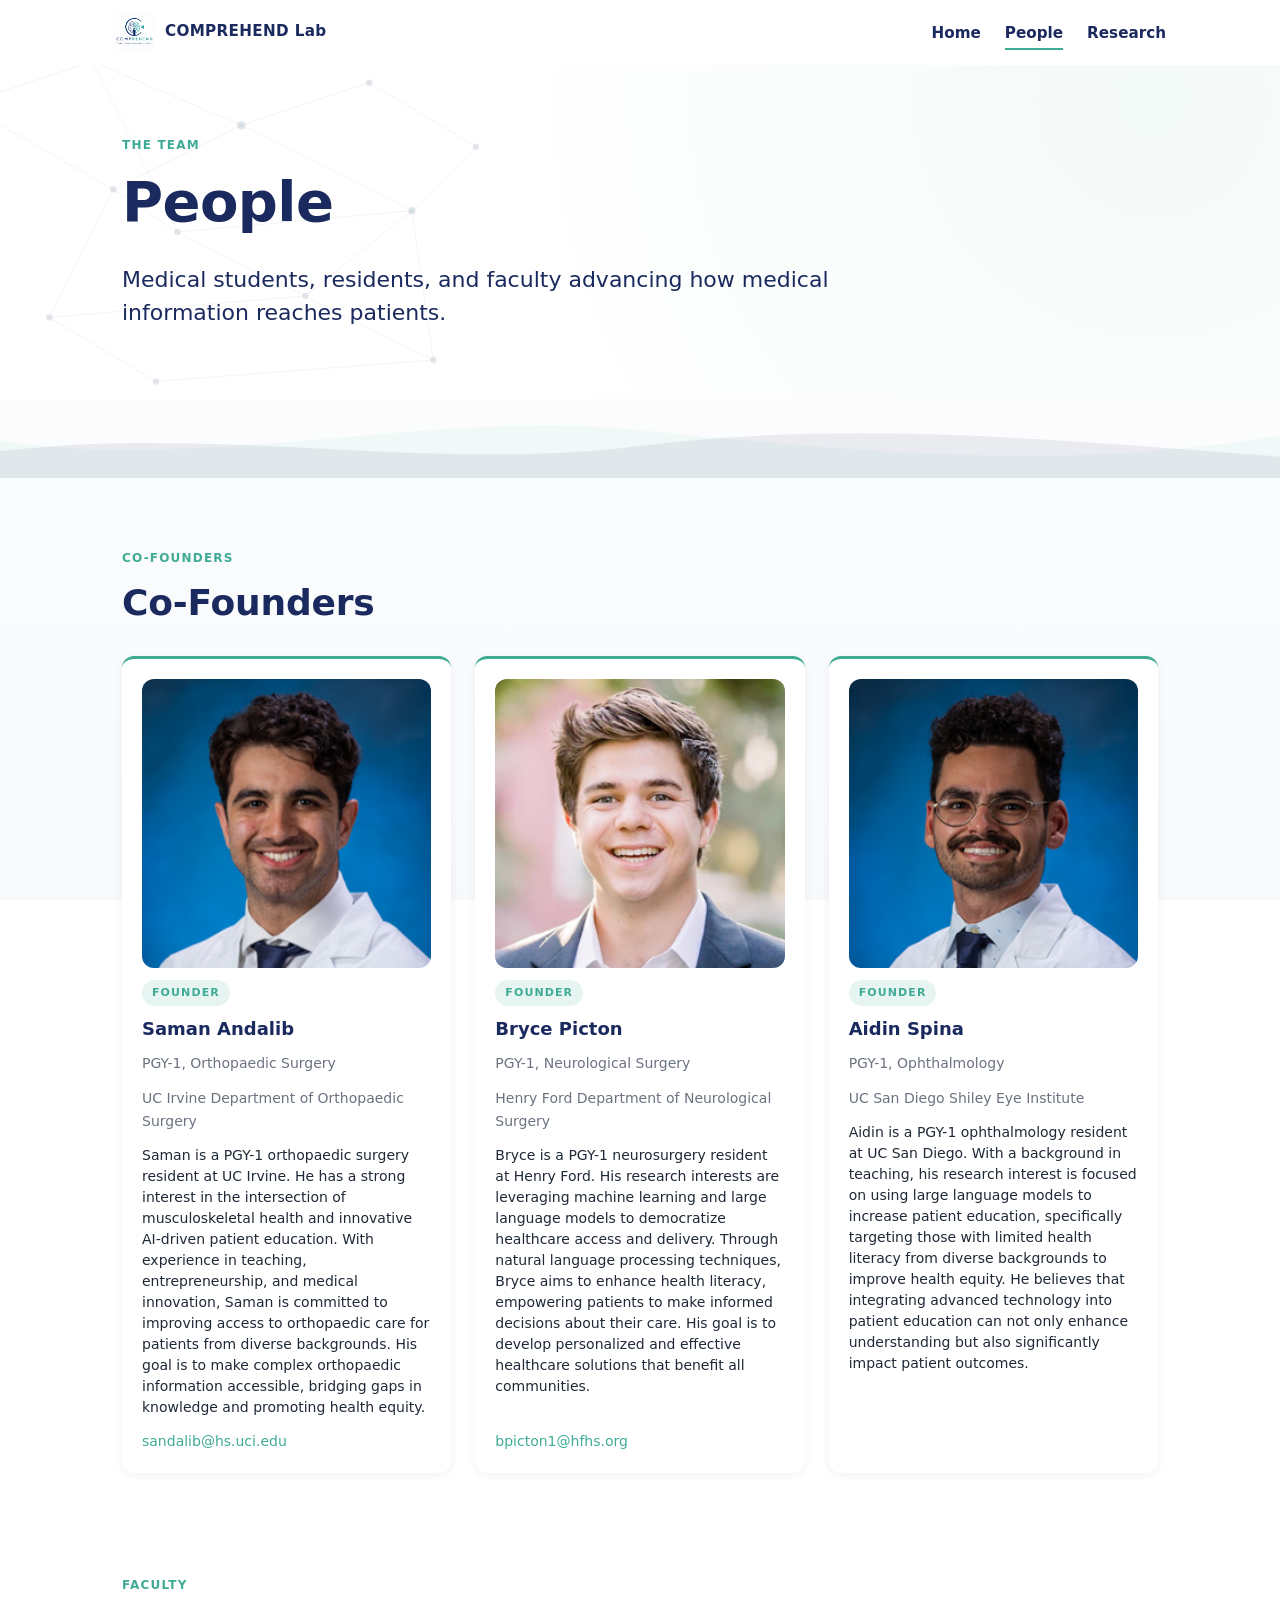
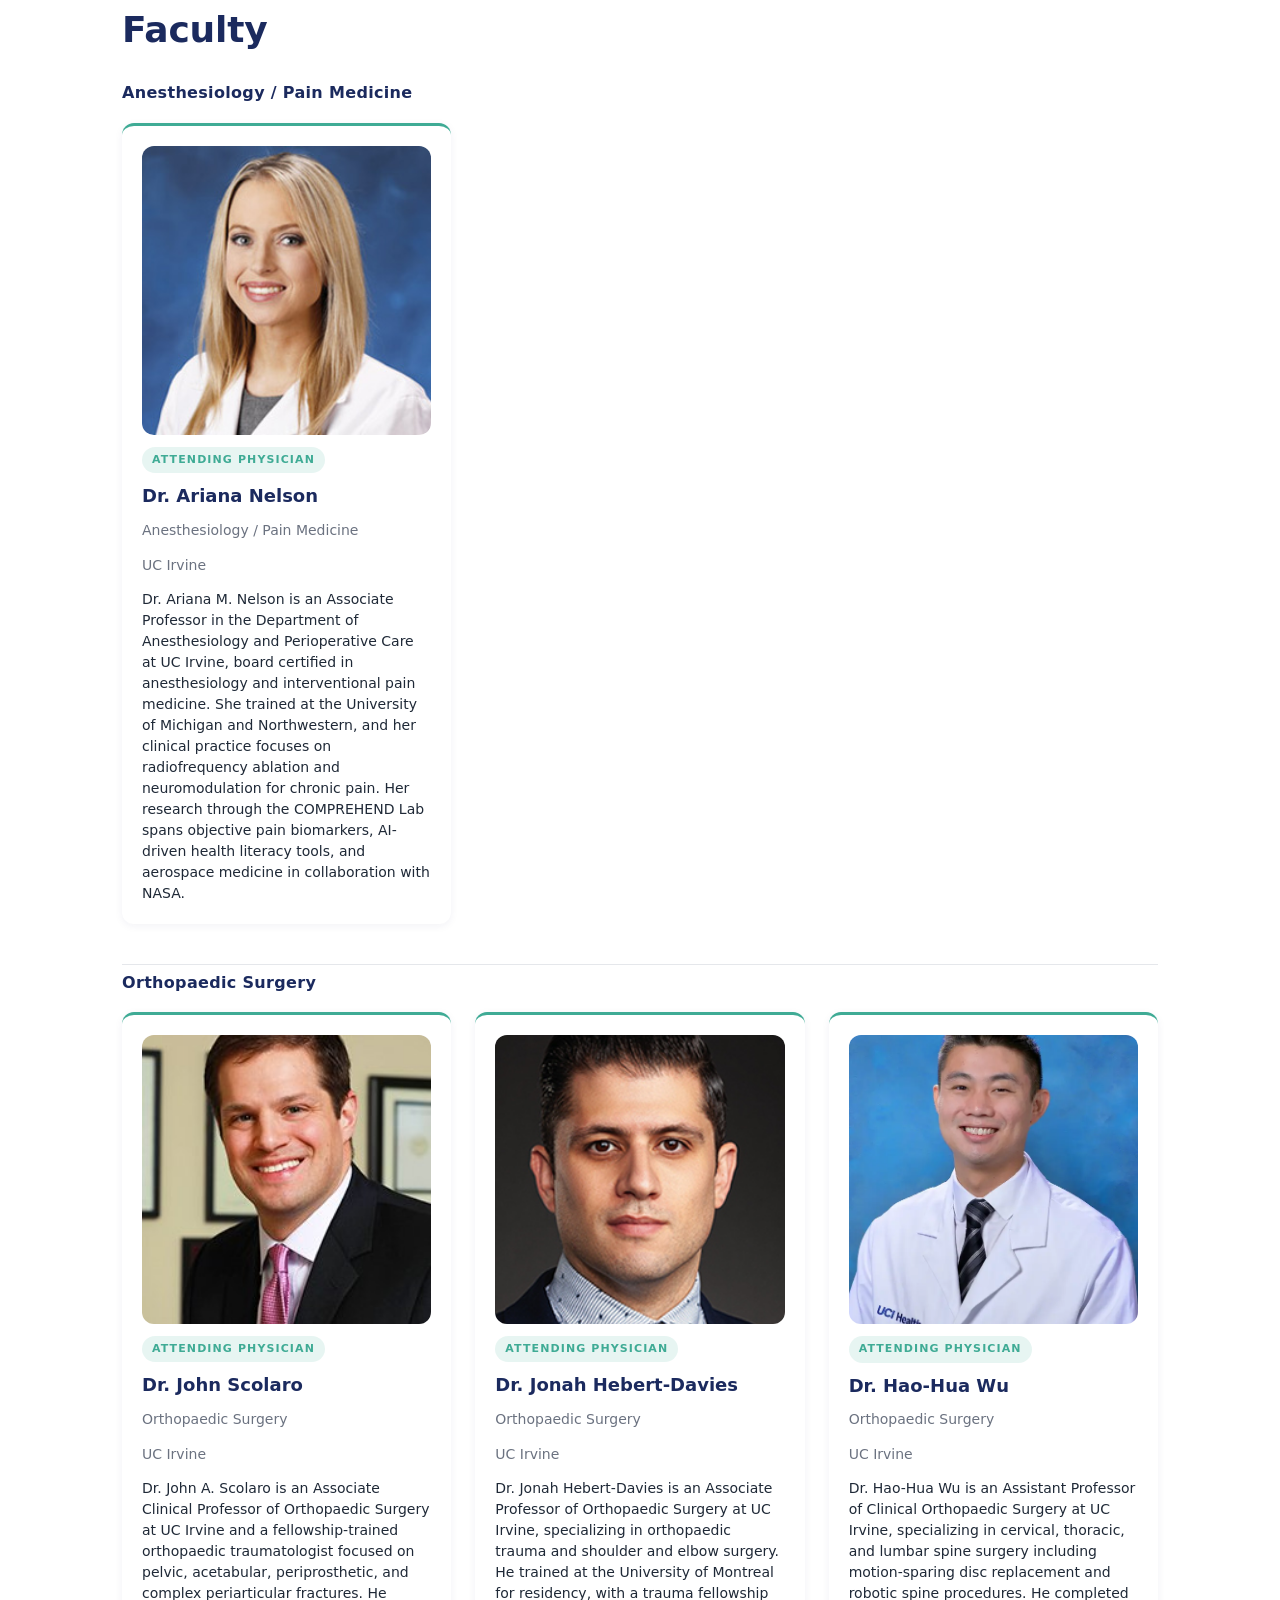
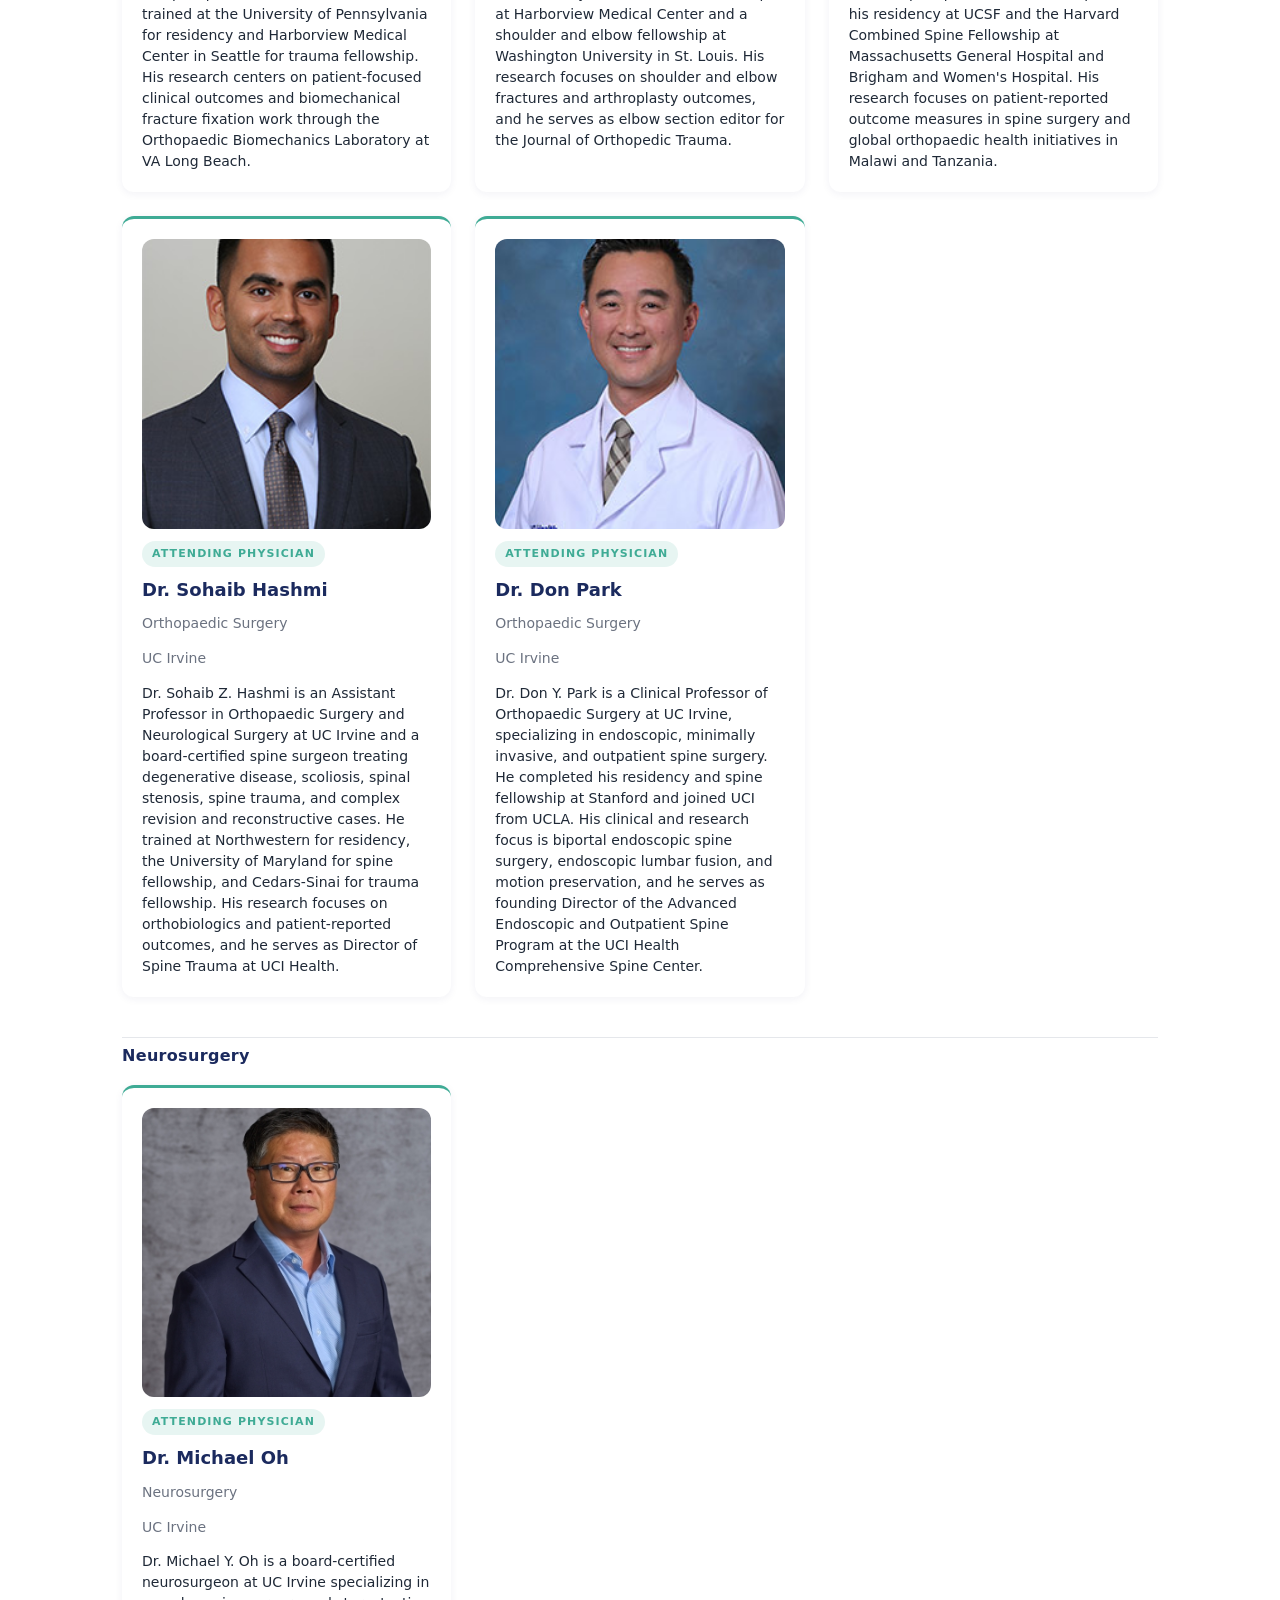
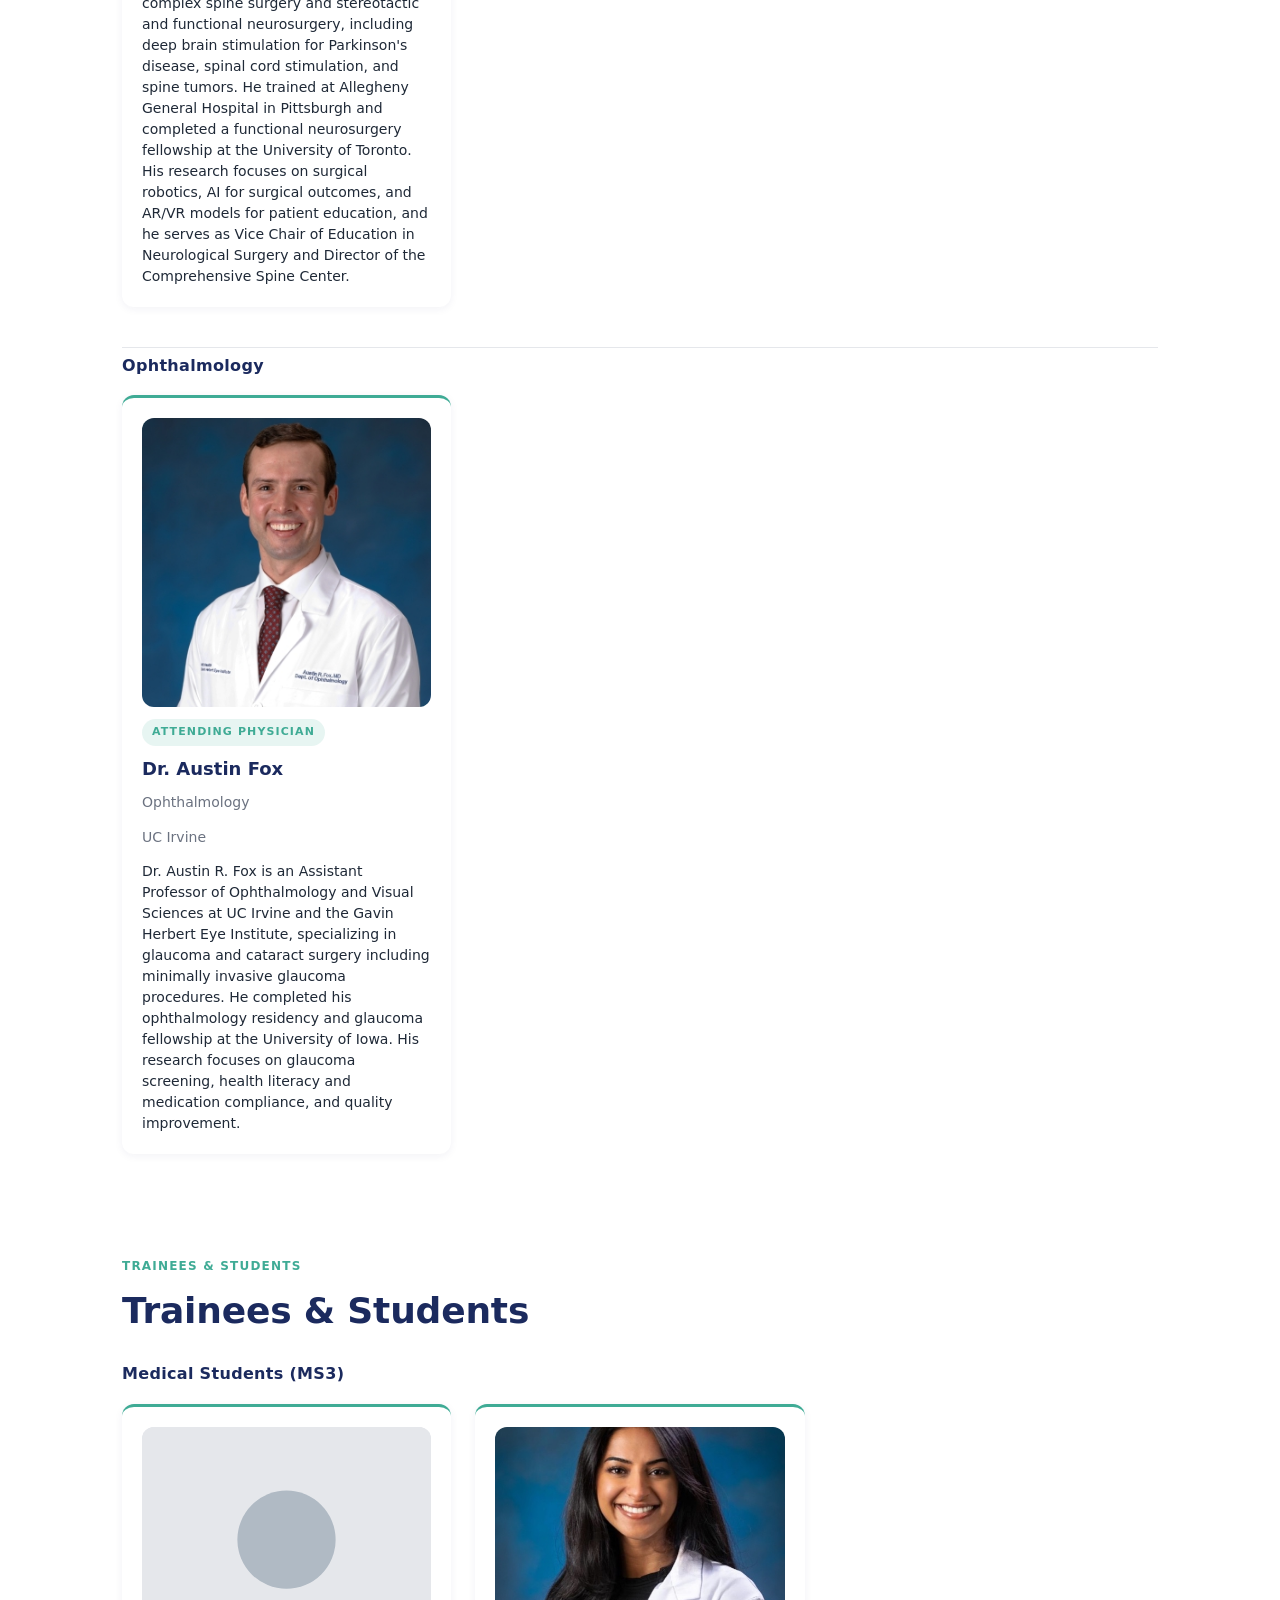
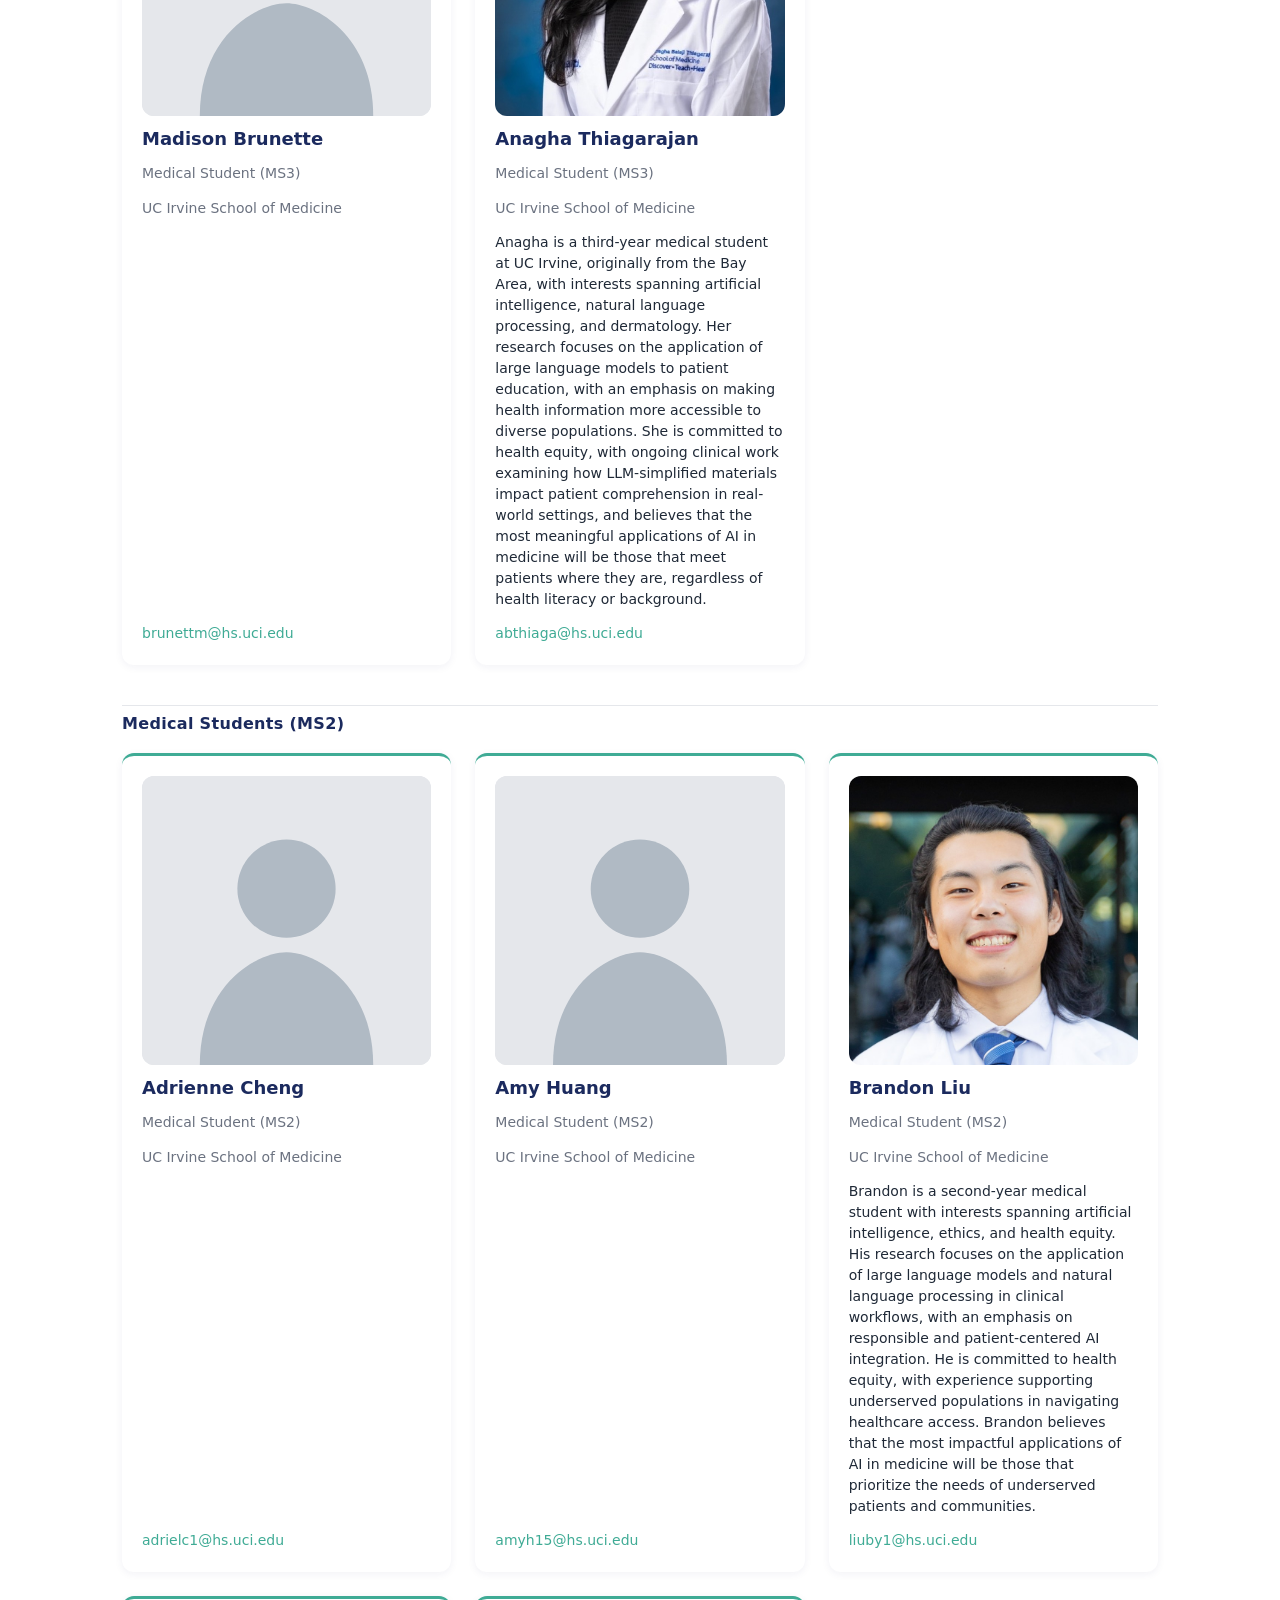
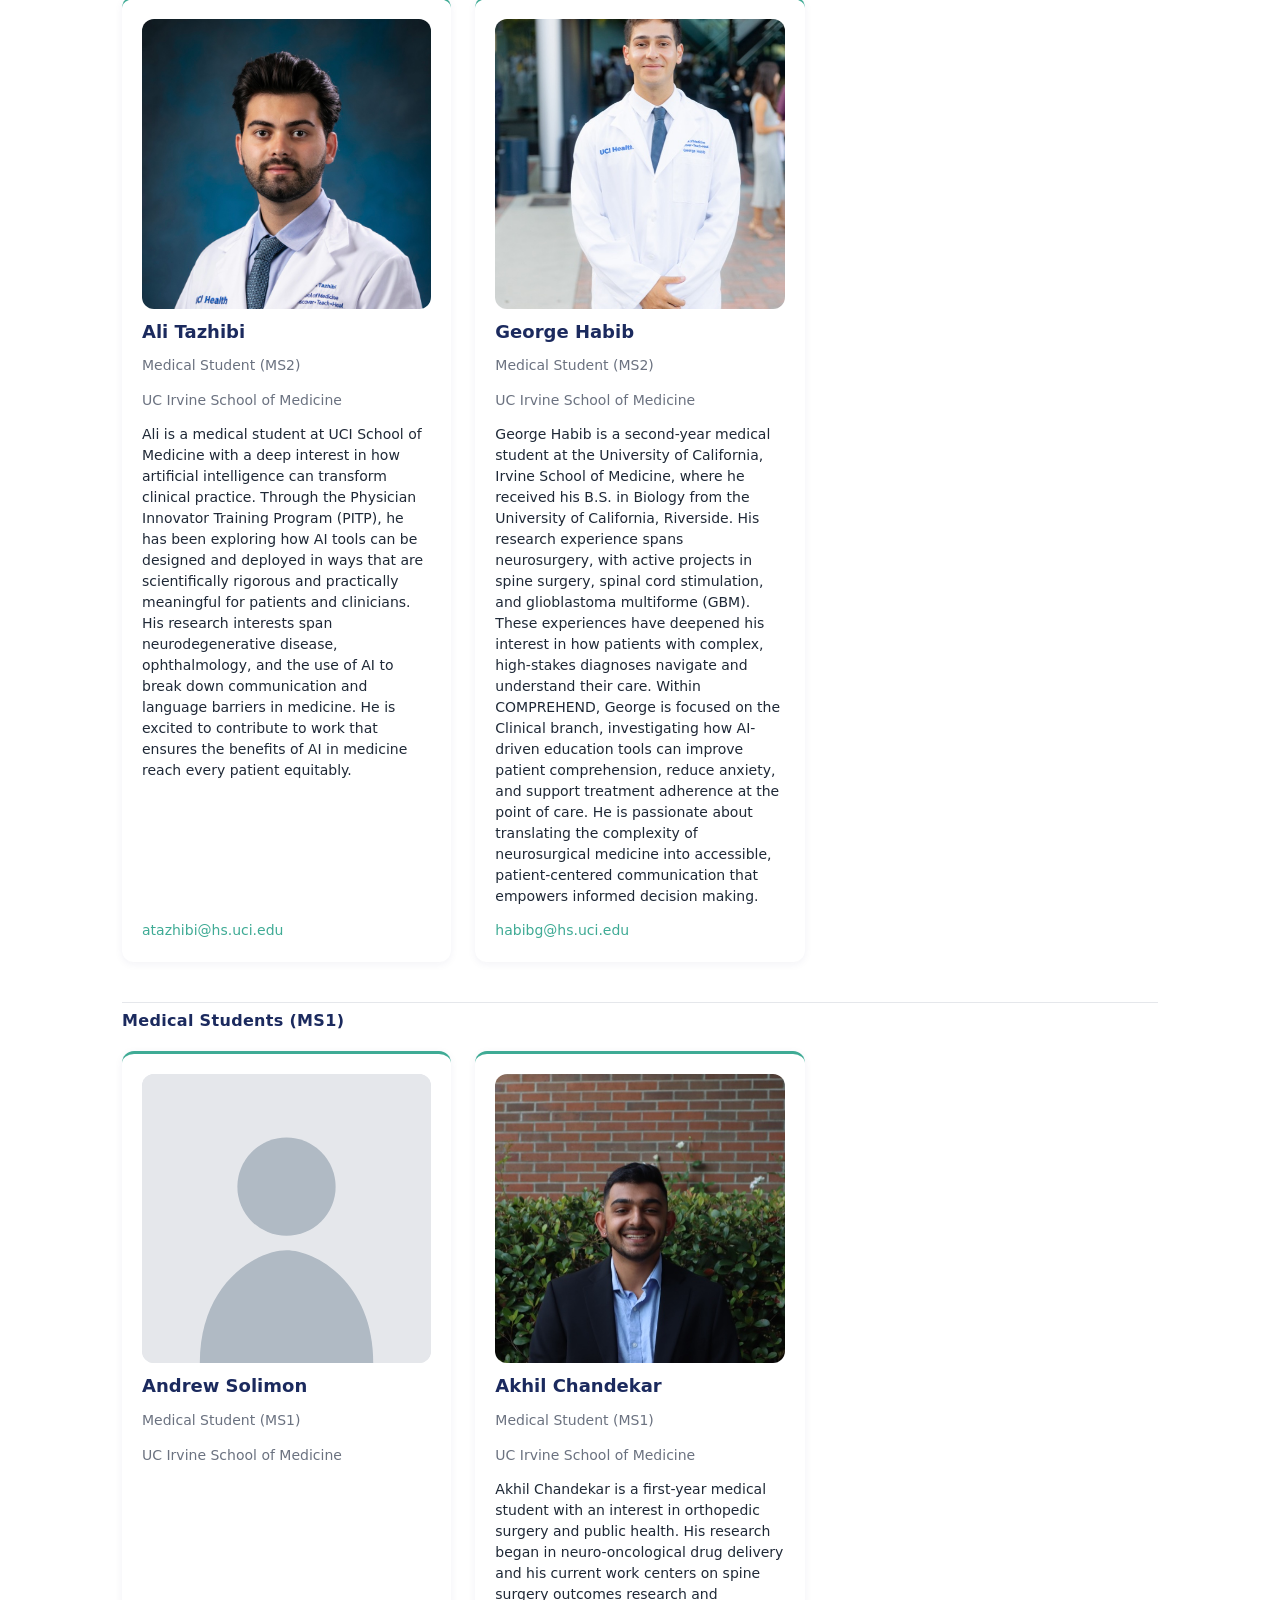
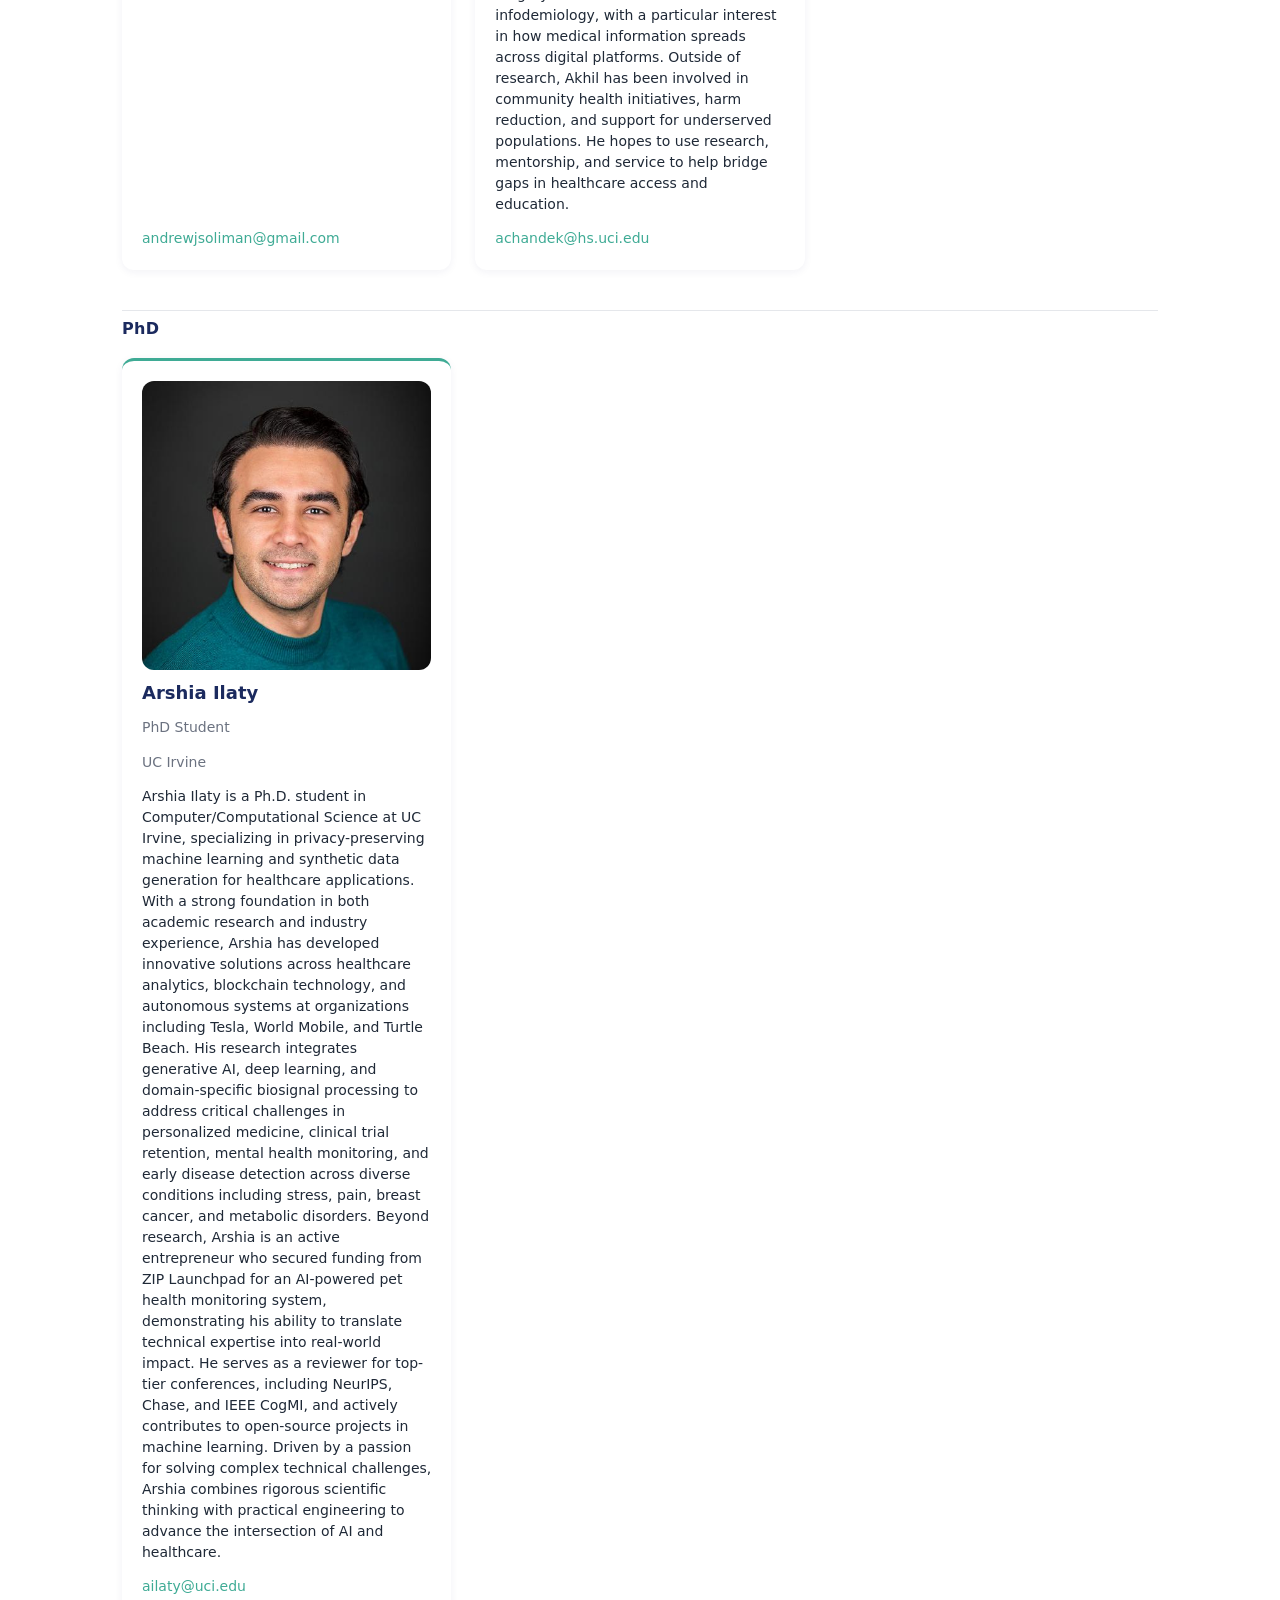
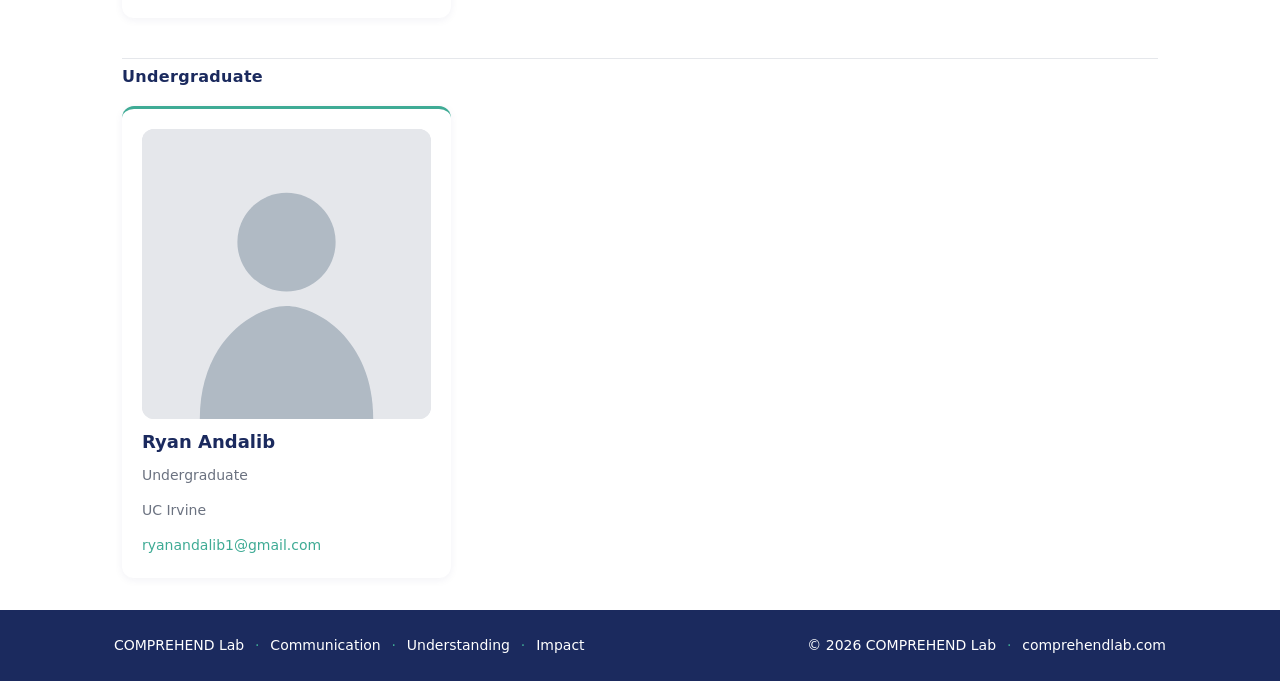
==== people.html @ 3a4b925a "Add bios and real headshots for Anagha and George Anagha Thiagarajan (MS3) and George Habib (MS2) no" ====
<!DOCTYPE html>
<html lang="en">
<head>
  <meta charset="UTF-8">
  <meta name="viewport" content="width=device-width, initial-scale=1">
  <title>People — COMPREHEND Lab</title>
  <meta name="description" content="The medical students, residents, and faculty advancing COMPREHEND Lab's work on patient-facing medical information.">
  <link rel="canonical" href="https://comprehendlab.com/people.html">
  <meta property="og:title" content="People — COMPREHEND Lab">
  <meta property="og:description" content="The medical students, residents, and faculty advancing how medical information reaches patients.">
  <meta property="og:image" content="https://comprehendlab.com/assets/banner.png">
  <meta property="og:url" content="https://comprehendlab.com/people.html">
  <meta property="og:type" content="website">
  <link rel="icon" type="image/png" href="assets/logo.png">
  <link rel="stylesheet" href="css/styles.css">
</head>
<body>
  <header class="site-nav" role="banner">
    <div class="nav-inner">
      <a class="brand-link" href="index.html" aria-label="COMPREHEND Lab home">
        <img src="assets/logo.png" alt="COMPREHEND Lab">
        <span class="brand-text">COMPREHEND Lab</span>
      </a>
      <button class="nav-toggle" type="button" aria-label="Open menu" aria-controls="primary-nav" aria-expanded="false">
        <svg width="24" height="24" viewBox="0 0 24 24" fill="none" aria-hidden="true">
          <path d="M4 7h16M4 12h16M4 17h16" stroke="currentColor" stroke-width="2" stroke-linecap="round"/>
        </svg>
      </button>
      <nav aria-label="Primary">
        <ul class="nav-links" id="primary-nav">
          <li><a href="index.html">Home</a></li>
          <li><a href="people.html" aria-current="page">People</a></li>
          <li><a href="research.html">Research</a></li>
        </ul>
      </nav>
    </div>
  </header>

  <main>
    <!-- ============================================================
         PAGE HEADER
         ============================================================ -->
    <section class="page-header" aria-labelledby="people-heading">
      <div class="container">
        <span class="eyebrow">The Team</span>
        <h1 id="people-heading">People</h1>
        <p class="lead">Medical students, residents, and faculty advancing how medical information reaches patients.</p>
      </div>
    </section>
    <div class="wave-divider" aria-hidden="true"></div>

    <!-- ============================================================
         CO-FOUNDERS
         ============================================================ -->
    <section class="people-group" aria-labelledby="cofounders-heading">
      <div class="container">
        <div class="group-head">
          <span class="eyebrow">Co-Founders</span>
          <h2 id="cofounders-heading">Co-Founders</h2>
        </div>
        <div class="people-grid">

          <article class="person">
            <img class="headshot" src="assets/people/saman-andalib.jpg" alt="Headshot of Saman Andalib">
            <span class="pill">Founder</span>
            <h3>Saman Andalib</h3>
            <p class="role">PGY-1, Orthopaedic Surgery</p>
            <p class="affiliation">UC Irvine Department of Orthopaedic Surgery</p>
            <p class="bio">Saman is a PGY-1 orthopaedic surgery resident at UC Irvine. He has a strong interest in the intersection of musculoskeletal health and innovative AI-driven patient education. With experience in teaching, entrepreneurship, and medical innovation, Saman is committed to improving access to orthopaedic care for patients from diverse backgrounds. His goal is to make complex orthopaedic information accessible, bridging gaps in knowledge and promoting health equity.</p>
            <a class="email" href="mailto:sandalib@hs.uci.edu">sandalib@hs.uci.edu</a>
          </article>

          <article class="person">
            <img class="headshot" src="assets/people/bryce-picton.jpg" alt="Headshot of Bryce Picton">
            <span class="pill">Founder</span>
            <h3>Bryce Picton</h3>
            <p class="role">PGY-1, Neurological Surgery</p>
            <p class="affiliation">Henry Ford Department of Neurological Surgery</p>
            <p class="bio">Bryce is a PGY-1 neurosurgery resident at Henry Ford. His research interests are leveraging machine learning and large language models to democratize healthcare access and delivery. Through natural language processing techniques, Bryce aims to enhance health literacy, empowering patients to make informed decisions about their care. His goal is to develop personalized and effective healthcare solutions that benefit all communities.</p>
            <a class="email" href="mailto:bpicton1@hfhs.org">bpicton1@hfhs.org</a>
          </article>

          <article class="person">
            <img class="headshot" src="assets/people/aidin-spina.jpg" alt="Headshot of Aidin Spina">
            <span class="pill">Founder</span>
            <h3>Aidin Spina</h3>
            <p class="role">PGY-1, Ophthalmology</p>
            <p class="affiliation">UC San Diego Shiley Eye Institute</p>
            <p class="bio">Aidin is a PGY-1 ophthalmology resident at UC San Diego. With a background in teaching, his research interest is focused on using large language models to increase patient education, specifically targeting those with limited health literacy from diverse backgrounds to improve health equity. He believes that integrating advanced technology into patient education can not only enhance understanding but also significantly impact patient outcomes.</p>
          </article>

        </div>
      </div>
    </section>

    <!-- ============================================================
         FACULTY — grouped by specialty
         ============================================================ -->
    <section class="people-group" aria-labelledby="faculty-heading">
      <div class="container">
        <div class="group-head">
          <span class="eyebrow">Faculty</span>
          <h2 id="faculty-heading">Faculty</h2>
        </div>

        <h3 class="subgroup-head">Anesthesiology / Pain Medicine</h3>
        <div class="people-grid">
          <article class="person">
            <img class="headshot" src="assets/people/ariana-nelson.jpg" alt="Headshot of Dr. Ariana Nelson">
            <span class="pill">Attending Physician</span>
            <h3>Dr. Ariana Nelson</h3>
            <p class="role">Anesthesiology / Pain Medicine</p>
            <p class="affiliation">UC Irvine</p>
            <p class="bio">Dr. Ariana M. Nelson is an Associate Professor in the Department of Anesthesiology and Perioperative Care at UC Irvine, board certified in anesthesiology and interventional pain medicine. She trained at the University of Michigan and Northwestern, and her clinical practice focuses on radiofrequency ablation and neuromodulation for chronic pain. Her research through the COMPREHEND Lab spans objective pain biomarkers, AI-driven health literacy tools, and aerospace medicine in collaboration with NASA.</p>
          </article>
        </div>

        <h3 class="subgroup-head">Orthopaedic Surgery</h3>
        <div class="people-grid">
          <article class="person">
            <img class="headshot" src="assets/people/john-scolaro.jpg" alt="Headshot of Dr. John Scolaro">
            <span class="pill">Attending Physician</span>
            <h3>Dr. John Scolaro</h3>
            <p class="role">Orthopaedic Surgery</p>
            <p class="affiliation">UC Irvine</p>
            <p class="bio">Dr. John A. Scolaro is an Associate Clinical Professor of Orthopaedic Surgery at UC Irvine and a fellowship-trained orthopaedic traumatologist focused on pelvic, acetabular, periprosthetic, and complex periarticular fractures. He trained at the University of Pennsylvania for residency and Harborview Medical Center in Seattle for trauma fellowship. His research centers on patient-focused clinical outcomes and biomechanical fracture fixation work through the Orthopaedic Biomechanics Laboratory at VA Long Beach.</p>
          </article>
          <article class="person">
            <img class="headshot" src="assets/people/jonah-hebert-davies.jpg" alt="Headshot of Dr. Jonah Hebert-Davies">
            <span class="pill">Attending Physician</span>
            <h3>Dr. Jonah Hebert-Davies</h3>
            <p class="role">Orthopaedic Surgery</p>
            <p class="affiliation">UC Irvine</p>
            <p class="bio">Dr. Jonah Hebert-Davies is an Associate Professor of Orthopaedic Surgery at UC Irvine, specializing in orthopaedic trauma and shoulder and elbow surgery. He trained at the University of Montreal for residency, with a trauma fellowship at Harborview Medical Center and a shoulder and elbow fellowship at Washington University in St. Louis. His research focuses on shoulder and elbow fractures and arthroplasty outcomes, and he serves as elbow section editor for the Journal of Orthopedic Trauma.</p>
          </article>
          <article class="person">
            <img class="headshot" src="assets/people/hao-hua-wu.webp" alt="Headshot of Dr. Hao-Hua Wu">
            <span class="pill">Attending Physician</span>
            <h3>Dr. Hao-Hua Wu</h3>
            <p class="role">Orthopaedic Surgery</p>
            <p class="affiliation">UC Irvine</p>
            <p class="bio">Dr. Hao-Hua Wu is an Assistant Professor of Clinical Orthopaedic Surgery at UC Irvine, specializing in cervical, thoracic, and lumbar spine surgery including motion-sparing disc replacement and robotic spine procedures. He completed his residency at UCSF and the Harvard Combined Spine Fellowship at Massachusetts General Hospital and Brigham and Women's Hospital. His research focuses on patient-reported outcome measures in spine surgery and global orthopaedic health initiatives in Malawi and Tanzania.</p>
          </article>
          <article class="person">
            <img class="headshot" src="assets/people/sohaib-hashmi.jpg" alt="Headshot of Dr. Sohaib Hashmi">
            <span class="pill">Attending Physician</span>
            <h3>Dr. Sohaib Hashmi</h3>
            <p class="role">Orthopaedic Surgery</p>
            <p class="affiliation">UC Irvine</p>
            <p class="bio">Dr. Sohaib Z. Hashmi is an Assistant Professor in Orthopaedic Surgery and Neurological Surgery at UC Irvine and a board-certified spine surgeon treating degenerative disease, scoliosis, spinal stenosis, spine trauma, and complex revision and reconstructive cases. He trained at Northwestern for residency, the University of Maryland for spine fellowship, and Cedars-Sinai for trauma fellowship. His research focuses on orthobiologics and patient-reported outcomes, and he serves as Director of Spine Trauma at UCI Health.</p>
          </article>
          <article class="person">
            <img class="headshot" src="assets/people/don-park.jpg" alt="Headshot of Dr. Don Park">
            <span class="pill">Attending Physician</span>
            <h3>Dr. Don Park</h3>
            <p class="role">Orthopaedic Surgery</p>
            <p class="affiliation">UC Irvine</p>
            <p class="bio">Dr. Don Y. Park is a Clinical Professor of Orthopaedic Surgery at UC Irvine, specializing in endoscopic, minimally invasive, and outpatient spine surgery. He completed his residency and spine fellowship at Stanford and joined UCI from UCLA. His clinical and research focus is biportal endoscopic spine surgery, endoscopic lumbar fusion, and motion preservation, and he serves as founding Director of the Advanced Endoscopic and Outpatient Spine Program at the UCI Health Comprehensive Spine Center.</p>
          </article>
        </div>

        <h3 class="subgroup-head">Neurosurgery</h3>
        <div class="people-grid">
          <article class="person">
            <img class="headshot" src="assets/people/michael-oh.jpg" alt="Headshot of Dr. Michael Oh">
            <span class="pill">Attending Physician</span>
            <h3>Dr. Michael Oh</h3>
            <p class="role">Neurosurgery</p>
            <p class="affiliation">UC Irvine</p>
            <p class="bio">Dr. Michael Y. Oh is a board-certified neurosurgeon at UC Irvine specializing in complex spine surgery and stereotactic and functional neurosurgery, including deep brain stimulation for Parkinson's disease, spinal cord stimulation, and spine tumors. He trained at Allegheny General Hospital in Pittsburgh and completed a functional neurosurgery fellowship at the University of Toronto. His research focuses on surgical robotics, AI for surgical outcomes, and AR/VR models for patient education, and he serves as Vice Chair of Education in Neurological Surgery and Director of the Comprehensive Spine Center.</p>
          </article>
        </div>

        <h3 class="subgroup-head">Ophthalmology</h3>
        <div class="people-grid">
          <article class="person">
            <img class="headshot" src="assets/people/austin-fox.jpg" alt="Headshot of Dr. Austin Fox">
            <span class="pill">Attending Physician</span>
            <h3>Dr. Austin Fox</h3>
            <p class="role">Ophthalmology</p>
            <p class="affiliation">UC Irvine</p>
            <p class="bio">Dr. Austin R. Fox is an Assistant Professor of Ophthalmology and Visual Sciences at UC Irvine and the Gavin Herbert Eye Institute, specializing in glaucoma and cataract surgery including minimally invasive glaucoma procedures. He completed his ophthalmology residency and glaucoma fellowship at the University of Iowa. His research focuses on glaucoma screening, health literacy and medication compliance, and quality improvement.</p>
          </article>
        </div>
      </div>
    </section>

    <!-- ============================================================
         TRAINEES & STUDENTS
         ============================================================ -->
    <section class="people-group" aria-labelledby="trainees-heading">
      <div class="container">
        <div class="group-head">
          <span class="eyebrow">Trainees &amp; Students</span>
          <h2 id="trainees-heading">Trainees &amp; Students</h2>
        </div>

        <h3 class="subgroup-head">Medical Students (MS3)</h3>
        <div class="people-grid">
          <article class="person">
            <img class="headshot" src="assets/silhouette.svg" alt="Headshot of Madison Brunette">
            <h3>Madison Brunette</h3>
            <p class="role">Medical Student (MS3)</p>
            <p class="affiliation">UC Irvine School of Medicine</p>
            <a class="email" href="mailto:brunettm@hs.uci.edu">brunettm@hs.uci.edu</a>
          </article>
          <article class="person">
            <img class="headshot" src="assets/people/anagha-thiagarajan.jpg" alt="Headshot of Anagha Thiagarajan">
            <h3>Anagha Thiagarajan</h3>
            <p class="role">Medical Student (MS3)</p>
            <p class="affiliation">UC Irvine School of Medicine</p>
            <p class="bio">Anagha is a third-year medical student at UC Irvine, originally from the Bay Area, with interests spanning artificial intelligence, natural language processing, and dermatology. Her research focuses on the application of large language models to patient education, with an emphasis on making health information more accessible to diverse populations. She is committed to health equity, with ongoing clinical work examining how LLM-simplified materials impact patient comprehension in real-world settings, and believes that the most meaningful applications of AI in medicine will be those that meet patients where they are, regardless of health literacy or background.</p>
            <a class="email" href="mailto:abthiaga@hs.uci.edu">abthiaga@hs.uci.edu</a>
          </article>
        </div>

        <h3 class="subgroup-head">Medical Students (MS2)</h3>
        <div class="people-grid">
          <article class="person">
            <img class="headshot" src="assets/silhouette.svg" alt="Headshot of Adrienne Cheng">
            <h3>Adrienne Cheng</h3>
            <p class="role">Medical Student (MS2)</p>
            <p class="affiliation">UC Irvine School of Medicine</p>
            <a class="email" href="mailto:adrielc1@hs.uci.edu">adrielc1@hs.uci.edu</a>
          </article>
          <article class="person">
            <img class="headshot" src="assets/silhouette.svg" alt="Headshot of Amy Huang">
            <h3>Amy Huang</h3>
            <p class="role">Medical Student (MS2)</p>
            <p class="affiliation">UC Irvine School of Medicine</p>
            <a class="email" href="mailto:amyh15@hs.uci.edu">amyh15@hs.uci.edu</a>
          </article>
          <article class="person">
            <img class="headshot" src="assets/people/brandon-liu.jpg" alt="Headshot of Brandon Liu">
            <h3>Brandon Liu</h3>
            <p class="role">Medical Student (MS2)</p>
            <p class="affiliation">UC Irvine School of Medicine</p>
            <p class="bio">Brandon is a second-year medical student with interests spanning artificial intelligence, ethics, and health equity. His research focuses on the application of large language models and natural language processing in clinical workflows, with an emphasis on responsible and patient-centered AI integration. He is committed to health equity, with experience supporting underserved populations in navigating healthcare access. Brandon believes that the most impactful applications of AI in medicine will be those that prioritize the needs of underserved patients and communities.</p>
            <a class="email" href="mailto:liuby1@hs.uci.edu">liuby1@hs.uci.edu</a>
          </article>
          <article class="person">
            <img class="headshot" src="assets/people/ali-tazhibi.jpg" alt="Headshot of Ali Tazhibi">
            <h3>Ali Tazhibi</h3>
            <p class="role">Medical Student (MS2)</p>
            <p class="affiliation">UC Irvine School of Medicine</p>
            <p class="bio">Ali is a medical student at UCI School of Medicine with a deep interest in how artificial intelligence can transform clinical practice. Through the Physician Innovator Training Program (PITP), he has been exploring how AI tools can be designed and deployed in ways that are scientifically rigorous and practically meaningful for patients and clinicians. His research interests span neurodegenerative disease, ophthalmology, and the use of AI to break down communication and language barriers in medicine. He is excited to contribute to work that ensures the benefits of AI in medicine reach every patient equitably.</p>
            <a class="email" href="mailto:atazhibi@hs.uci.edu">atazhibi@hs.uci.edu</a>
          </article>
          <article class="person">
            <img class="headshot" src="assets/people/george-habib.jpg" alt="Headshot of George Habib">
            <h3>George Habib</h3>
            <p class="role">Medical Student (MS2)</p>
            <p class="affiliation">UC Irvine School of Medicine</p>
            <p class="bio">George Habib is a second-year medical student at the University of California, Irvine School of Medicine, where he received his B.S. in Biology from the University of California, Riverside. His research experience spans neurosurgery, with active projects in spine surgery, spinal cord stimulation, and glioblastoma multiforme (GBM). These experiences have deepened his interest in how patients with complex, high-stakes diagnoses navigate and understand their care. Within COMPREHEND, George is focused on the Clinical branch, investigating how AI-driven education tools can improve patient comprehension, reduce anxiety, and support treatment adherence at the point of care. He is passionate about translating the complexity of neurosurgical medicine into accessible, patient-centered communication that empowers informed decision making.</p>
            <a class="email" href="mailto:habibg@hs.uci.edu">habibg@hs.uci.edu</a>
          </article>
        </div>

        <h3 class="subgroup-head">Medical Students (MS1)</h3>
        <div class="people-grid">
          <article class="person">
            <img class="headshot" src="assets/silhouette.svg" alt="Headshot of Andrew Solimon">
            <h3>Andrew Solimon</h3>
            <p class="role">Medical Student (MS1)</p>
            <p class="affiliation">UC Irvine School of Medicine</p>
            <a class="email" href="mailto:andrewjsoliman@gmail.com">andrewjsoliman@gmail.com</a>
          </article>
          <article class="person">
            <img class="headshot" src="assets/people/akhil-chandekar.jpg" alt="Headshot of Akhil Chandekar">
            <h3>Akhil Chandekar</h3>
            <p class="role">Medical Student (MS1)</p>
            <p class="affiliation">UC Irvine School of Medicine</p>
            <p class="bio">Akhil Chandekar is a first-year medical student with an interest in orthopedic surgery and public health. His research began in neuro-oncological drug delivery and his current work centers on spine surgery outcomes research and infodemiology, with a particular interest in how medical information spreads across digital platforms. Outside of research, Akhil has been involved in community health initiatives, harm reduction, and support for underserved populations. He hopes to use research, mentorship, and service to help bridge gaps in healthcare access and education.</p>
            <a class="email" href="mailto:achandek@hs.uci.edu">achandek@hs.uci.edu</a>
          </article>
        </div>

        <h3 class="subgroup-head">PhD</h3>
        <div class="people-grid">
          <article class="person">
            <img class="headshot" src="assets/people/arshia-ilaty.jpg" alt="Headshot of Arshia Ilaty">
            <h3>Arshia Ilaty</h3>
            <p class="role">PhD Student</p>
            <p class="affiliation">UC Irvine</p>
            <p class="bio">Arshia Ilaty is a Ph.D. student in Computer/Computational Science at UC Irvine, specializing in privacy-preserving machine learning and synthetic data generation for healthcare applications. With a strong foundation in both academic research and industry experience, Arshia has developed innovative solutions across healthcare analytics, blockchain technology, and autonomous systems at organizations including Tesla, World Mobile, and Turtle Beach. His research integrates generative AI, deep learning, and domain-specific biosignal processing to address critical challenges in personalized medicine, clinical trial retention, mental health monitoring, and early disease detection across diverse conditions including stress, pain, breast cancer, and metabolic disorders. Beyond research, Arshia is an active entrepreneur who secured funding from ZIP Launchpad for an AI-powered pet health monitoring system, demonstrating his ability to translate technical expertise into real-world impact. He serves as a reviewer for top-tier conferences, including NeurIPS, Chase, and IEEE CogMI, and actively contributes to open-source projects in machine learning. Driven by a passion for solving complex technical challenges, Arshia combines rigorous scientific thinking with practical engineering to advance the intersection of AI and healthcare.</p>
            <a class="email" href="mailto:ailaty@uci.edu">ailaty@uci.edu</a>
          </article>
        </div>

        <h3 class="subgroup-head">Undergraduate</h3>
        <div class="people-grid">
          <article class="person">
            <img class="headshot" src="assets/silhouette.svg" alt="Headshot of Ryan Andalib">
            <h3>Ryan Andalib</h3>
            <p class="role">Undergraduate</p>
            <p class="affiliation">UC Irvine</p>
            <a class="email" href="mailto:ryanandalib1@gmail.com">ryanandalib1@gmail.com</a>
          </article>
        </div>

      </div>
    </section>
  </main>

  <footer class="site-footer">
    <div class="footer-inner">
      <div>COMPREHEND Lab <span class="dot">·</span> Communication <span class="dot">·</span> Understanding <span class="dot">·</span> Impact</div>
      <div>&copy; 2026 COMPREHEND Lab <span class="dot">·</span> <a href="https://comprehendlab.com">comprehendlab.com</a></div>
    </div>
  </footer>

  <script src="js/main.js"></script>
</body>
</html>
---- css/styles.css ----
/* ============================================================
   COMPREHEND Lab — Shared Stylesheet
   Brand-aligned. No frameworks, no build step.
   ============================================================ */

:root {
  --navy: #1B2A5E;
  --teal: #3FAB95;
  --ink: #1F2937;
  --paper: #FFFFFF;
  --mist: #E5E7EB;
  --steel: #D9DEE5;
  --smoke: #78909C;
  --gray: #6B7280;

  --shadow-card: 0 2px 8px rgba(27, 42, 94, 0.06);
  --shadow-card-hover: 0 8px 24px rgba(27, 42, 94, 0.12);
  --shadow-nav: 0 2px 12px rgba(27, 42, 94, 0.08);

  --radius-card: 12px;
  --radius-btn: 6px;

  --content-max: 1100px;
}

/* ---------- Reset / base ---------- */
*, *::before, *::after { box-sizing: border-box; }
html { scroll-behavior: smooth; }
body {
  margin: 0;
  font-family: system-ui, -apple-system, "Segoe UI", Roboto, sans-serif;
  font-size: 1rem;
  line-height: 1.65;
  color: var(--ink);
  background: linear-gradient(180deg, #FFFFFF 0%, #F7F9FB 100%);
  background-attachment: fixed;
  -webkit-font-smoothing: antialiased;
}
@media (min-width: 1024px) {
  body { font-size: 1.0625rem; }
}

img { max-width: 100%; height: auto; display: block; }
a { color: var(--teal); text-decoration: none; }
a:hover { text-decoration: underline; }

:focus-visible {
  outline: 2px solid var(--teal);
  outline-offset: 2px;
  border-radius: 2px;
}

@media (prefers-reduced-motion: reduce) {
  *, *::before, *::after {
    animation-duration: 0.001ms !important;
    transition-duration: 0.001ms !important;
  }
  html { scroll-behavior: auto; }
}

/* ---------- Layout helpers ---------- */
.container {
  max-width: var(--content-max);
  margin: 0 auto;
  padding: 0 1.5rem;
}
@media (min-width: 1024px) { .container { padding: 0 2rem; } }

main { display: block; }
section { padding: 5rem 0; position: relative; }
@media (min-width: 1024px) { section { padding: 7rem 0; } }

/* ---------- Typography ---------- */
h1, h2, h3, h4 { color: var(--navy); margin: 0 0 0.5em; line-height: 1.2; }
h1 { font-size: clamp(2rem, 5vw, 3.5rem); font-weight: 700; letter-spacing: -0.01em; }
h2 { font-size: clamp(1.5rem, 3vw, 2.25rem); font-weight: 700; letter-spacing: -0.005em; }
h3 { font-size: 1.25rem; font-weight: 700; }
p { margin: 0 0 1em; }

.eyebrow {
  display: inline-block;
  font-size: 0.75rem;
  font-weight: 700;
  letter-spacing: 0.1em;
  text-transform: uppercase;
  color: var(--teal);
  margin: 0 0 0.75rem;
}

.lead {
  font-size: clamp(1.125rem, 2vw, 1.375rem);
  color: var(--navy);
  font-weight: 500;
  line-height: 1.5;
}

.caption { font-size: 0.875rem; color: var(--gray); }

/* ---------- Navigation ---------- */
.site-nav {
  position: sticky;
  top: 0;
  z-index: 50;
  background: var(--paper);
  border-bottom: 1px solid transparent;
  transition: box-shadow 200ms ease, border-color 200ms ease;
}
.site-nav.is-scrolled {
  box-shadow: var(--shadow-nav);
  border-bottom-color: var(--mist);
}
.nav-inner {
  display: flex;
  align-items: center;
  justify-content: space-between;
  padding: 0.75rem 1.5rem;
  max-width: var(--content-max);
  margin: 0 auto;
  gap: 1rem;
}
.brand-link {
  display: flex;
  align-items: center;
  gap: 0.625rem;
  color: var(--navy);
  font-weight: 700;
  letter-spacing: 0.02em;
}
.brand-link:hover { text-decoration: none; }
.brand-link img { height: 32px; width: auto; }
@media (min-width: 768px) { .brand-link img { height: 40px; } }
.brand-text { font-size: 0.95rem; }

.nav-toggle {
  appearance: none;
  background: transparent;
  border: 0;
  padding: 0.5rem;
  cursor: pointer;
  color: var(--navy);
  display: inline-flex;
  align-items: center;
  justify-content: center;
}
.nav-toggle svg { display: block; }
@media (min-width: 768px) { .nav-toggle { display: none; } }

.nav-links {
  list-style: none;
  margin: 0;
  padding: 0;
  display: none;
  gap: 1.5rem;
}
.nav-links.is-open {
  display: flex;
  flex-direction: column;
  position: absolute;
  left: 0;
  right: 0;
  top: 100%;
  background: var(--paper);
  padding: 1rem 1.5rem 1.25rem;
  border-bottom: 1px solid var(--mist);
  box-shadow: var(--shadow-nav);
  gap: 0.75rem;
}
@media (min-width: 768px) {
  .nav-links {
    display: flex !important;
    flex-direction: row;
    position: static;
    background: transparent;
    padding: 0;
    box-shadow: none;
    border: 0;
  }
}
.nav-links a {
  color: var(--navy);
  font-weight: 600;
  font-size: 0.95rem;
  padding: 0.4rem 0;
  border-bottom: 2px solid transparent;
}
.nav-links a:hover { color: var(--teal); text-decoration: none; }
.nav-links a[aria-current="page"] {
  color: var(--navy);
  border-bottom-color: var(--teal);
}

/* ---------- Hero ---------- */
.hero {
  position: relative;
  padding: 0 0 4rem;
  background: radial-gradient(circle at 20% 0%, rgba(63, 171, 149, 0.06), transparent 60%),
              radial-gradient(circle at 80% 10%, rgba(27, 42, 94, 0.05), transparent 55%),
              var(--paper);
  overflow: hidden;
}
.hero::before {
  content: "";
  position: absolute;
  inset: 0;
  background-image: url("../assets/network.svg");
  background-repeat: no-repeat;
  background-position: right -80px top -40px;
  background-size: 720px auto;
  opacity: 0.45;
  pointer-events: none;
}
.hero-banner {
  width: 100%;
  max-height: 480px;
  object-fit: contain;
  margin: 0 auto;
  padding: 1.5rem 1rem 0;
  position: relative;
}
.hero-tagline {
  text-align: center;
  padding: 2rem 1.5rem 0;
  position: relative;
}
.hero-tagline .eyebrow { color: var(--teal); }
.hero-tagline .lead { max-width: 760px; margin: 0.5rem auto 0; }

.page-header {
  position: relative;
  padding: 4rem 0 3rem;
  background: radial-gradient(circle at 90% 10%, rgba(63, 171, 149, 0.06), transparent 55%), var(--paper);
  overflow: hidden;
}
.page-header::before {
  content: "";
  position: absolute;
  inset: 0;
  background-image: url("../assets/network.svg");
  background-repeat: no-repeat;
  background-position: left -100px center;
  background-size: 640px auto;
  opacity: 0.4;
  pointer-events: none;
}
.page-header .container { position: relative; }
.page-header .lead { max-width: 720px; }

/* ---------- Wave divider ---------- */
.wave-divider {
  width: 100%;
  height: 80px;
  display: block;
  background: url("../assets/wave-divider.svg") no-repeat center bottom / cover;
  margin-top: -1px;
}
.wave-divider.flip { transform: scaleY(-1); }

/* ---------- Sections ---------- */
.section-mission { background: var(--paper); }
.section-mission .container { max-width: 780px; text-align: center; }
.section-mission p { color: var(--ink); }

.section-study { background: var(--paper); }
.section-impact { background: var(--paper); }

.section-head { text-align: center; margin-bottom: 3rem; }
.section-head .lead { max-width: 720px; margin: 0.25rem auto 0; }

/* ---------- Card grid (subdivisions, impact) ---------- */
.card-grid {
  display: grid;
  gap: 1.5rem;
  grid-template-columns: 1fr;
}
@media (min-width: 768px) {
  .card-grid { grid-template-columns: repeat(2, 1fr); }
}
@media (min-width: 1024px) {
  .card-grid { grid-template-columns: repeat(3, 1fr); gap: 2rem; }
}

.card {
  background: var(--paper);
  border-radius: var(--radius-card);
  box-shadow: var(--shadow-card);
  padding: 1.75rem 1.5rem 1.5rem;
  position: relative;
  overflow: hidden;
  border-top: 3px solid var(--teal);
  transition: box-shadow 200ms ease, transform 200ms ease;
}
.card h3 { margin-bottom: 0.5rem; }
.card p { color: var(--ink); margin-bottom: 0; }
.card .eyebrow { color: var(--smoke); }

a.card:hover,
.card.is-interactive:hover {
  box-shadow: var(--shadow-card-hover);
  transform: translateY(-2px);
  text-decoration: none;
}

.card-placeholder {
  background: repeating-linear-gradient(
    45deg,
    #FBFCFD,
    #FBFCFD 12px,
    #F2F4F7 12px,
    #F2F4F7 24px
  );
  border-top-color: var(--smoke);
}
.card-placeholder .eyebrow { color: var(--smoke); }
.card-placeholder p { color: var(--gray); font-style: italic; }

/* ---------- CTA strip ---------- */
.cta-strip {
  background: var(--navy);
  color: var(--paper);
  padding: 4rem 0;
  position: relative;
  overflow: hidden;
}
.cta-strip::before {
  content: "";
  position: absolute;
  inset: 0;
  background-image: url("../assets/network.svg");
  background-repeat: no-repeat;
  background-position: right -80px center;
  background-size: 600px auto;
  opacity: 0.35;
  pointer-events: none;
  filter: brightness(0) invert(1);
}
.cta-strip .container { position: relative; text-align: center; }
.cta-strip h2 { color: var(--paper); margin-bottom: 1.25rem; }
.cta-strip .lead { color: rgba(255, 255, 255, 0.85); margin-bottom: 2rem; }
.cta-actions {
  display: flex;
  flex-wrap: wrap;
  gap: 0.875rem;
  justify-content: center;
}

/* ---------- Buttons ---------- */
.btn {
  display: inline-block;
  padding: 0.75rem 1.5rem;
  border-radius: var(--radius-btn);
  font-weight: 600;
  font-size: 0.95rem;
  letter-spacing: 0.01em;
  background: var(--navy);
  color: var(--paper);
  border: 2px solid var(--navy);
  transition: background 200ms ease, border-color 200ms ease, color 200ms ease;
  min-height: 44px;
  line-height: 1.4;
}
.btn:hover {
  background: var(--teal);
  border-color: var(--teal);
  color: var(--paper);
  text-decoration: none;
}
.btn-outline {
  background: transparent;
  color: var(--paper);
  border-color: var(--paper);
}
.btn-outline:hover {
  background: var(--paper);
  color: var(--navy);
  border-color: var(--paper);
}

/* ---------- People page ---------- */
.people-group { padding: 4rem 0 2rem; }
.people-group:first-of-type { padding-top: 2rem; }
.group-head { margin-bottom: 2rem; }
.group-head h2 { margin: 0; }
.subgroup-head {
  margin: 2.5rem 0 1.25rem;
  padding-top: 0.5rem;
  border-top: 1px solid var(--mist);
  font-size: 1rem;
  font-weight: 700;
  color: var(--navy);
  letter-spacing: 0.02em;
}
.subgroup-head:first-of-type { border-top: 0; padding-top: 0; margin-top: 0; }

.people-grid {
  display: grid;
  gap: 1.5rem;
  grid-template-columns: 1fr;
}
@media (min-width: 600px) { .people-grid { grid-template-columns: repeat(2, 1fr); } }
@media (min-width: 1024px) { .people-grid { grid-template-columns: repeat(3, 1fr); } }

.person {
  background: var(--paper);
  border-radius: var(--radius-card);
  box-shadow: var(--shadow-card);
  padding: 1.25rem;
  border-top: 3px solid var(--teal);
  display: flex;
  flex-direction: column;
  gap: 0.75rem;
  transition: box-shadow 200ms ease, transform 200ms ease;
}
.person:hover {
  box-shadow: var(--shadow-card-hover);
  transform: translateY(-2px);
}
.person .headshot {
  aspect-ratio: 1 / 1;
  width: 100%;
  border-radius: var(--radius-card);
  background: var(--mist);
  object-fit: cover;
}
.pill {
  align-self: flex-start;
  display: inline-block;
  background: rgba(63, 171, 149, 0.12);
  color: var(--teal);
  font-size: 0.6875rem;
  font-weight: 700;
  letter-spacing: 0.1em;
  text-transform: uppercase;
  padding: 0.25rem 0.625rem;
  border-radius: 999px;
}
.person h3 {
  font-size: 1.125rem;
  margin: 0;
  color: var(--navy);
}
.person .role,
.person .affiliation {
  color: var(--gray);
  font-size: 0.875rem;
  margin: 0;
}
.person .bio {
  color: var(--ink);
  font-size: 0.875rem;
  line-height: 1.5;
  margin: 0;
}
.person .email {
  color: var(--teal);
  font-size: 0.875rem;
  word-break: break-all;
  margin-top: auto;
}

/* ---------- Research page ---------- */
.research-section { padding: 4rem 0; }
.research-section .container { max-width: 900px; }
.research-section h2 { margin-bottom: 1.5rem; }

.research-list {
  list-style: none;
  margin: 0;
  padding: 0;
  display: flex;
  flex-direction: column;
  gap: 1rem;
  counter-reset: research-item;
}
.research-list li {
  background: var(--paper);
  border-left: 3px solid var(--teal);
  padding: 1rem 1.25rem;
  border-radius: 0 var(--radius-card) var(--radius-card) 0;
  box-shadow: var(--shadow-card);
  color: var(--ink);
  line-height: 1.55;
  transition: background 200ms ease, box-shadow 200ms ease;
}
.research-list li:not(.placeholder) {
  counter-increment: research-item;
}
.research-list li:not(.placeholder)::before {
  content: counter(research-item) ". ";
  color: var(--navy);
  font-weight: 700;
  margin-right: 0.25rem;
}
.research-list li:hover {
  background: #F7FAFA;
  box-shadow: var(--shadow-card-hover);
}
.research-list li.placeholder {
  border-left-color: var(--smoke);
  background: #FBFCFD;
  color: var(--gray);
  font-style: italic;
}
.research-list a { color: var(--teal); font-weight: 600; }
.research-list em { color: var(--navy); font-style: italic; }
.research-list strong { color: var(--navy); }

/* ---------- Footer ---------- */
.site-footer {
  background: var(--navy);
  color: var(--paper);
  padding: 1.5rem 0;
  font-size: 0.875rem;
}
.footer-inner {
  max-width: var(--content-max);
  margin: 0 auto;
  padding: 0 1.5rem;
  display: flex;
  flex-direction: column;
  gap: 0.5rem;
  align-items: center;
  text-align: center;
}
@media (min-width: 768px) {
  .footer-inner {
    flex-direction: row;
    justify-content: space-between;
    text-align: left;
  }
}
.site-footer .dot { color: var(--teal); margin: 0 0.4rem; }
.site-footer a { color: var(--paper); }
.site-footer a:hover { color: var(--teal); }

/* ---------- Utility ---------- */
.sr-only {
  position: absolute;
  width: 1px;
  height: 1px;
  padding: 0;
  margin: -1px;
  overflow: hidden;
  clip: rect(0, 0, 0, 0);
  white-space: nowrap;
  border: 0;
}
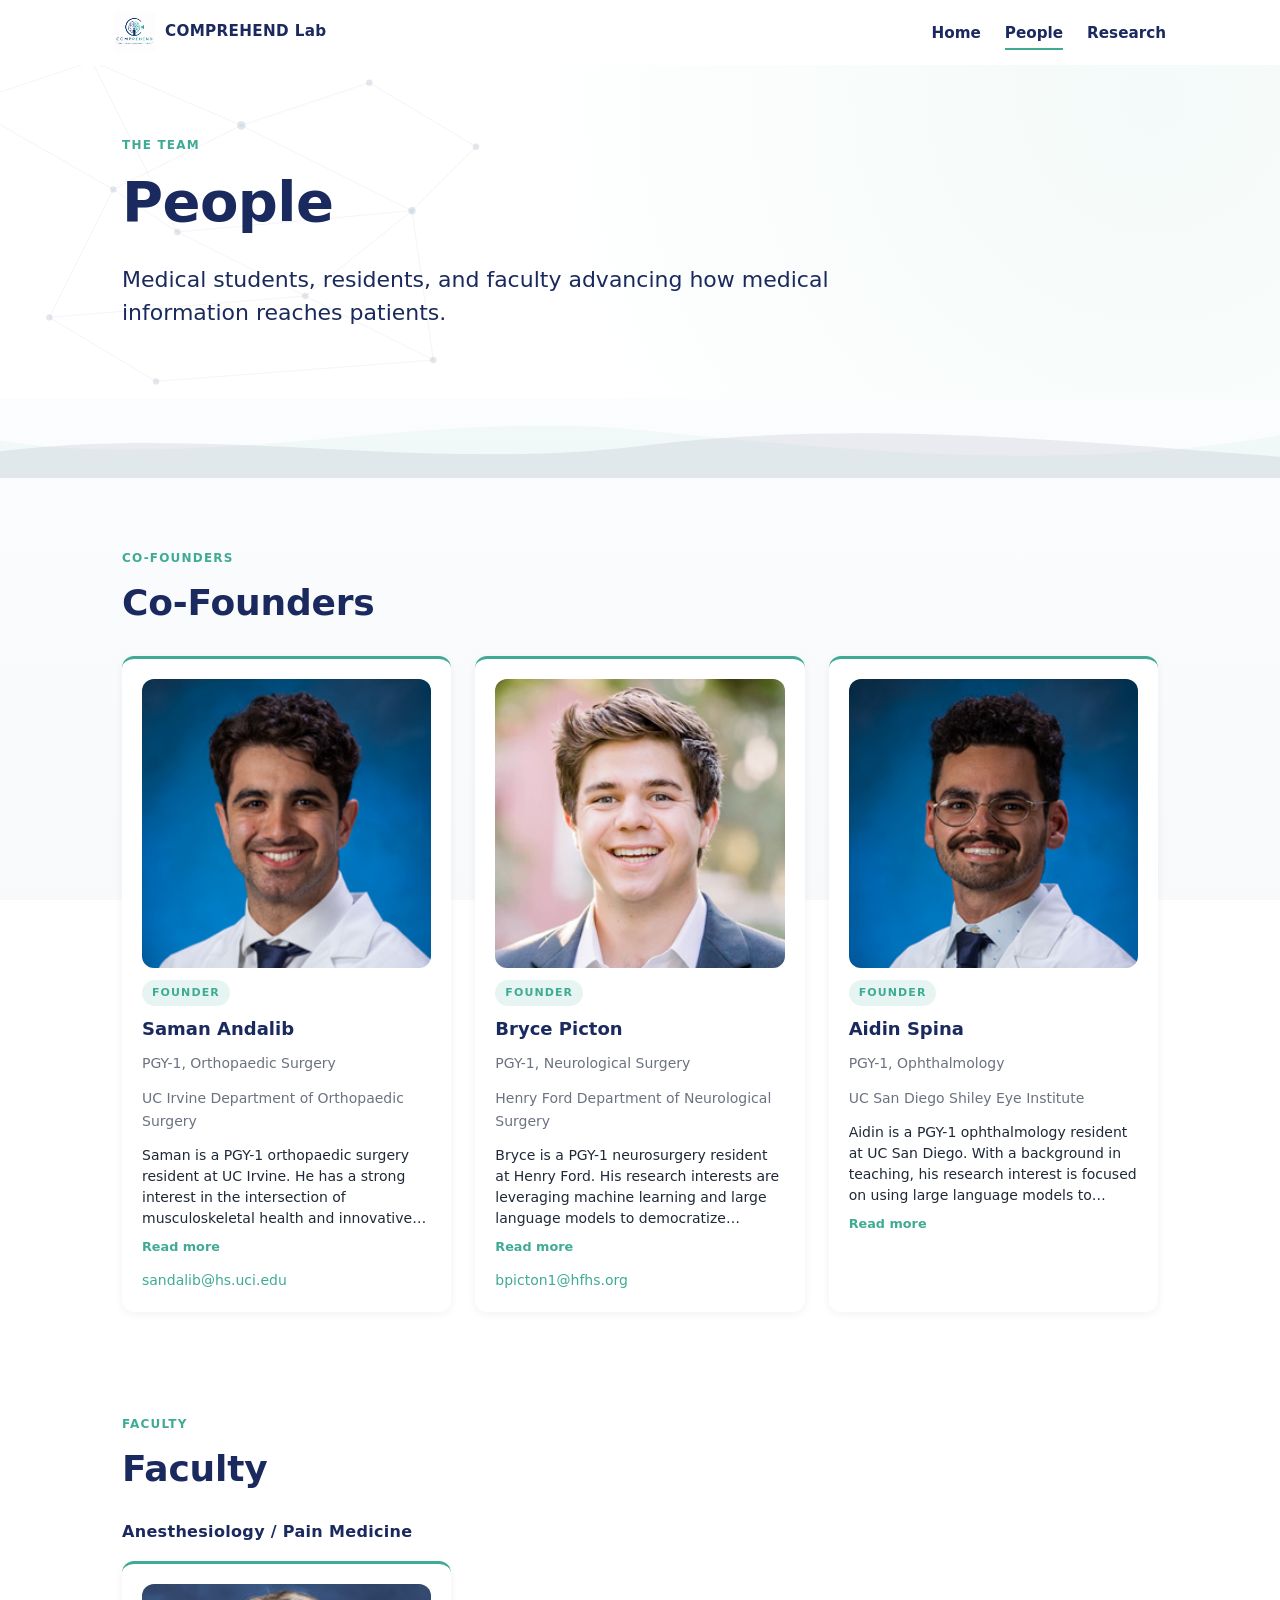
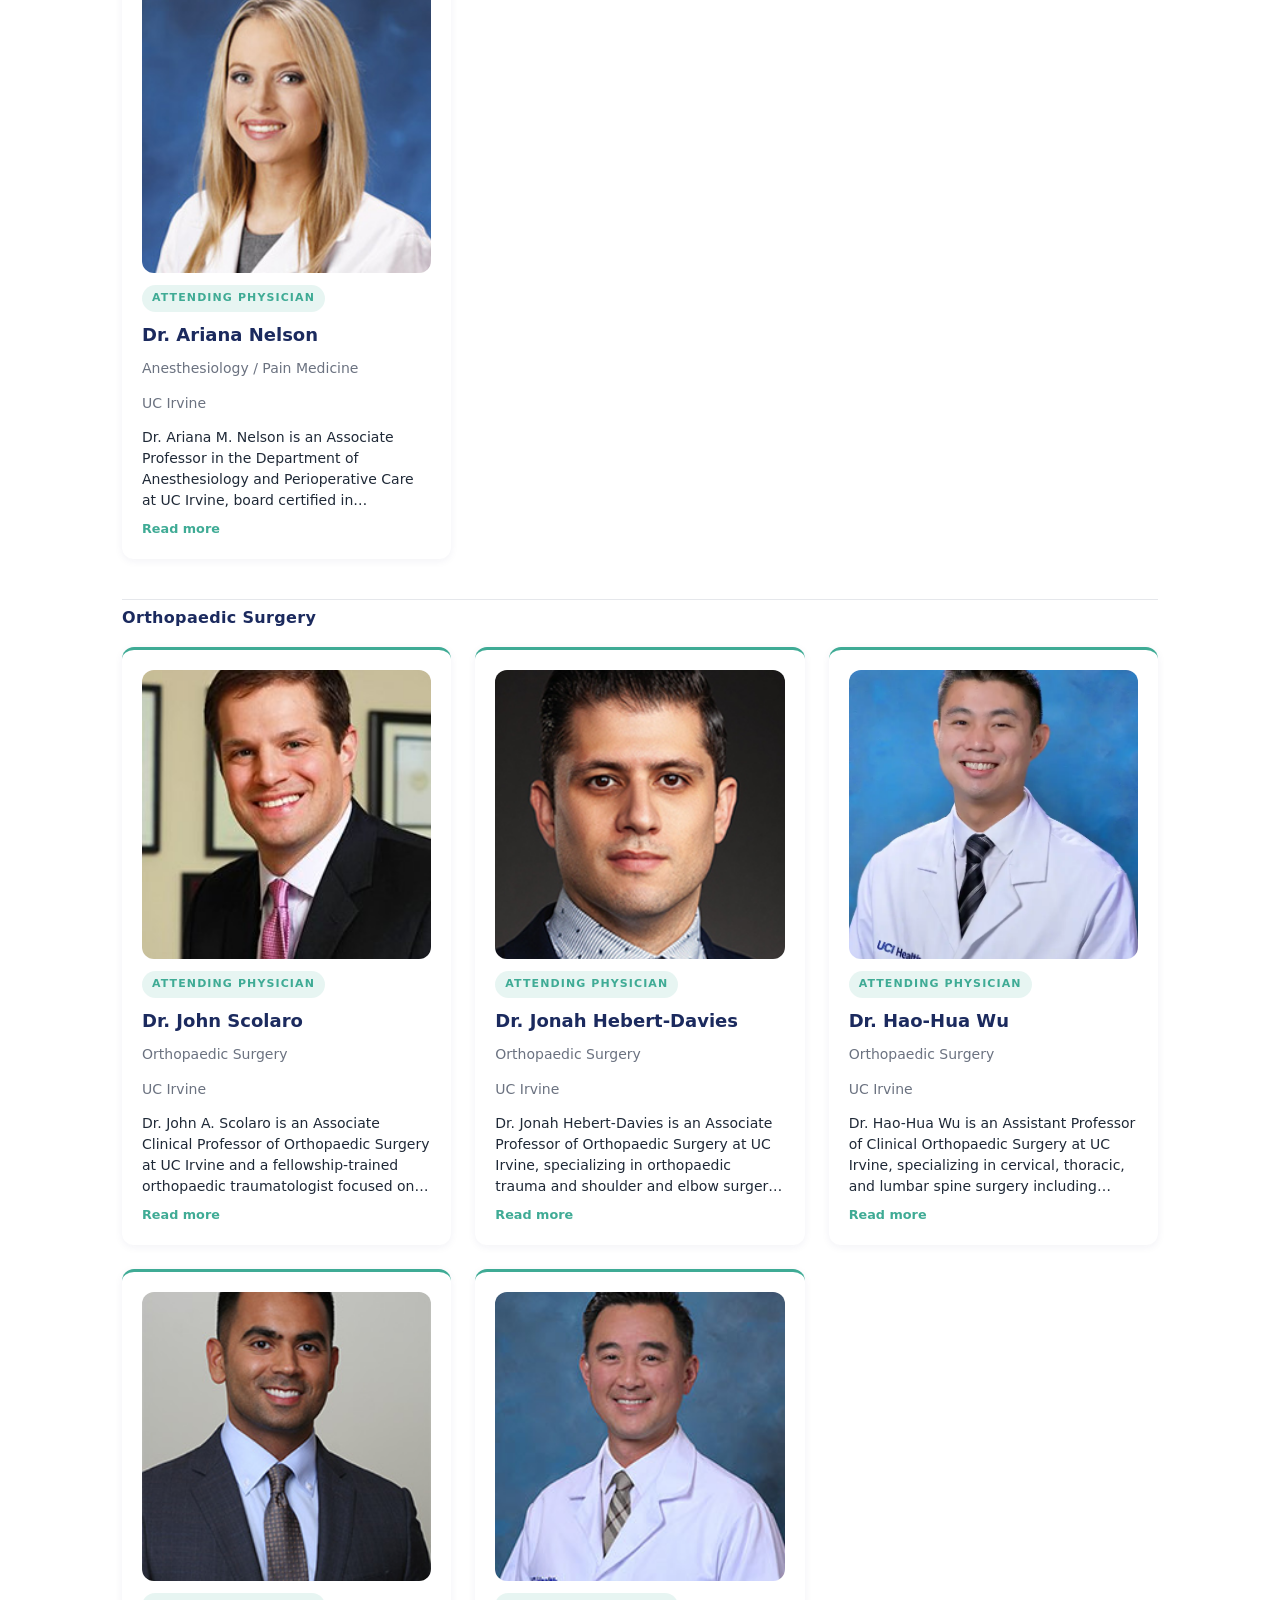
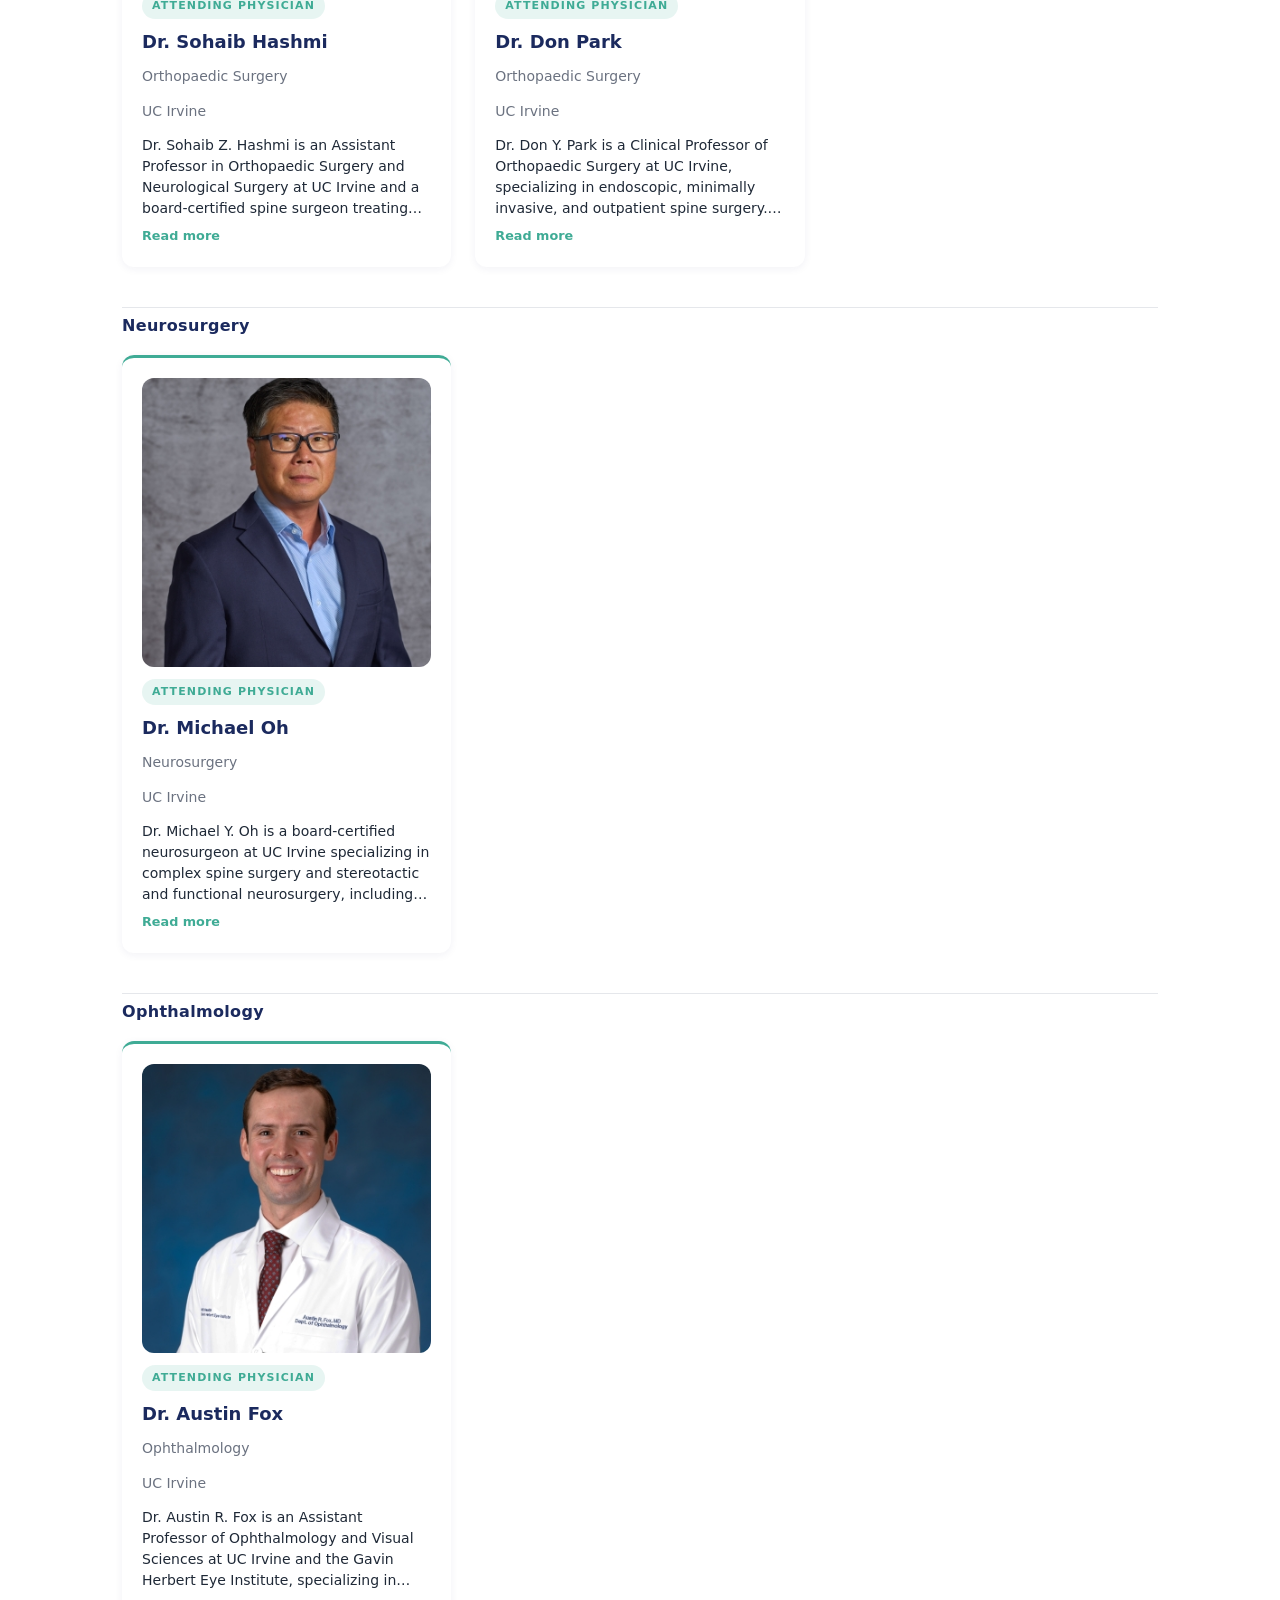
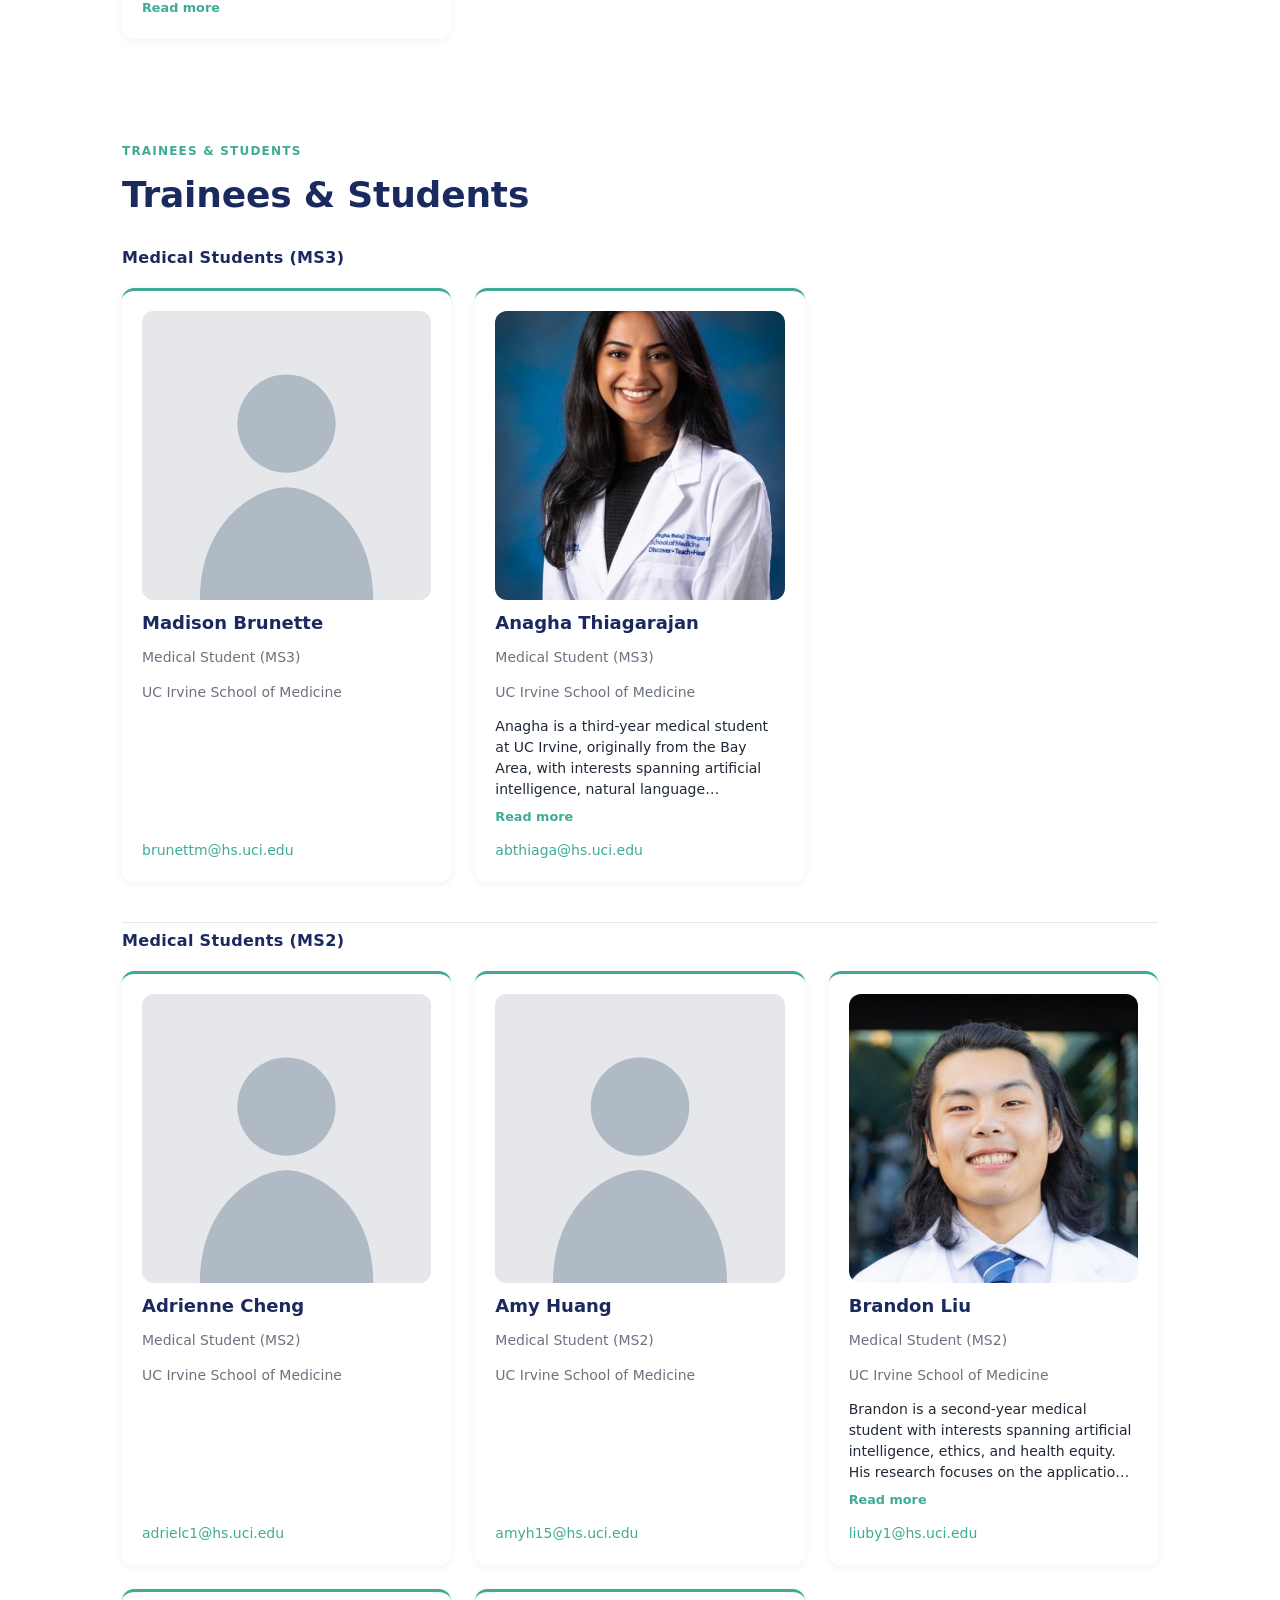
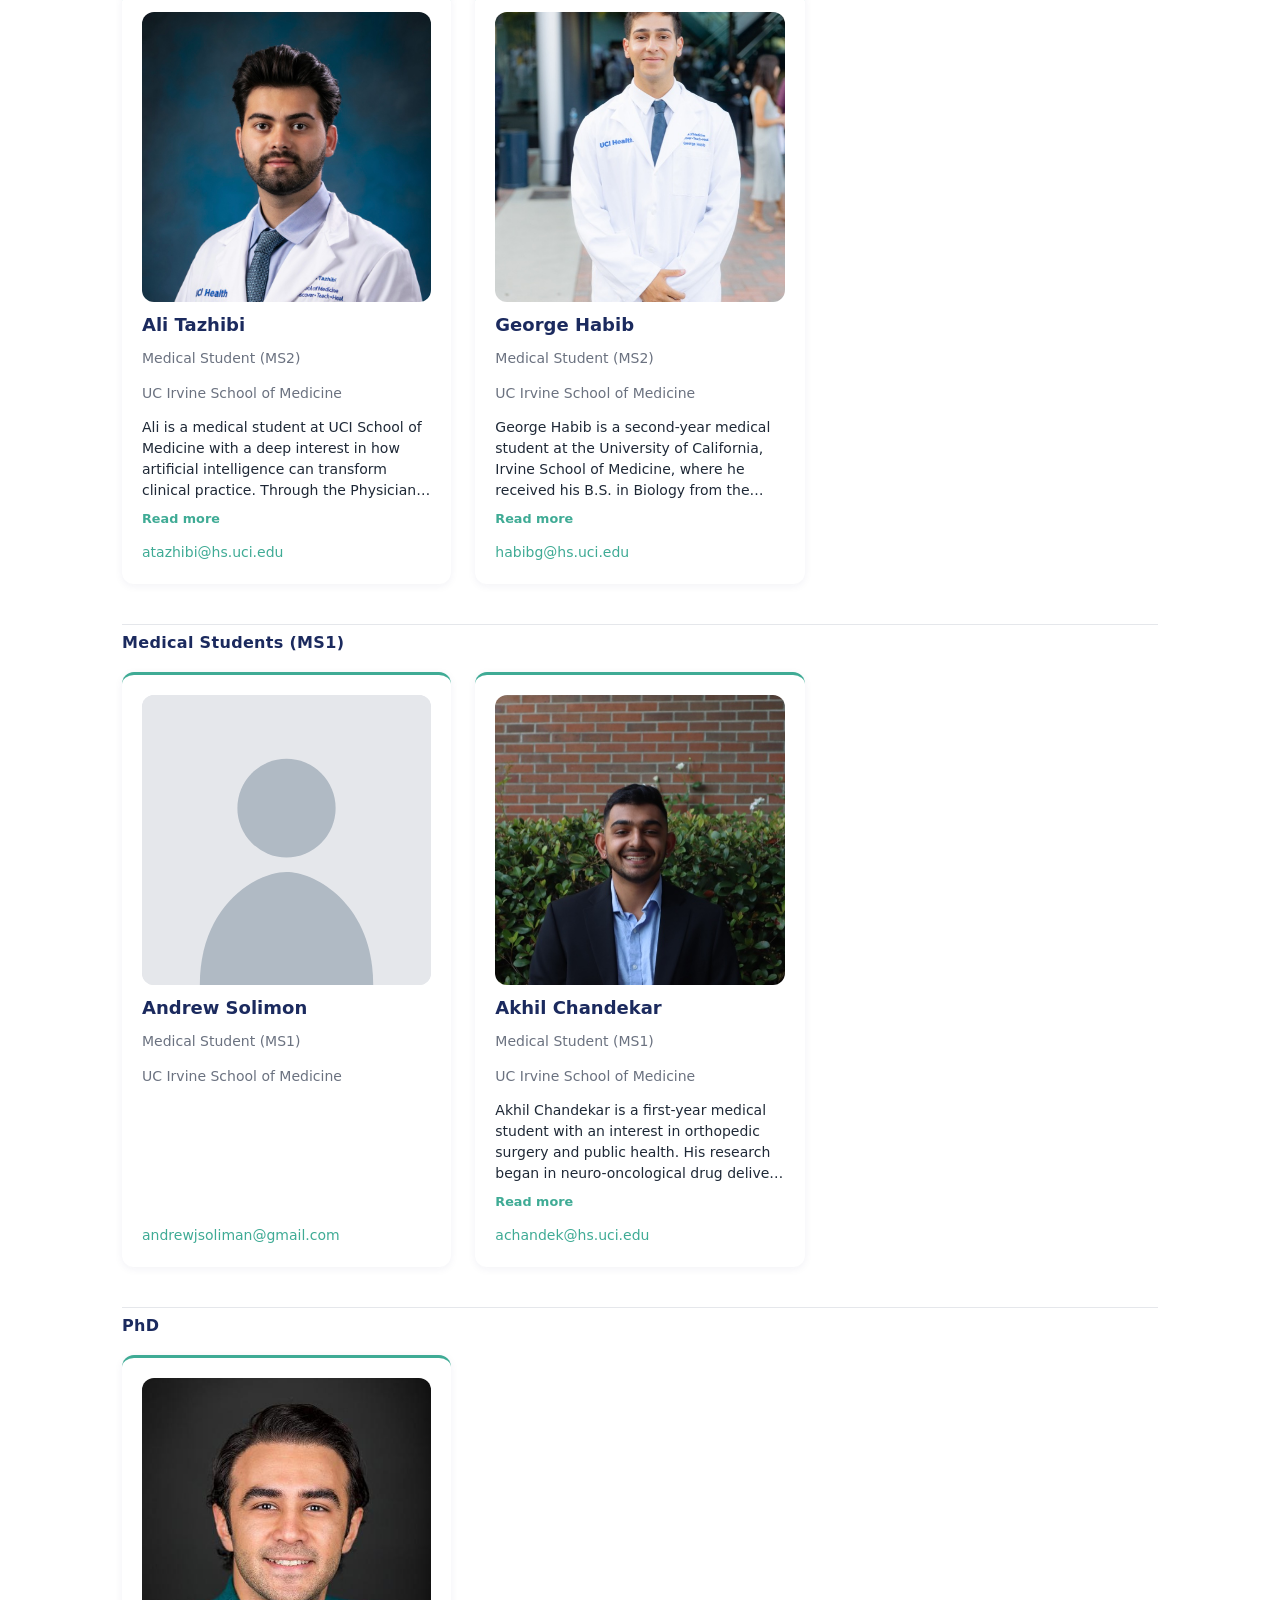
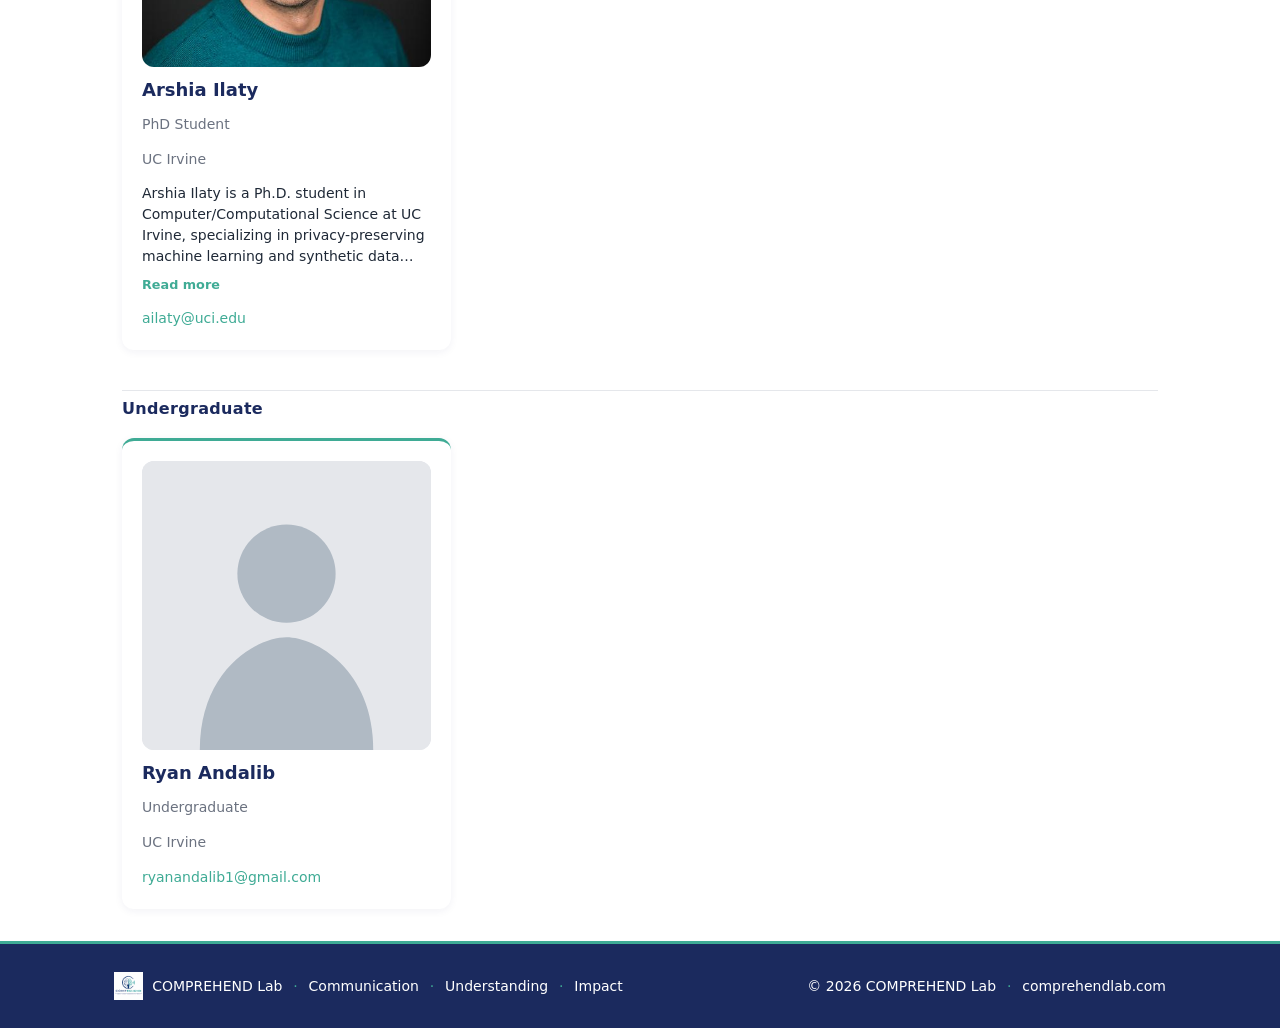
==== commit c4945482: "Add research filtering, citation export, and site-wide UX upgrades Research page: sticky section-jum" ====
--- a/people.html
+++ b/people.html
@@ -304,7 +304,10 @@
 
   <footer class="site-footer">
     <div class="footer-inner">
-      <div>COMPREHEND Lab <span class="dot">·</span> Communication <span class="dot">·</span> Understanding <span class="dot">·</span> Impact</div>
+      <div class="footer-brand">
+        <img src="assets/logo.png" alt="" aria-hidden="true">
+        <span>COMPREHEND Lab <span class="dot">·</span> Communication <span class="dot">·</span> Understanding <span class="dot">·</span> Impact</span>
+      </div>
       <div>&copy; 2026 COMPREHEND Lab <span class="dot">·</span> <a href="https://comprehendlab.com">comprehendlab.com</a></div>
     </div>
   </footer>
--- a/css/styles.css
+++ b/css/styles.css
@@ -4,14 +4,30 @@
    ============================================================ */
 
 :root {
+  /* Brand colors — fixed across light/dark */
   --navy: #1B2A5E;
   --teal: #3FAB95;
-  --ink: #1F2937;
-  --paper: #FFFFFF;
-  --mist: #E5E7EB;
+  --teal-soft: rgba(63, 171, 149, 0.12);
+
+  /* Semantic, theme-aware tokens */
+  --bg: #FFFFFF;
+  --bg-grad-end: #F7F9FB;
+  --surface: #FFFFFF;
+  --surface-2: #F7F9FB;   /* tinted sections */
+  --surface-alt: #FBFCFD; /* subtle fills */
+  --text: #1F2937;
+  --text-muted: #6B7280;
+  --heading: #1B2A5E;
+  --border: #E5E7EB;
+  --on-dark: #FFFFFF;     /* text/elements that sit on the navy bands */
+  --smoke: #78909C;
   --steel: #D9DEE5;
-  --smoke: #78909C;
-  --gray: #6B7280;
+
+  /* Aliases kept so existing rules stay theme-aware */
+  --ink: var(--text);
+  --paper: var(--surface);
+  --mist: var(--border);
+  --gray: var(--text-muted);
 
   --shadow-card: 0 2px 8px rgba(27, 42, 94, 0.06);
   --shadow-card-hover: 0 8px 24px rgba(27, 42, 94, 0.12);
@@ -21,6 +37,28 @@
   --radius-btn: 6px;
 
   --content-max: 1100px;
+
+  /* Measured by js/main.js for sticky offsets on the research page */
+  --nav-h: 60px;
+  --toolbar-h: 64px;
+}
+
+@media (prefers-color-scheme: dark) {
+  :root {
+    --bg: #0E1525;
+    --bg-grad-end: #0B1120;
+    --surface: #162133;
+    --surface-2: #121C2C;
+    --surface-alt: #1A2740;
+    --text: #D7DEEA;
+    --text-muted: #9AA7BD;
+    --heading: #EAF0FA;
+    --border: #283650;
+    --smoke: #8A9BB5;
+    --shadow-card: 0 2px 8px rgba(0, 0, 0, 0.35);
+    --shadow-card-hover: 0 10px 28px rgba(0, 0, 0, 0.5);
+    --shadow-nav: 0 2px 12px rgba(0, 0, 0, 0.4);
+  }
 }
 
 /* ---------- Reset / base ---------- */
@@ -31,8 +69,8 @@
   font-family: system-ui, -apple-system, "Segoe UI", Roboto, sans-serif;
   font-size: 1rem;
   line-height: 1.65;
-  color: var(--ink);
-  background: linear-gradient(180deg, #FFFFFF 0%, #F7F9FB 100%);
+  color: var(--text);
+  background: linear-gradient(180deg, var(--bg) 0%, var(--bg-grad-end) 100%);
   background-attachment: fixed;
   -webkit-font-smoothing: antialiased;
 }
@@ -71,7 +109,7 @@
 @media (min-width: 1024px) { section { padding: 7rem 0; } }
 
 /* ---------- Typography ---------- */
-h1, h2, h3, h4 { color: var(--navy); margin: 0 0 0.5em; line-height: 1.2; }
+h1, h2, h3, h4 { color: var(--heading); margin: 0 0 0.5em; line-height: 1.2; }
 h1 { font-size: clamp(2rem, 5vw, 3.5rem); font-weight: 700; letter-spacing: -0.01em; }
 h2 { font-size: clamp(1.5rem, 3vw, 2.25rem); font-weight: 700; letter-spacing: -0.005em; }
 h3 { font-size: 1.25rem; font-weight: 700; }
@@ -89,25 +127,25 @@
 
 .lead {
   font-size: clamp(1.125rem, 2vw, 1.375rem);
-  color: var(--navy);
+  color: var(--heading);
   font-weight: 500;
   line-height: 1.5;
 }
 
-.caption { font-size: 0.875rem; color: var(--gray); }
+.caption { font-size: 0.875rem; color: var(--text-muted); }
 
 /* ---------- Navigation ---------- */
 .site-nav {
   position: sticky;
   top: 0;
   z-index: 50;
-  background: var(--paper);
+  background: var(--surface);
   border-bottom: 1px solid transparent;
   transition: box-shadow 200ms ease, border-color 200ms ease;
 }
 .site-nav.is-scrolled {
   box-shadow: var(--shadow-nav);
-  border-bottom-color: var(--mist);
+  border-bottom-color: var(--border);
 }
 .nav-inner {
   display: flex;
@@ -122,7 +160,7 @@
   display: flex;
   align-items: center;
   gap: 0.625rem;
-  color: var(--navy);
+  color: var(--heading);
   font-weight: 700;
   letter-spacing: 0.02em;
 }
@@ -137,7 +175,7 @@
   border: 0;
   padding: 0.5rem;
   cursor: pointer;
-  color: var(--navy);
+  color: var(--heading);
   display: inline-flex;
   align-items: center;
   justify-content: center;
@@ -159,9 +197,9 @@
   left: 0;
   right: 0;
   top: 100%;
-  background: var(--paper);
+  background: var(--surface);
   padding: 1rem 1.5rem 1.25rem;
-  border-bottom: 1px solid var(--mist);
+  border-bottom: 1px solid var(--border);
   box-shadow: var(--shadow-nav);
   gap: 0.75rem;
 }
@@ -177,7 +215,7 @@
   }
 }
 .nav-links a {
-  color: var(--navy);
+  color: var(--heading);
   font-weight: 600;
   font-size: 0.95rem;
   padding: 0.4rem 0;
@@ -185,19 +223,20 @@
 }
 .nav-links a:hover { color: var(--teal); text-decoration: none; }
 .nav-links a[aria-current="page"] {
-  color: var(--navy);
+  color: var(--heading);
   border-bottom-color: var(--teal);
 }
 
-/* ---------- Hero ---------- */
+/* ---------- Hero (typographic) ---------- */
 .hero {
   position: relative;
-  padding: 0 0 4rem;
+  padding: 3.5rem 0 3rem;
   background: radial-gradient(circle at 20% 0%, rgba(63, 171, 149, 0.06), transparent 60%),
               radial-gradient(circle at 80% 10%, rgba(27, 42, 94, 0.05), transparent 55%),
-              var(--paper);
+              var(--bg);
   overflow: hidden;
 }
+@media (min-width: 1024px) { .hero { padding: 6rem 0 4rem; } }
 .hero::before {
   content: "";
   position: absolute;
@@ -209,26 +248,28 @@
   opacity: 0.45;
   pointer-events: none;
 }
-.hero-banner {
-  width: 100%;
-  max-height: 480px;
-  object-fit: contain;
-  margin: 0 auto;
-  padding: 1.5rem 1rem 0;
+.hero-content {
   position: relative;
-}
-.hero-tagline {
-  text-align: center;
-  padding: 2rem 1.5rem 0;
-  position: relative;
-}
-.hero-tagline .eyebrow { color: var(--teal); }
-.hero-tagline .lead { max-width: 760px; margin: 0.5rem auto 0; }
-
+  max-width: 840px;
+}
+.hero-title {
+  font-size: clamp(2rem, 5.2vw, 3.5rem);
+  margin: 0.25rem 0 1rem;
+}
+.hero-title .accent { color: var(--teal); }
+.hero .lead { max-width: 680px; }
+.hero-actions {
+  display: flex;
+  flex-wrap: wrap;
+  gap: 0.875rem;
+  margin-top: 1.75rem;
+}
+
+/* ---------- Page header (people / research) ---------- */
 .page-header {
   position: relative;
   padding: 4rem 0 3rem;
-  background: radial-gradient(circle at 90% 10%, rgba(63, 171, 149, 0.06), transparent 55%), var(--paper);
+  background: radial-gradient(circle at 90% 10%, rgba(63, 171, 149, 0.06), transparent 55%), var(--bg);
   overflow: hidden;
 }
 .page-header::before {
@@ -245,6 +286,11 @@
 .page-header .container { position: relative; }
 .page-header .lead { max-width: 720px; }
 
+/* Network motif needs lightening to stay visible on dark surfaces */
+@media (prefers-color-scheme: dark) {
+  .hero::before, .page-header::before { filter: invert(1) brightness(1.5); opacity: 0.16; }
+}
+
 /* ---------- Wave divider ---------- */
 .wave-divider {
   width: 100%;
@@ -256,15 +302,44 @@
 .wave-divider.flip { transform: scaleY(-1); }
 
 /* ---------- Sections ---------- */
-.section-mission { background: var(--paper); }
+.section-mission { background: var(--bg); }
 .section-mission .container { max-width: 780px; text-align: center; }
-.section-mission p { color: var(--ink); }
-
-.section-study { background: var(--paper); }
-.section-impact { background: var(--paper); }
+.section-mission p { color: var(--text); }
+
+.section-study { background: var(--bg); }
+.section-impact { background: var(--surface-2); }
 
 .section-head { text-align: center; margin-bottom: 3rem; }
 .section-head .lead { max-width: 720px; margin: 0.25rem auto 0; }
+
+/* ---------- Stats strip (home) ---------- */
+.section-stats { background: var(--surface-2); padding: 3.5rem 0; }
+@media (min-width: 1024px) { .section-stats { padding: 4.5rem 0; } }
+.stats-grid {
+  list-style: none;
+  margin: 0;
+  padding: 0;
+  display: grid;
+  gap: 1.5rem;
+  grid-template-columns: repeat(2, 1fr);
+  text-align: center;
+}
+@media (min-width: 768px) { .stats-grid { grid-template-columns: repeat(4, 1fr); } }
+.stat-num {
+  display: block;
+  font-size: clamp(2.25rem, 5vw, 3rem);
+  font-weight: 700;
+  color: var(--teal);
+  line-height: 1;
+}
+.stat-label {
+  display: block;
+  margin-top: 0.5rem;
+  color: var(--text-muted);
+  font-size: 0.9rem;
+  font-weight: 600;
+  letter-spacing: 0.02em;
+}
 
 /* ---------- Card grid (subdivisions, impact) ---------- */
 .card-grid {
@@ -280,7 +355,7 @@
 }
 
 .card {
-  background: var(--paper);
+  background: var(--surface);
   border-radius: var(--radius-card);
   box-shadow: var(--shadow-card);
   padding: 1.75rem 1.5rem 1.5rem;
@@ -290,8 +365,21 @@
   transition: box-shadow 200ms ease, transform 200ms ease;
 }
 .card h3 { margin-bottom: 0.5rem; }
-.card p { color: var(--ink); margin-bottom: 0; }
+.card p { color: var(--text); margin-bottom: 0; }
 .card .eyebrow { color: var(--smoke); }
+
+.card-icon {
+  display: inline-flex;
+  align-items: center;
+  justify-content: center;
+  width: 44px;
+  height: 44px;
+  border-radius: 10px;
+  background: var(--teal-soft);
+  color: var(--teal);
+  margin-bottom: 1rem;
+}
+.card-icon svg { width: 24px; height: 24px; }
 
 a.card:hover,
 .card.is-interactive:hover {
@@ -300,23 +388,10 @@
   text-decoration: none;
 }
 
-.card-placeholder {
-  background: repeating-linear-gradient(
-    45deg,
-    #FBFCFD,
-    #FBFCFD 12px,
-    #F2F4F7 12px,
-    #F2F4F7 24px
-  );
-  border-top-color: var(--smoke);
-}
-.card-placeholder .eyebrow { color: var(--smoke); }
-.card-placeholder p { color: var(--gray); font-style: italic; }
-
 /* ---------- CTA strip ---------- */
 .cta-strip {
   background: var(--navy);
-  color: var(--paper);
+  color: var(--on-dark);
   padding: 4rem 0;
   position: relative;
   overflow: hidden;
@@ -334,7 +409,7 @@
   filter: brightness(0) invert(1);
 }
 .cta-strip .container { position: relative; text-align: center; }
-.cta-strip h2 { color: var(--paper); margin-bottom: 1.25rem; }
+.cta-strip h2 { color: var(--on-dark); margin-bottom: 1.25rem; }
 .cta-strip .lead { color: rgba(255, 255, 255, 0.85); margin-bottom: 2rem; }
 .cta-actions {
   display: flex;
@@ -352,7 +427,7 @@
   font-size: 0.95rem;
   letter-spacing: 0.01em;
   background: var(--navy);
-  color: var(--paper);
+  color: var(--on-dark);
   border: 2px solid var(--navy);
   transition: background 200ms ease, border-color 200ms ease, color 200ms ease;
   min-height: 44px;
@@ -361,19 +436,220 @@
 .btn:hover {
   background: var(--teal);
   border-color: var(--teal);
-  color: var(--paper);
+  color: var(--on-dark);
   text-decoration: none;
 }
+/* Secondary button — teal outline, works on light or dark */
+.btn-secondary {
+  background: transparent;
+  color: var(--teal);
+  border-color: var(--teal);
+}
+.btn-secondary:hover {
+  background: var(--teal);
+  border-color: var(--teal);
+  color: #FFFFFF;
+}
+/* Outline button — for use on the navy CTA band */
 .btn-outline {
   background: transparent;
-  color: var(--paper);
-  border-color: var(--paper);
+  color: var(--on-dark);
+  border-color: var(--on-dark);
 }
 .btn-outline:hover {
-  background: var(--paper);
+  background: var(--on-dark);
   color: var(--navy);
-  border-color: var(--paper);
-}
+  border-color: var(--on-dark);
+}
+
+/* ---------- Research toolbar (sticky sub-nav + filters) ---------- */
+.research-toolbar {
+  position: sticky;
+  top: var(--nav-h);
+  z-index: 40;
+  background: var(--surface);
+  border-bottom: 1px solid var(--border);
+  box-shadow: var(--shadow-nav);
+  padding: 0.6rem 0;
+}
+.toolbar-inner {
+  display: flex;
+  flex-wrap: wrap;
+  align-items: center;
+  justify-content: space-between;
+  gap: 0.75rem 1rem;
+}
+.section-jump {
+  list-style: none;
+  margin: 0;
+  padding: 0;
+  display: flex;
+  flex-wrap: wrap;
+  gap: 0.4rem;
+}
+.jump-link {
+  display: inline-flex;
+  align-items: center;
+  gap: 0.35rem;
+  padding: 0.4rem 0.7rem;
+  border-radius: 999px;
+  font-size: 0.85rem;
+  font-weight: 600;
+  color: var(--heading);
+  background: var(--surface-2);
+  border: 1px solid transparent;
+  min-height: 36px;
+}
+.jump-link:hover { text-decoration: none; color: var(--teal); }
+.jump-link.is-active {
+  background: var(--teal-soft);
+  color: var(--teal);
+  border-color: var(--teal);
+}
+.chip-count { font-size: 0.72rem; font-weight: 700; color: var(--text-muted); }
+.jump-link:hover .chip-count,
+.jump-link.is-active .chip-count { color: var(--teal); }
+
+.research-filters {
+  display: flex;
+  flex-wrap: wrap;
+  align-items: center;
+  gap: 0.5rem;
+}
+.filter-input, .filter-select {
+  font: inherit;
+  font-size: 0.9rem;
+  padding: 0.45rem 0.6rem;
+  min-height: 40px;
+  border: 1px solid var(--border);
+  border-radius: var(--radius-btn);
+  background: var(--surface);
+  color: var(--text);
+}
+.filter-input { min-width: 12rem; }
+.filter-input::placeholder { color: var(--text-muted); }
+.clear-filters {
+  font: inherit;
+  font-size: 0.85rem;
+  font-weight: 600;
+  background: transparent;
+  color: var(--teal);
+  border: 1px solid var(--teal);
+  border-radius: var(--radius-btn);
+  padding: 0.4rem 0.7rem;
+  min-height: 40px;
+  cursor: pointer;
+}
+.clear-filters:hover { background: var(--teal); color: #FFFFFF; }
+
+.no-results {
+  margin: 2.5rem auto;
+  color: var(--text-muted);
+  font-style: italic;
+}
+.link-btn {
+  font: inherit;
+  font-weight: 600;
+  background: transparent;
+  color: var(--teal);
+  border: 0;
+  padding: 0;
+  cursor: pointer;
+  text-decoration: underline;
+}
+.link-btn:hover { color: var(--navy); }
+
+/* ---------- Research lists ---------- */
+.research-section { padding: 4rem 0; scroll-margin-top: calc(var(--nav-h) + var(--toolbar-h) + 1rem); }
+.research-section .container { max-width: 900px; }
+.research-section h2 { margin-bottom: 1.5rem; }
+
+.research-list {
+  list-style: none;
+  margin: 0;
+  padding: 0;
+  display: flex;
+  flex-direction: column;
+  gap: 1rem;
+  counter-reset: research-item;
+}
+.research-list li.research-item {
+  display: grid;
+  grid-template-columns: auto 1fr;
+  column-gap: 0.6rem;
+  background: var(--surface);
+  border-left: 3px solid var(--teal);
+  padding: 1rem 1.25rem;
+  border-radius: 0 var(--radius-card) var(--radius-card) 0;
+  box-shadow: var(--shadow-card);
+  color: var(--text);
+  line-height: 1.55;
+  counter-increment: research-item;
+  transition: background 200ms ease, box-shadow 200ms ease;
+}
+.research-list li.research-item::before {
+  content: counter(research-item) ".";
+  grid-column: 1;
+  grid-row: 1;
+  color: var(--heading);
+  font-weight: 700;
+}
+.research-list li.research-item:hover {
+  background: var(--surface-alt);
+  box-shadow: var(--shadow-card-hover);
+}
+.item-body { grid-column: 2; }
+.item-actions {
+  grid-column: 2;
+  margin-top: 0.65rem;
+  display: flex;
+  flex-wrap: wrap;
+  gap: 0.5rem;
+}
+
+.year-head {
+  margin: 1.25rem 0 0.1rem;
+  color: var(--text-muted);
+  font-weight: 700;
+  font-size: 0.8rem;
+  letter-spacing: 0.1em;
+  text-transform: uppercase;
+}
+.year-head:first-child { margin-top: 0; }
+
+.research-list a { color: var(--teal); font-weight: 600; }
+.research-list em { color: var(--heading); font-style: italic; }
+.research-list strong { color: var(--heading); }
+
+.oa-badge {
+  display: inline-block;
+  margin-left: 0.35rem;
+  font-size: 0.68rem;
+  font-weight: 700;
+  letter-spacing: 0.06em;
+  text-transform: uppercase;
+  color: var(--teal);
+  background: var(--teal-soft);
+  padding: 0.12rem 0.45rem;
+  border-radius: 999px;
+  white-space: nowrap;
+}
+
+.cite-btn {
+  font: inherit;
+  font-size: 0.78rem;
+  font-weight: 600;
+  color: var(--heading);
+  background: var(--surface-2);
+  border: 1px solid var(--border);
+  border-radius: 999px;
+  padding: 0.3rem 0.7rem;
+  min-height: 32px;
+  cursor: pointer;
+  transition: background 150ms ease, color 150ms ease, border-color 150ms ease;
+}
+.cite-btn:hover { background: var(--teal-soft); color: var(--teal); border-color: var(--teal); }
+.cite-btn.copied { background: var(--teal); color: #FFFFFF; border-color: var(--teal); }
 
 /* ---------- People page ---------- */
 .people-group { padding: 4rem 0 2rem; }
@@ -383,10 +659,10 @@
 .subgroup-head {
   margin: 2.5rem 0 1.25rem;
   padding-top: 0.5rem;
-  border-top: 1px solid var(--mist);
+  border-top: 1px solid var(--border);
   font-size: 1rem;
   font-weight: 700;
-  color: var(--navy);
+  color: var(--heading);
   letter-spacing: 0.02em;
 }
 .subgroup-head:first-of-type { border-top: 0; padding-top: 0; margin-top: 0; }
@@ -400,7 +676,7 @@
 @media (min-width: 1024px) { .people-grid { grid-template-columns: repeat(3, 1fr); } }
 
 .person {
-  background: var(--paper);
+  background: var(--surface);
   border-radius: var(--radius-card);
   box-shadow: var(--shadow-card);
   padding: 1.25rem;
@@ -418,13 +694,13 @@
   aspect-ratio: 1 / 1;
   width: 100%;
   border-radius: var(--radius-card);
-  background: var(--mist);
+  background: var(--border);
   object-fit: cover;
 }
 .pill {
   align-self: flex-start;
   display: inline-block;
-  background: rgba(63, 171, 149, 0.12);
+  background: var(--teal-soft);
   color: var(--teal);
   font-size: 0.6875rem;
   font-weight: 700;
@@ -436,20 +712,39 @@
 .person h3 {
   font-size: 1.125rem;
   margin: 0;
-  color: var(--navy);
+  color: var(--heading);
 }
 .person .role,
 .person .affiliation {
-  color: var(--gray);
+  color: var(--text-muted);
   font-size: 0.875rem;
   margin: 0;
 }
 .person .bio {
-  color: var(--ink);
+  color: var(--text);
   font-size: 0.875rem;
   line-height: 1.5;
   margin: 0;
 }
+.person .bio.is-clamped {
+  display: -webkit-box;
+  -webkit-line-clamp: 4;
+  -webkit-box-orient: vertical;
+  overflow: hidden;
+}
+.bio-toggle {
+  align-self: flex-start;
+  font: inherit;
+  font-size: 0.8rem;
+  font-weight: 600;
+  color: var(--teal);
+  background: transparent;
+  border: 0;
+  padding: 0;
+  margin: -0.35rem 0 0;
+  cursor: pointer;
+}
+.bio-toggle:hover { text-decoration: underline; }
 .person .email {
   color: var(--teal);
   font-size: 0.875rem;
@@ -457,59 +752,24 @@
   margin-top: auto;
 }
 
-/* ---------- Research page ---------- */
-.research-section { padding: 4rem 0; }
-.research-section .container { max-width: 900px; }
-.research-section h2 { margin-bottom: 1.5rem; }
-
-.research-list {
-  list-style: none;
-  margin: 0;
-  padding: 0;
-  display: flex;
-  flex-direction: column;
-  gap: 1rem;
-  counter-reset: research-item;
-}
-.research-list li {
-  background: var(--paper);
-  border-left: 3px solid var(--teal);
-  padding: 1rem 1.25rem;
-  border-radius: 0 var(--radius-card) var(--radius-card) 0;
-  box-shadow: var(--shadow-card);
-  color: var(--ink);
-  line-height: 1.55;
-  transition: background 200ms ease, box-shadow 200ms ease;
-}
-.research-list li:not(.placeholder) {
-  counter-increment: research-item;
-}
-.research-list li:not(.placeholder)::before {
-  content: counter(research-item) ". ";
-  color: var(--navy);
-  font-weight: 700;
-  margin-right: 0.25rem;
-}
-.research-list li:hover {
-  background: #F7FAFA;
-  box-shadow: var(--shadow-card-hover);
-}
-.research-list li.placeholder {
-  border-left-color: var(--smoke);
-  background: #FBFCFD;
-  color: var(--gray);
-  font-style: italic;
-}
-.research-list a { color: var(--teal); font-weight: 600; }
-.research-list em { color: var(--navy); font-style: italic; }
-.research-list strong { color: var(--navy); }
+/* ---------- Scroll-reveal (applied by js/main.js) ---------- */
+.reveal-init {
+  opacity: 0;
+  transform: translateY(16px);
+  transition: opacity 0.5s ease, transform 0.5s ease;
+}
+.reveal-in { opacity: 1; transform: none; }
+@media (prefers-reduced-motion: reduce) {
+  .reveal-init { opacity: 1; transform: none; transition: none; }
+}
 
 /* ---------- Footer ---------- */
 .site-footer {
   background: var(--navy);
-  color: var(--paper);
-  padding: 1.5rem 0;
+  color: var(--on-dark);
+  padding: 1.75rem 0;
   font-size: 0.875rem;
+  border-top: 3px solid var(--teal);
 }
 .footer-inner {
   max-width: var(--content-max);
@@ -517,7 +777,7 @@
   padding: 0 1.5rem;
   display: flex;
   flex-direction: column;
-  gap: 0.5rem;
+  gap: 0.75rem;
   align-items: center;
   text-align: center;
 }
@@ -528,11 +788,18 @@
     text-align: left;
   }
 }
+.footer-brand {
+  display: flex;
+  align-items: center;
+  gap: 0.6rem;
+}
+.footer-brand img { height: 28px; width: auto; }
 .site-footer .dot { color: var(--teal); margin: 0 0.4rem; }
-.site-footer a { color: var(--paper); }
+.site-footer a { color: var(--on-dark); }
 .site-footer a:hover { color: var(--teal); }
 
 /* ---------- Utility ---------- */
+.is-hidden { display: none !important; }
 .sr-only {
   position: absolute;
   width: 1px;
@@ -544,3 +811,30 @@
   white-space: nowrap;
   border: 0;
 }
+
+/* ---------- Print (research page reads as a clean list) ---------- */
+@media print {
+  .site-nav, .research-toolbar, .no-results, .item-actions,
+  .cta-strip, .site-footer, .wave-divider, .nav-toggle { display: none !important; }
+  body { background: #FFFFFF; color: #000000; font-size: 11pt; }
+  .page-header { padding: 0 0 1rem; }
+  .page-header::before { display: none; }
+  .research-section { padding: 0.5rem 0; }
+  .research-list li.research-item {
+    box-shadow: none;
+    border-left: 2px solid #000000;
+    background: #FFFFFF;
+    break-inside: avoid;
+    page-break-inside: avoid;
+  }
+  .research-list a { color: #000000; text-decoration: underline; }
+  .research-list .item-body a[href]::after {
+    content: " (" attr(href) ")";
+    font-size: 8.5pt;
+    color: #333333;
+    word-break: break-all;
+  }
+  .oa-badge { border: 1px solid #000000; color: #000000; background: #FFFFFF; }
+  h1, h2, h3, em, strong { color: #000000; }
+  .reveal-init { opacity: 1 !important; transform: none !important; }
+}
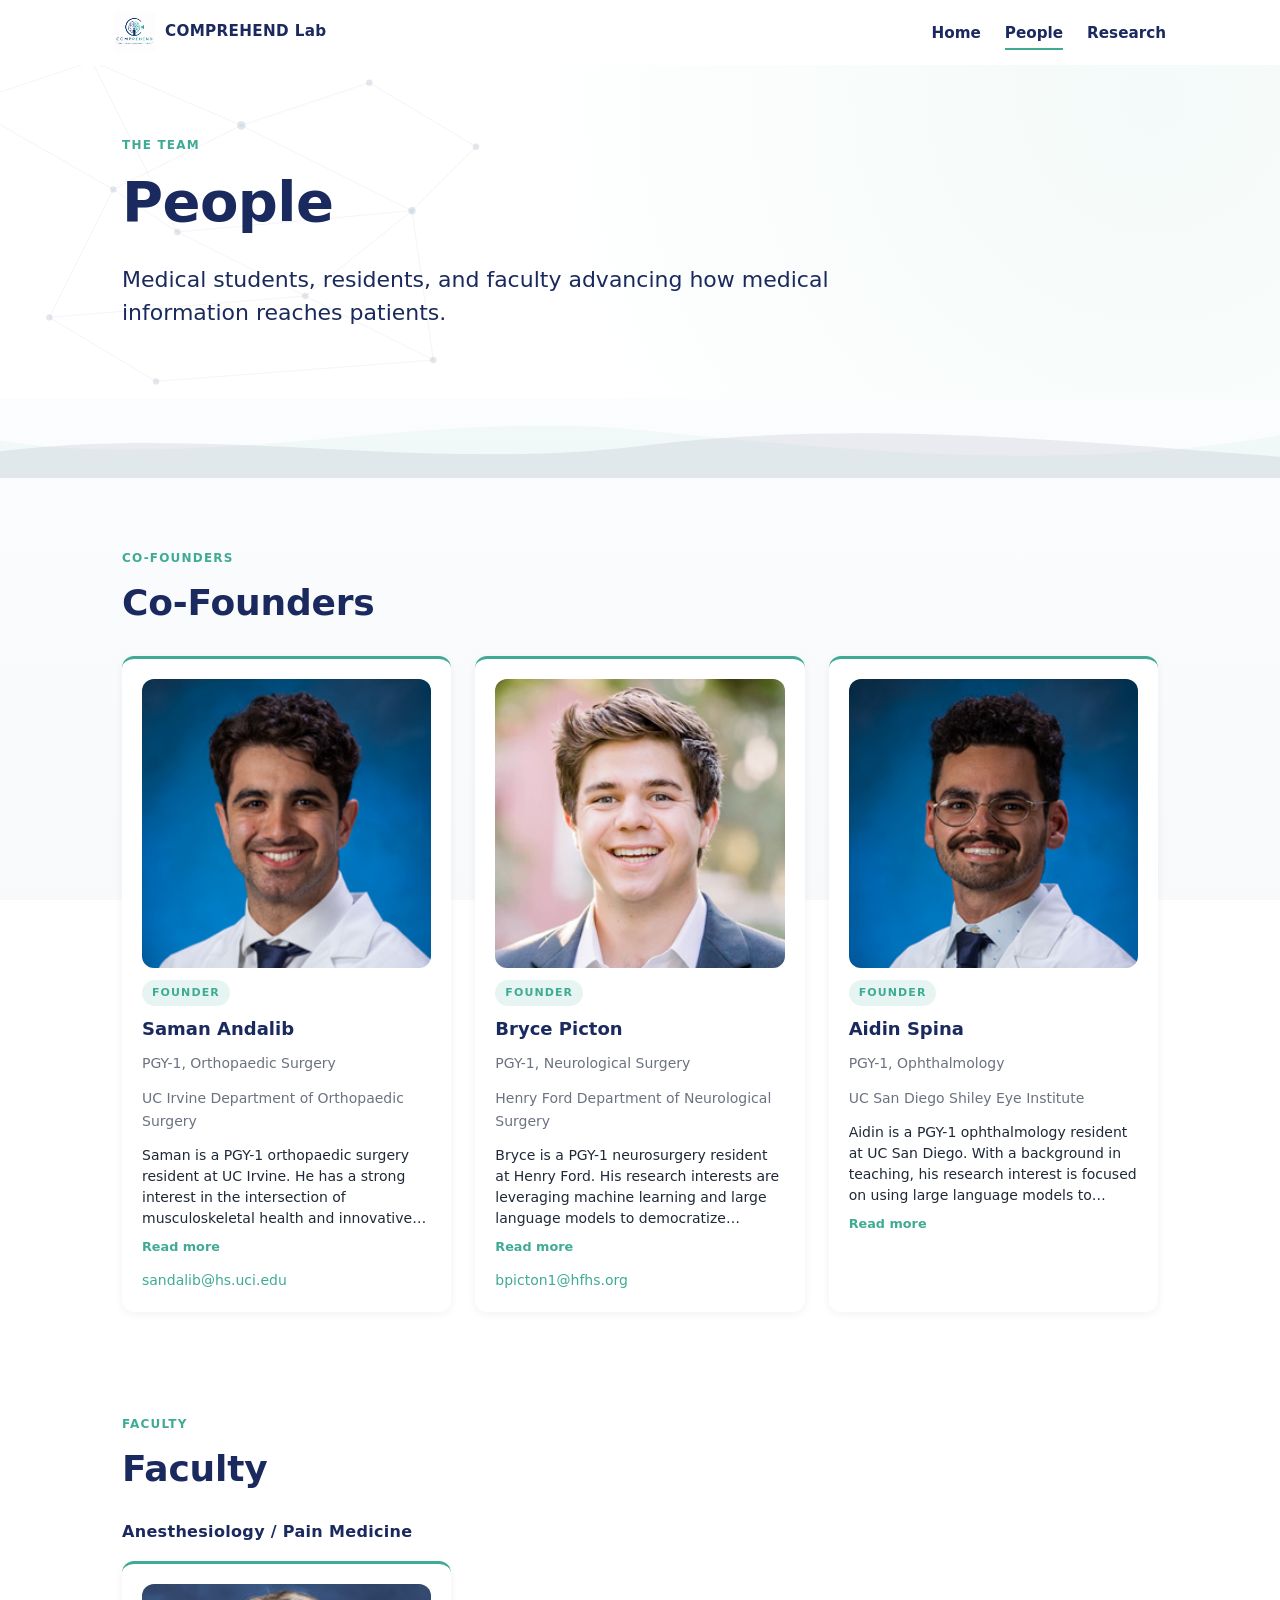
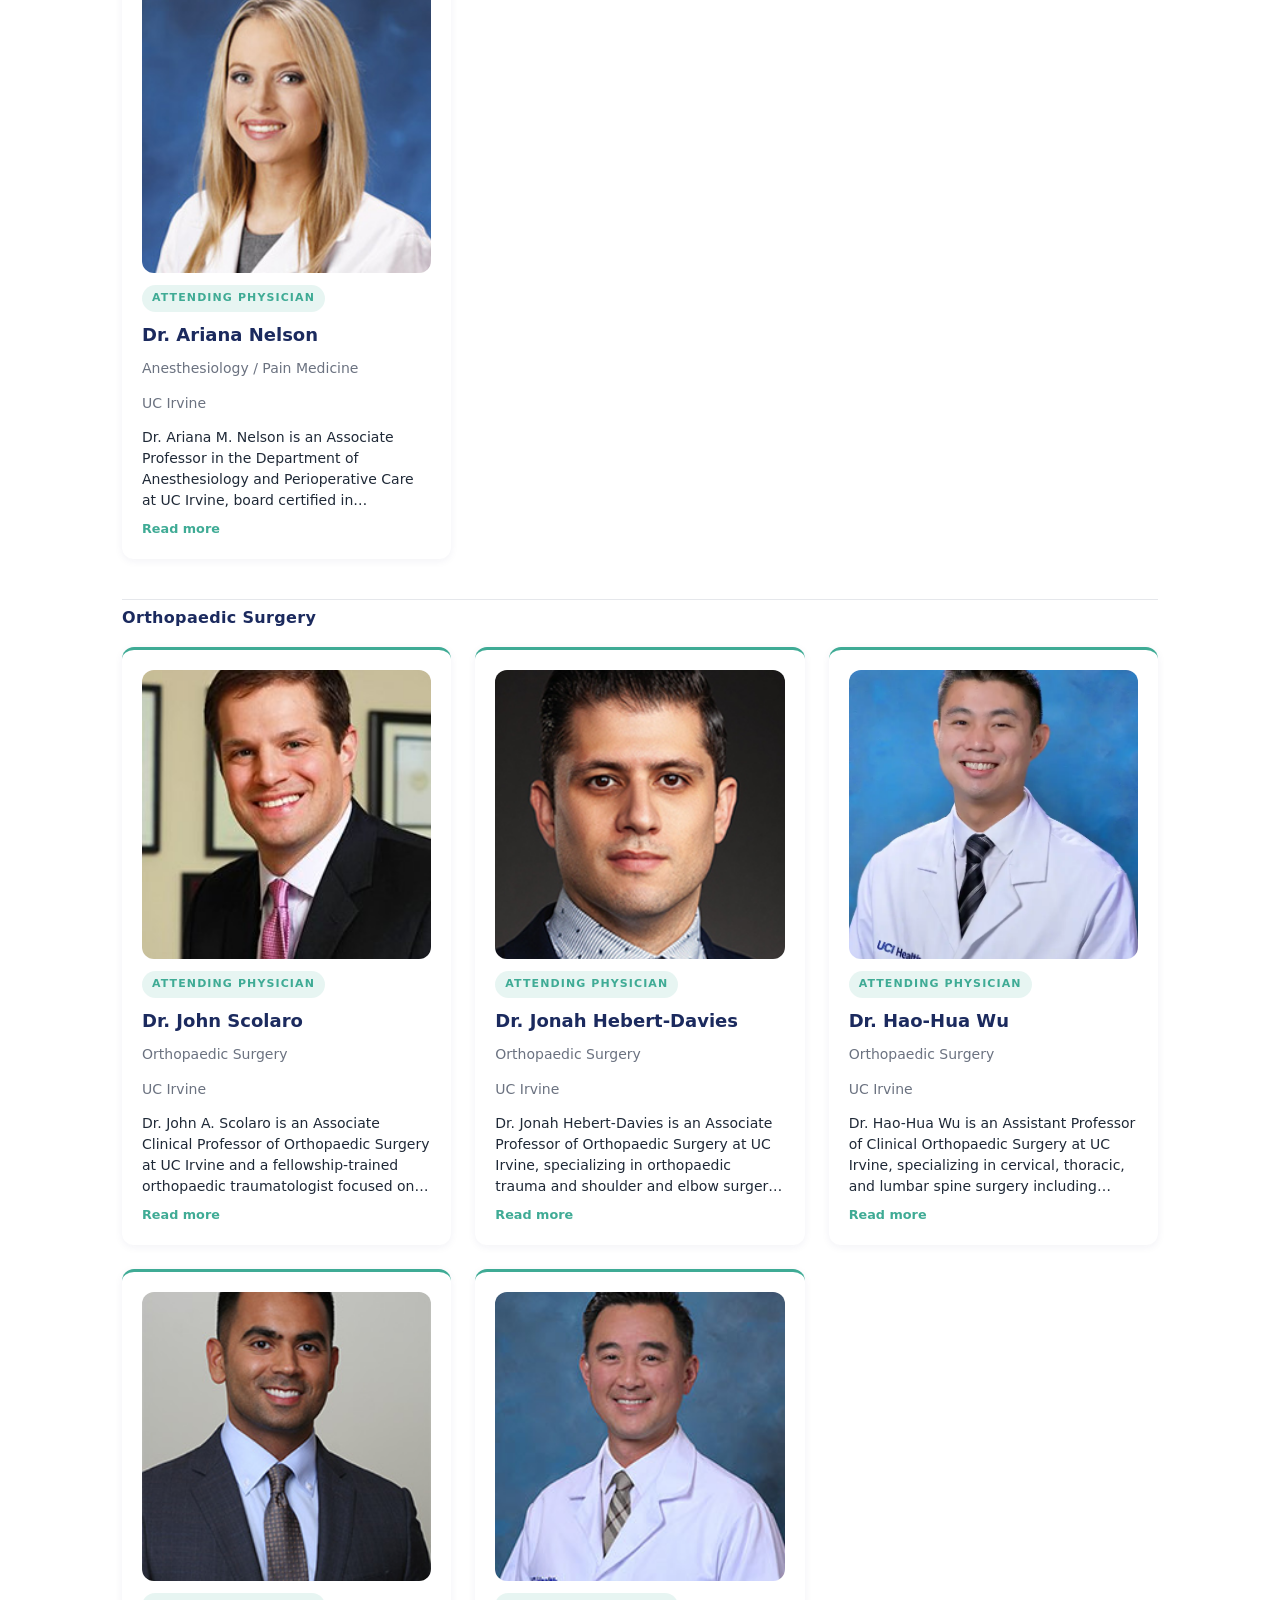
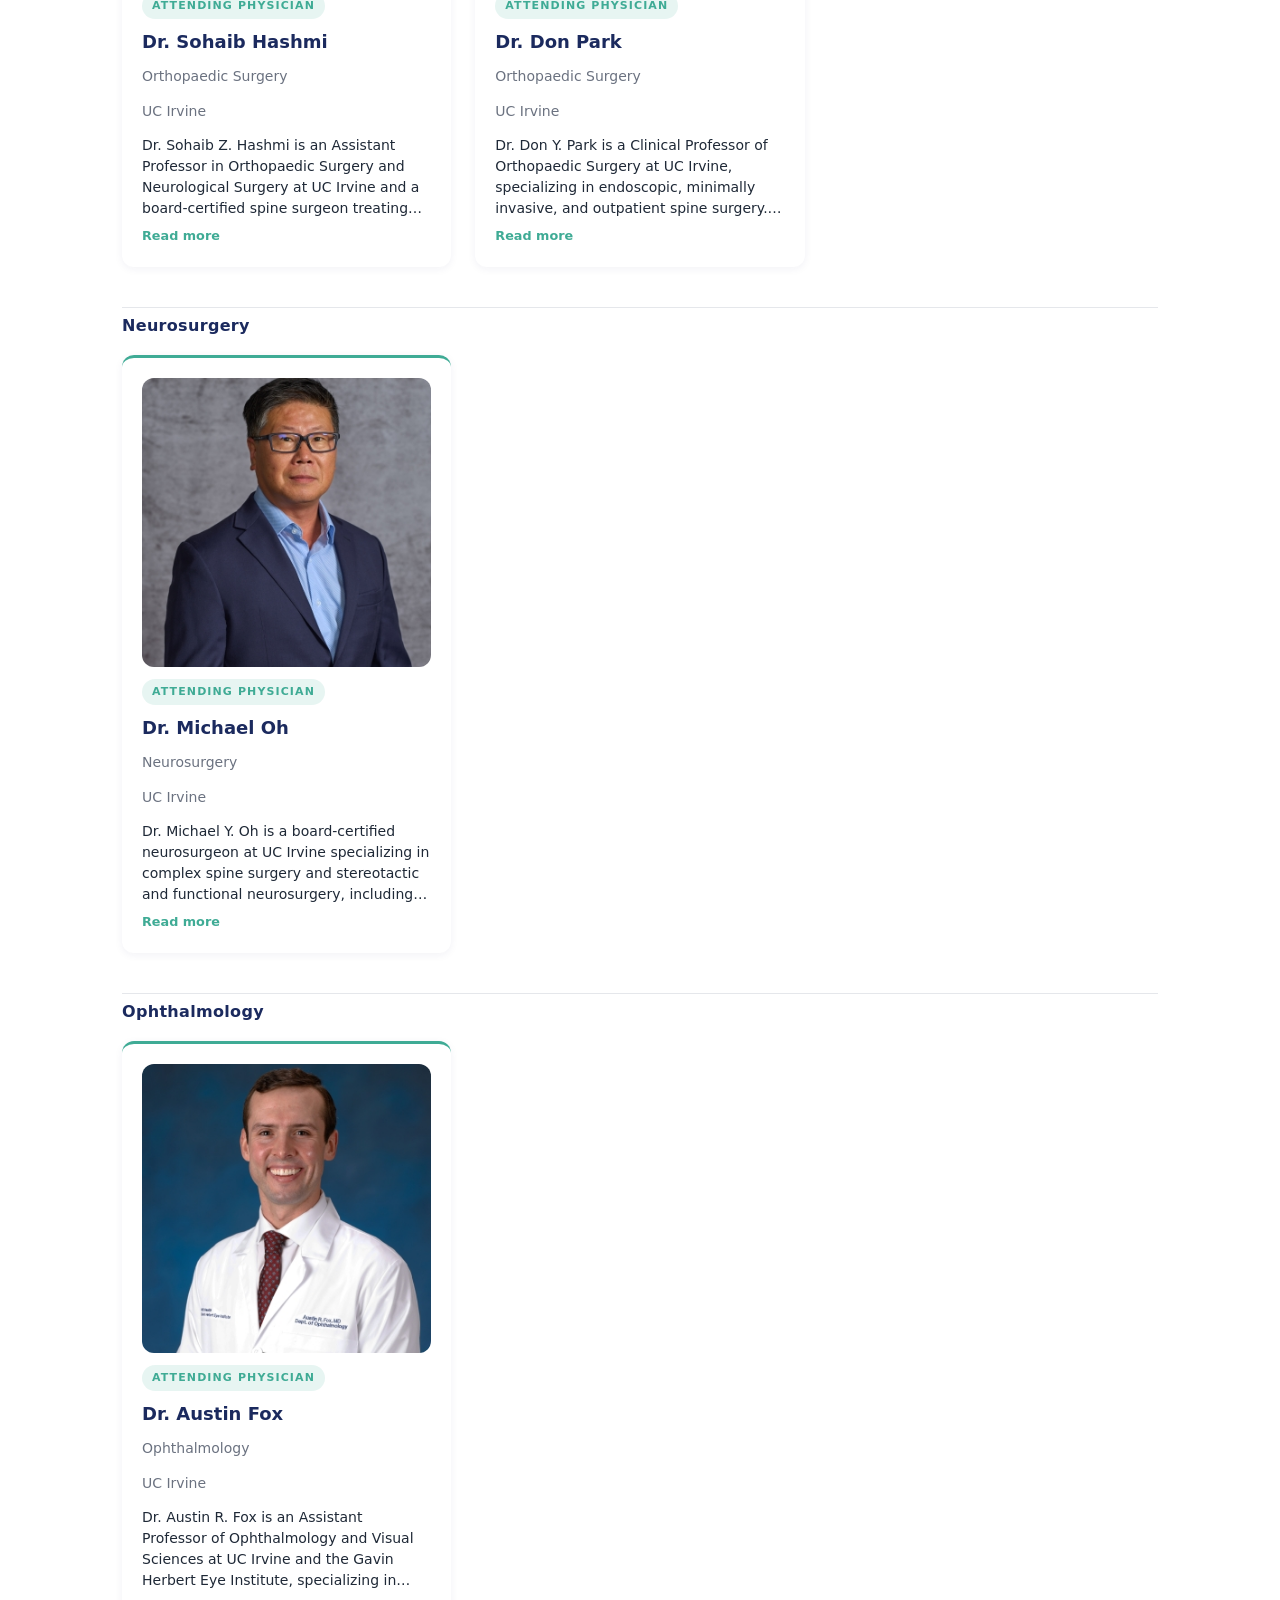
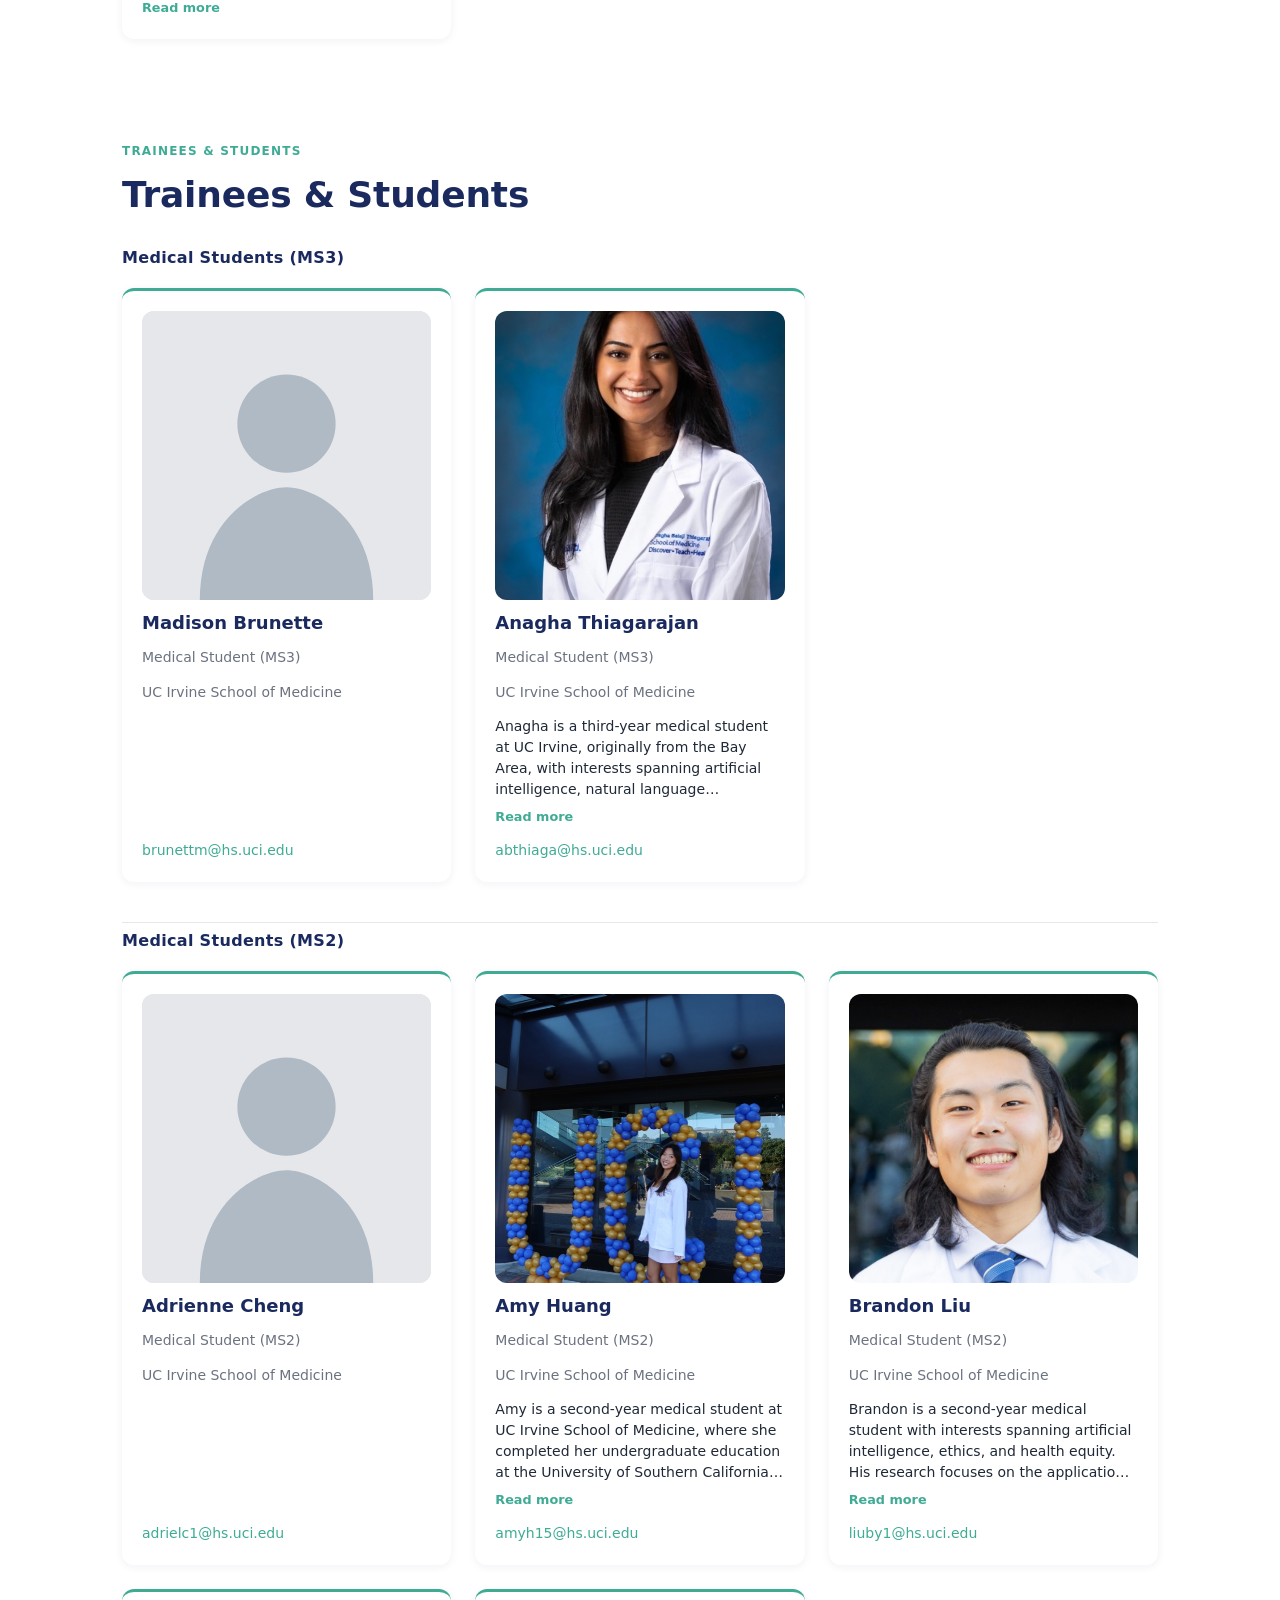
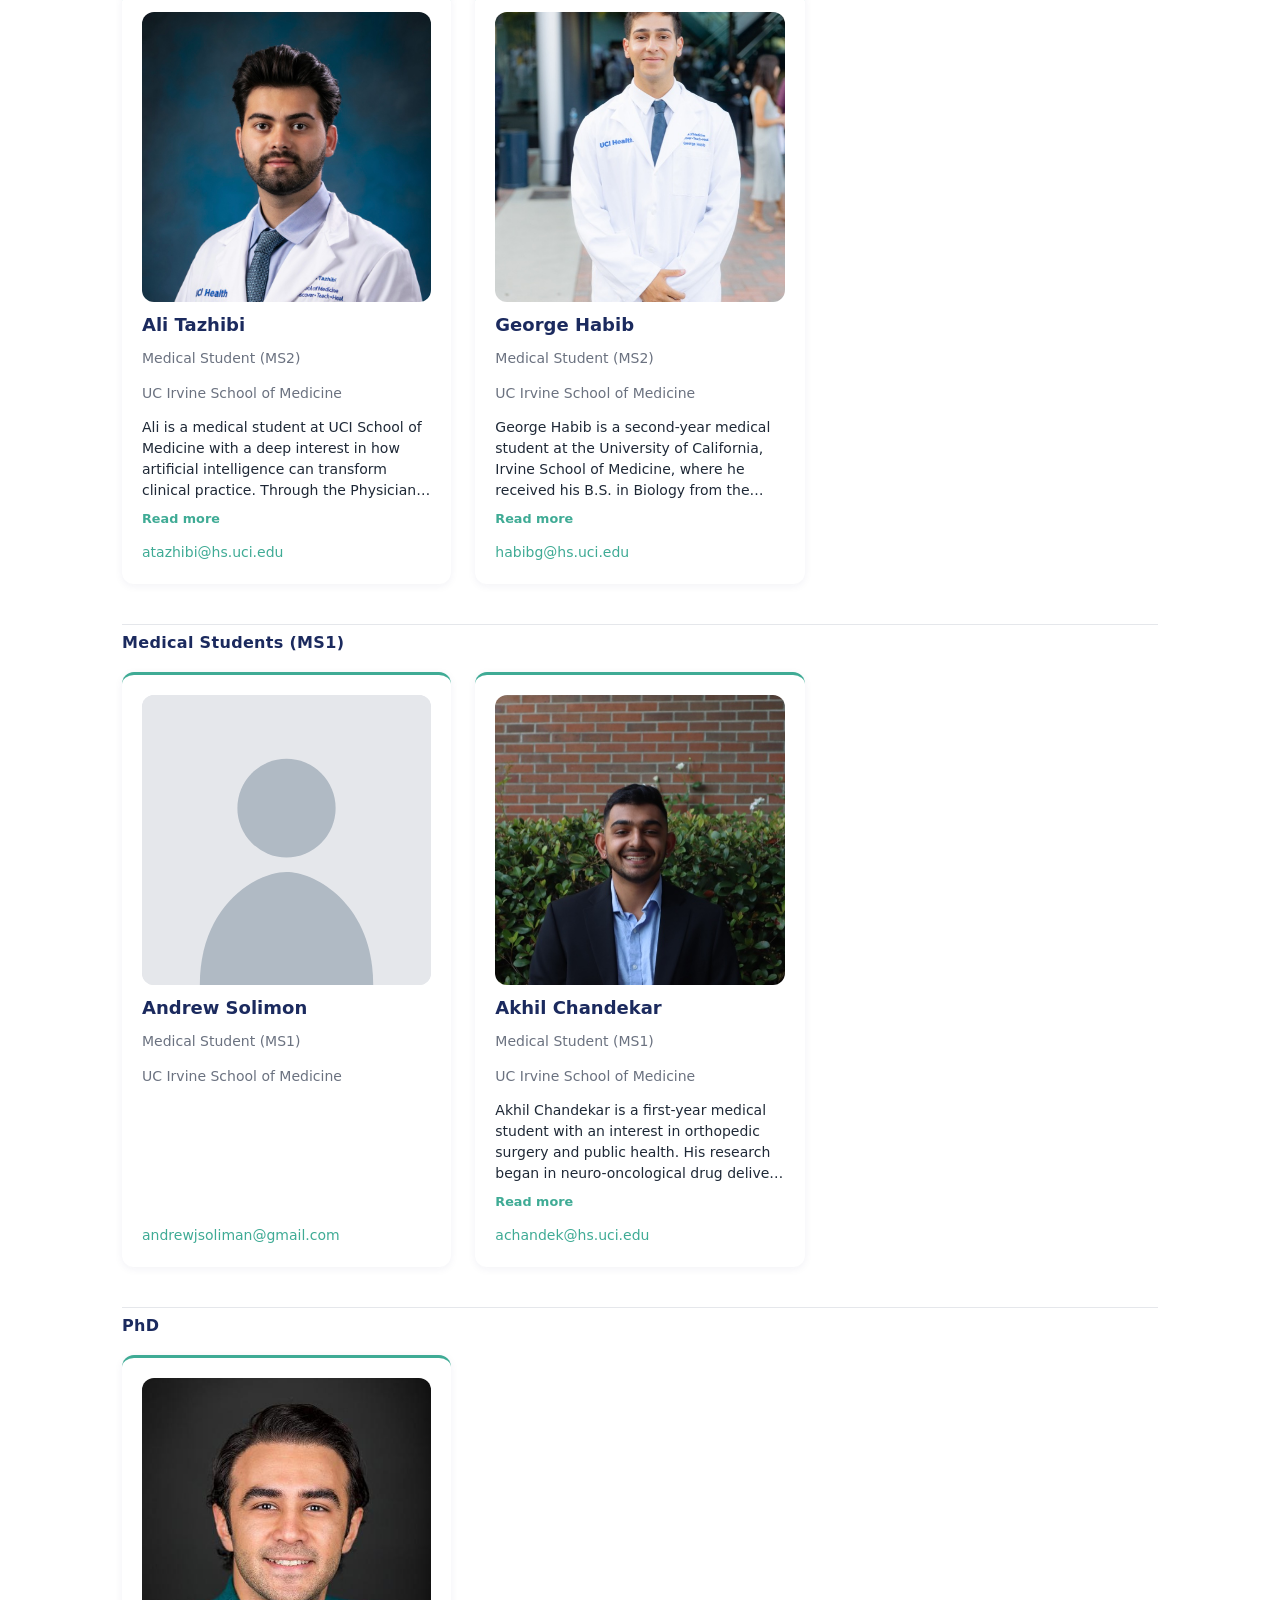
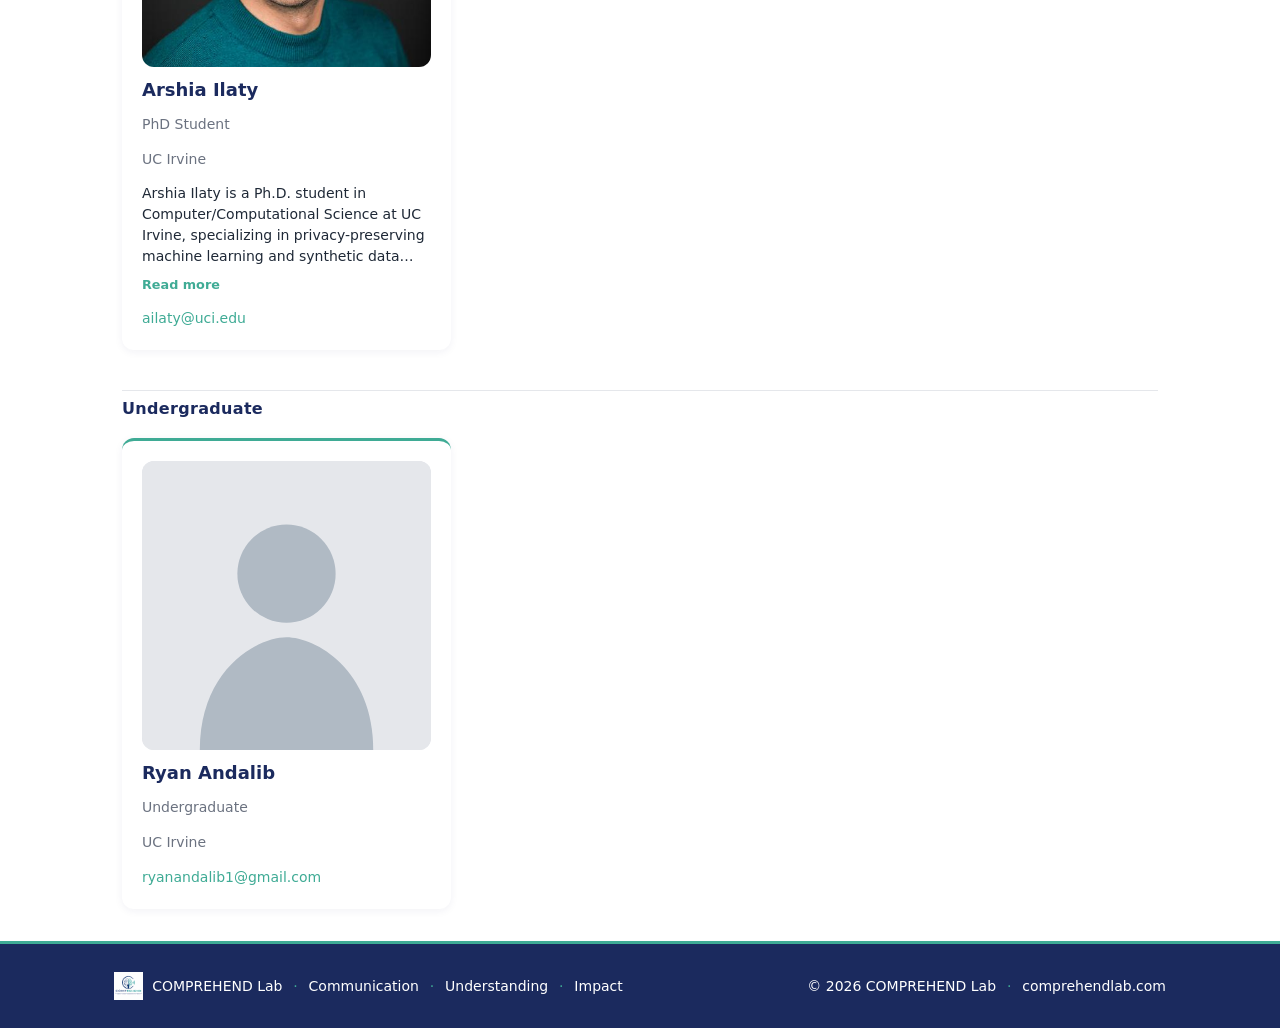
==== commit 785b77be: "Add bio and real headshot for Amy Huang Amy's MS2 card now displays her authored biography and heads" ====
--- a/people.html
+++ b/people.html
@@ -224,10 +224,11 @@
             <a class="email" href="mailto:adrielc1@hs.uci.edu">adrielc1@hs.uci.edu</a>
           </article>
           <article class="person">
-            <img class="headshot" src="assets/silhouette.svg" alt="Headshot of Amy Huang">
+            <img class="headshot" src="assets/people/amy-huang.jpg" alt="Headshot of Amy Huang">
             <h3>Amy Huang</h3>
             <p class="role">Medical Student (MS2)</p>
             <p class="affiliation">UC Irvine School of Medicine</p>
+            <p class="bio">Amy is a second-year medical student at UC Irvine School of Medicine, where she completed her undergraduate education at the University of Southern California. Her research interests lie at the intersection of artificial intelligence, orthopaedic surgery, and health equity, with a focus on how AI-driven tools can make complex medical information more accessible and understandable for diverse patient populations. Within COMPREHEND, Amy is contributing to projects examining AI-simplified orthopaedic patient education materials and the role of physician social media presence in shaping patient trust. She believes that thoughtful integration of AI in medicine holds the potential to close longstanding gaps in equitable care, ensuring that all patients can meaningfully engage with their own health.</p>
             <a class="email" href="mailto:amyh15@hs.uci.edu">amyh15@hs.uci.edu</a>
           </article>
           <article class="person">
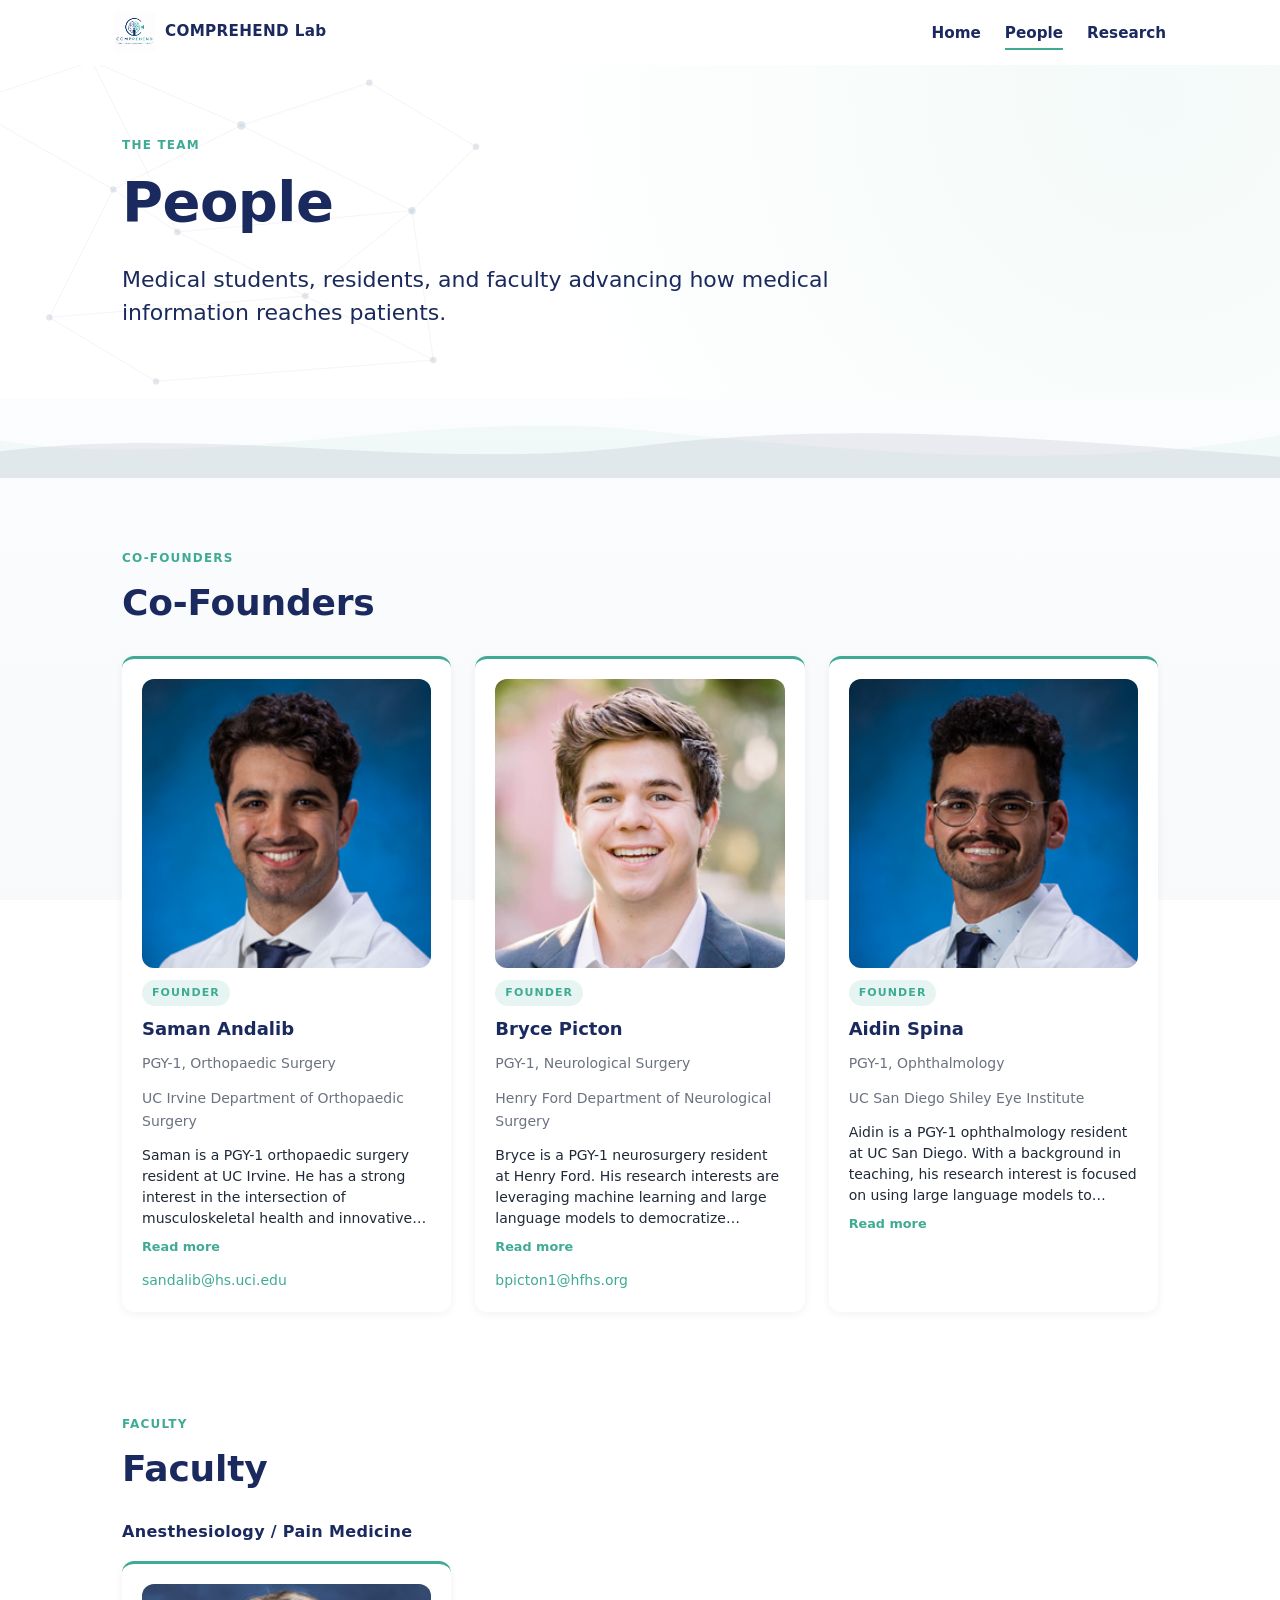
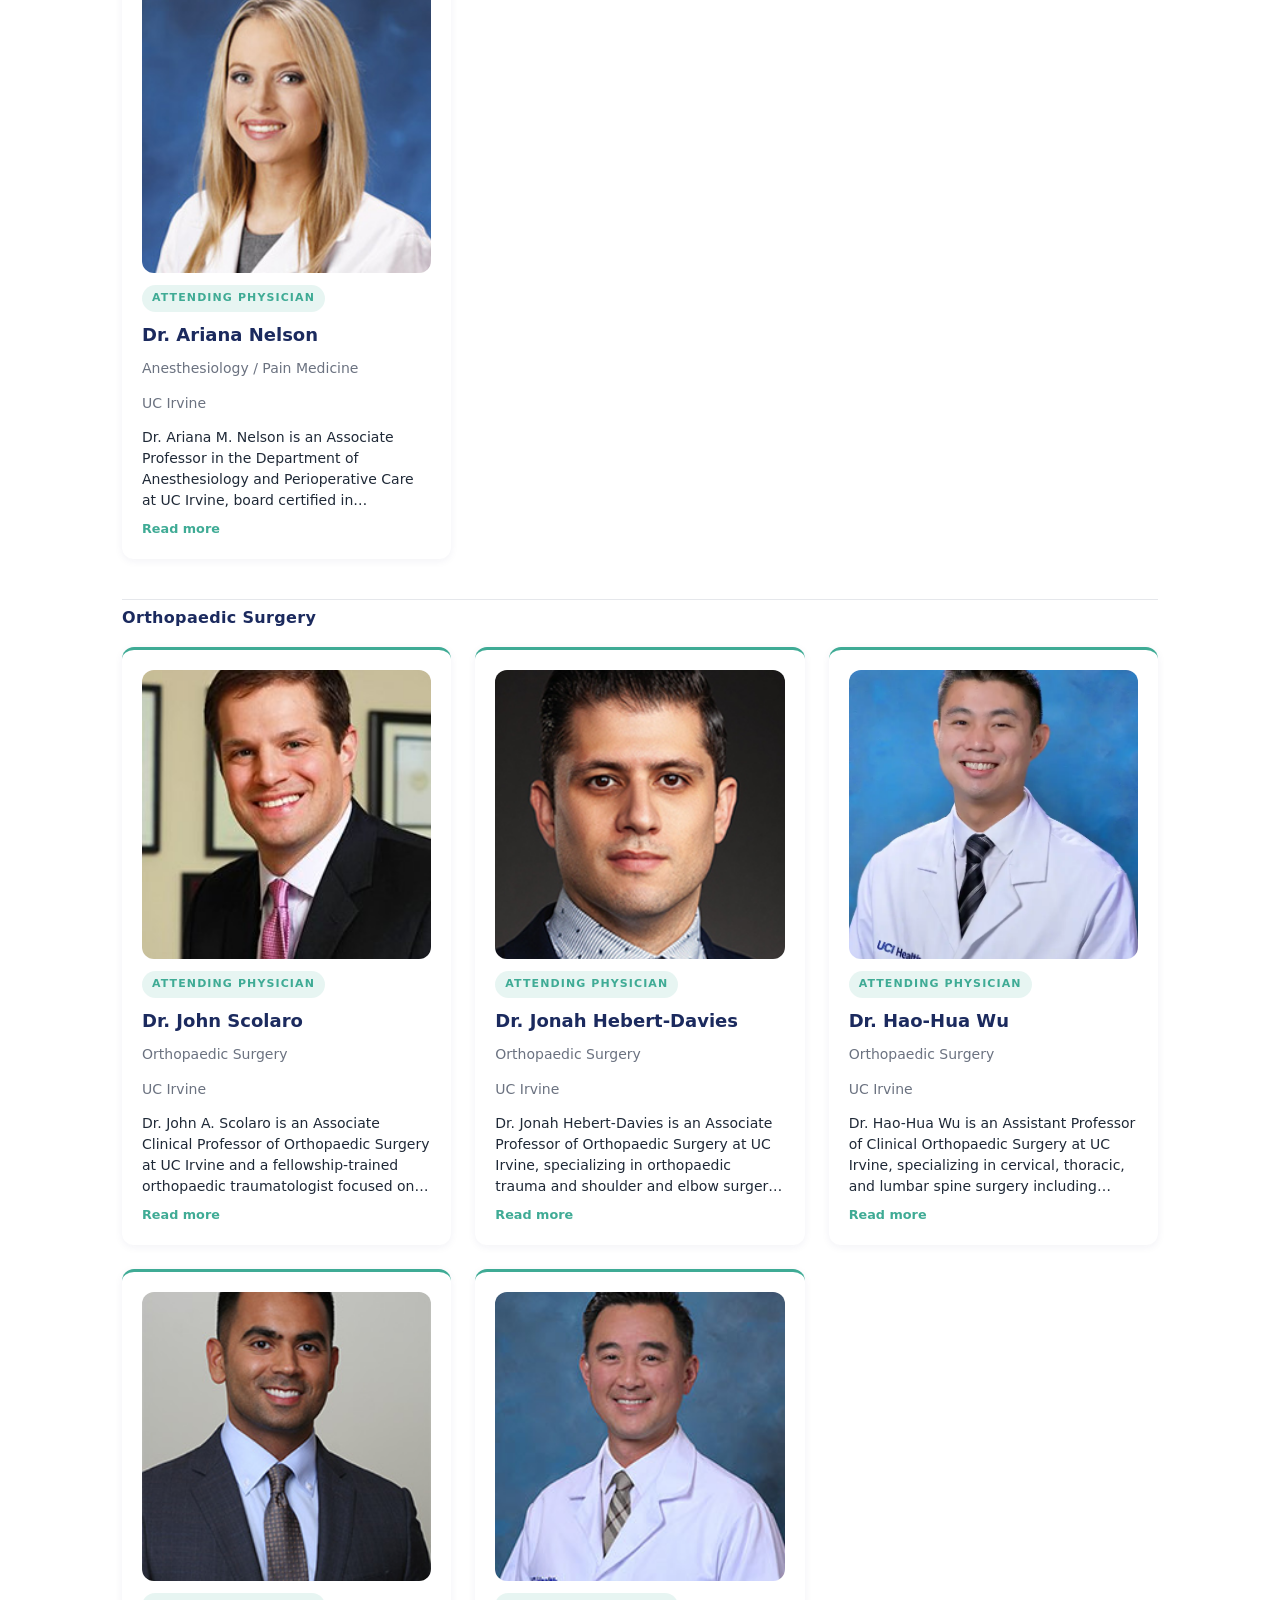
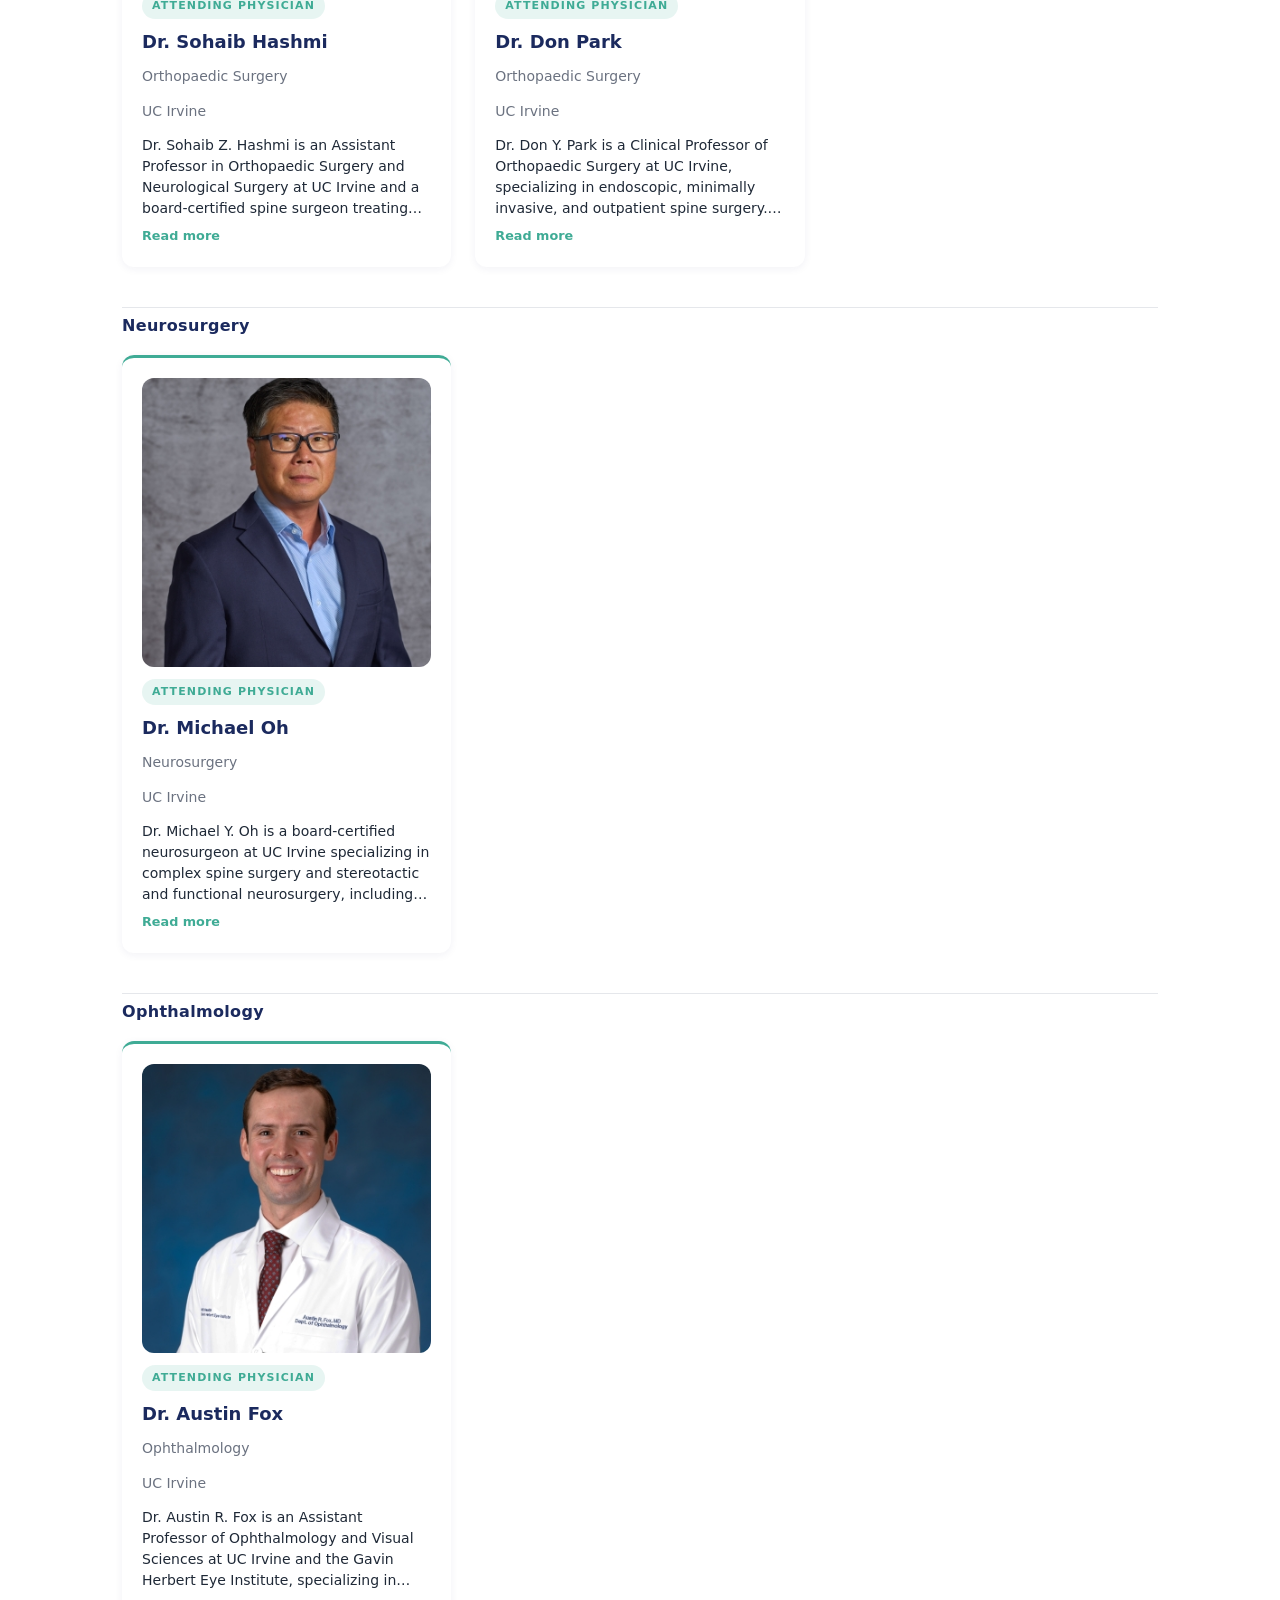
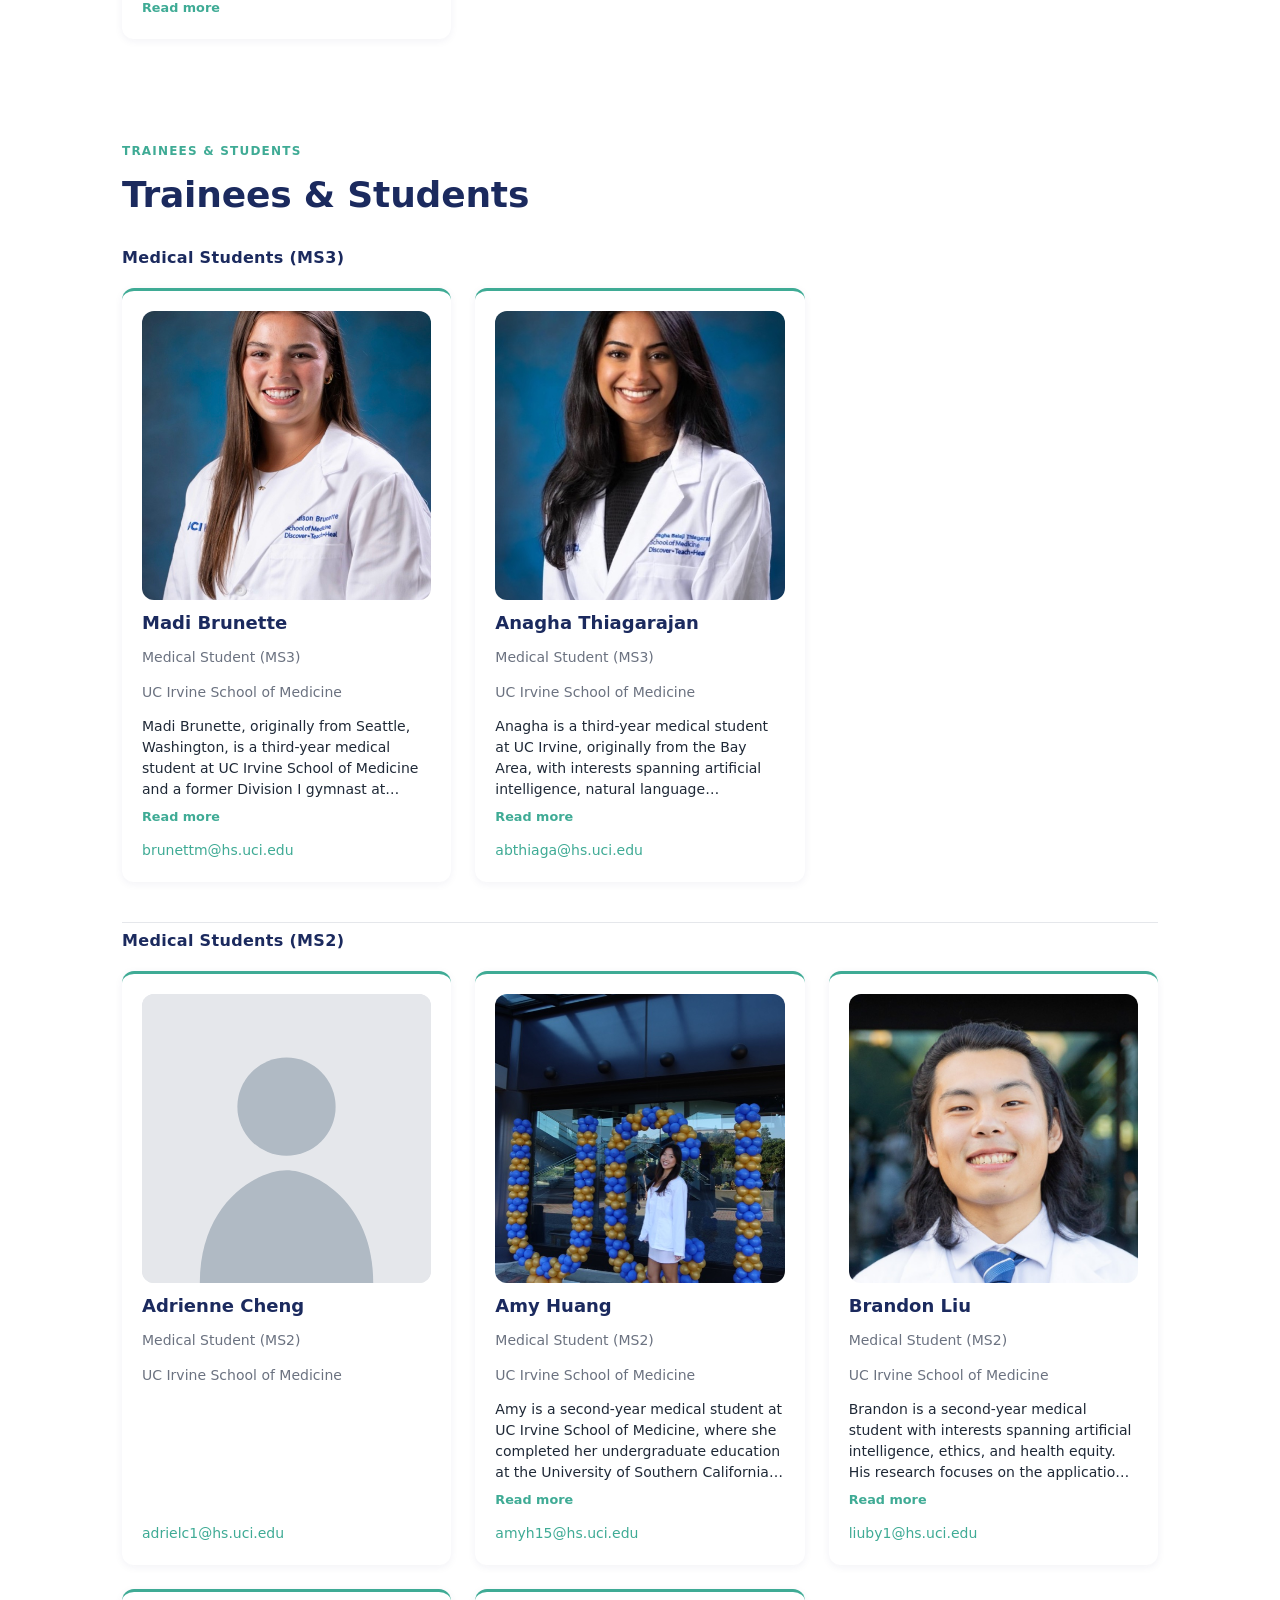
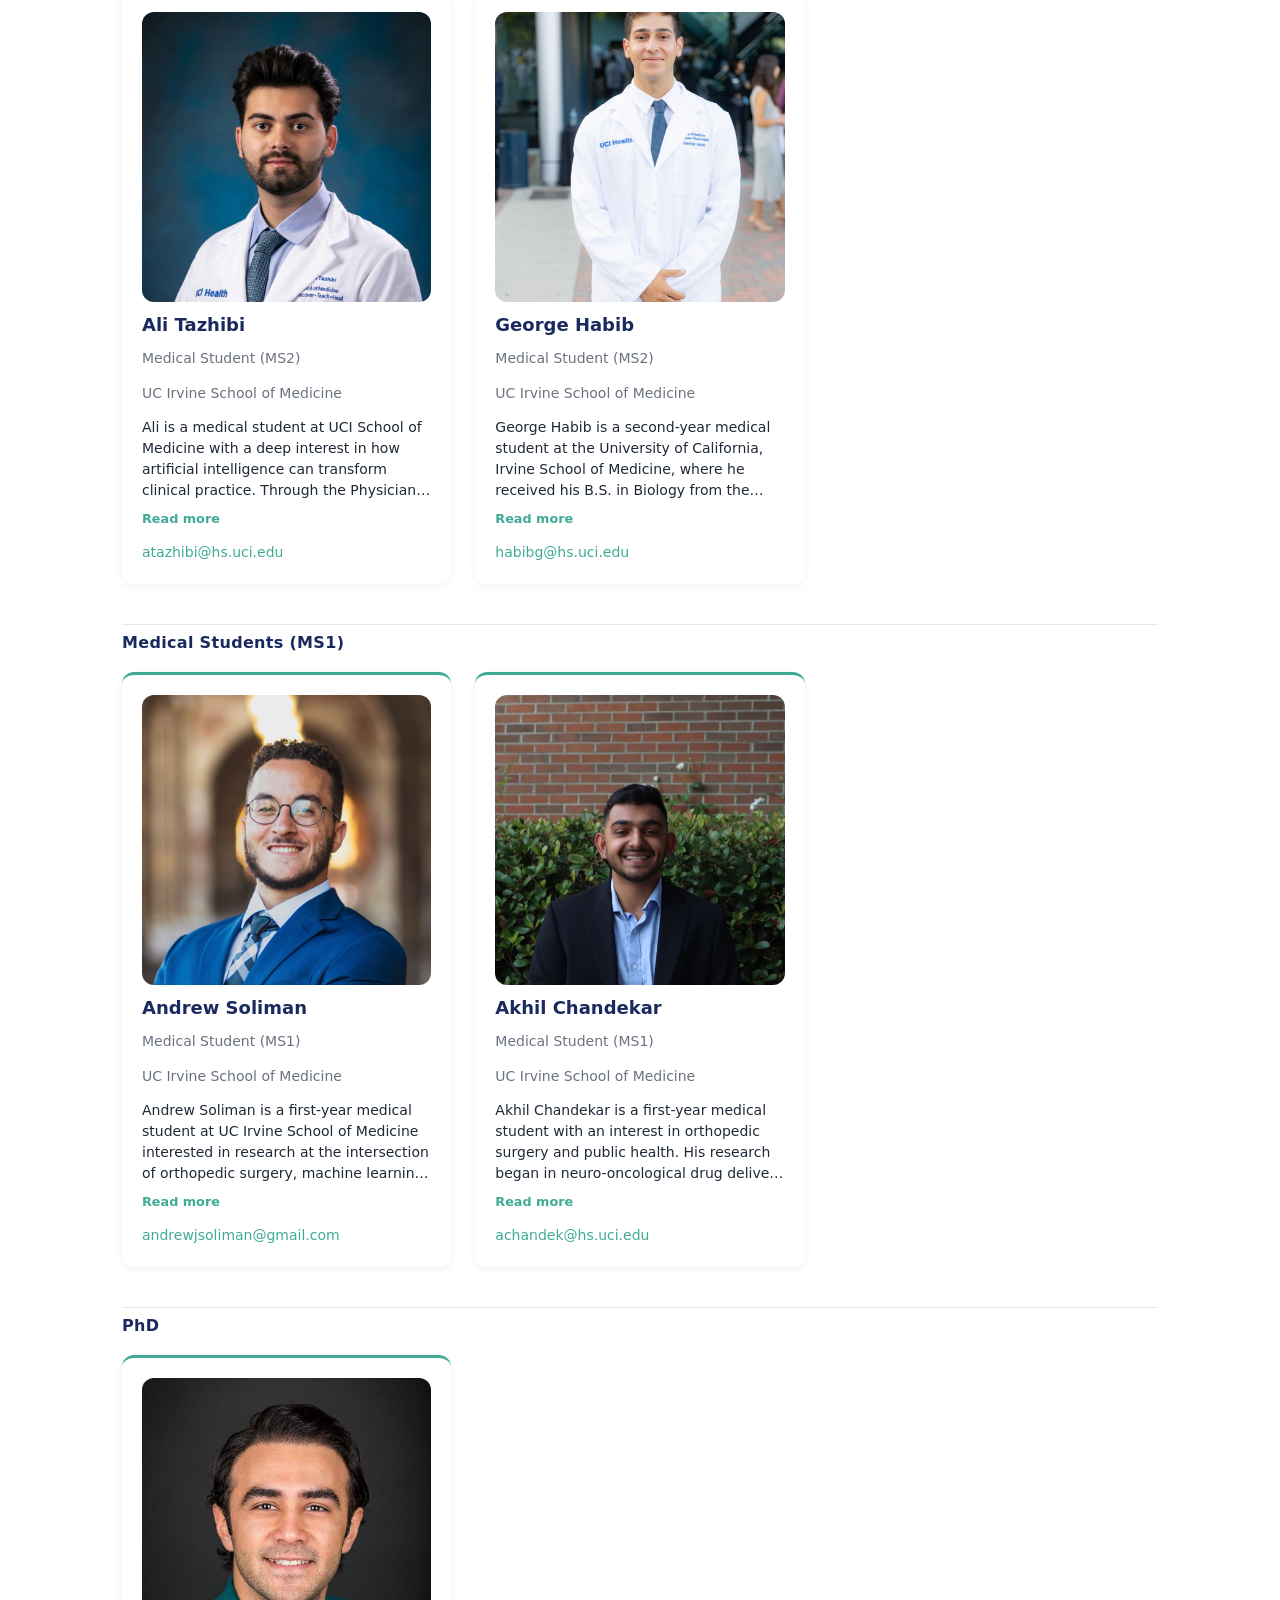
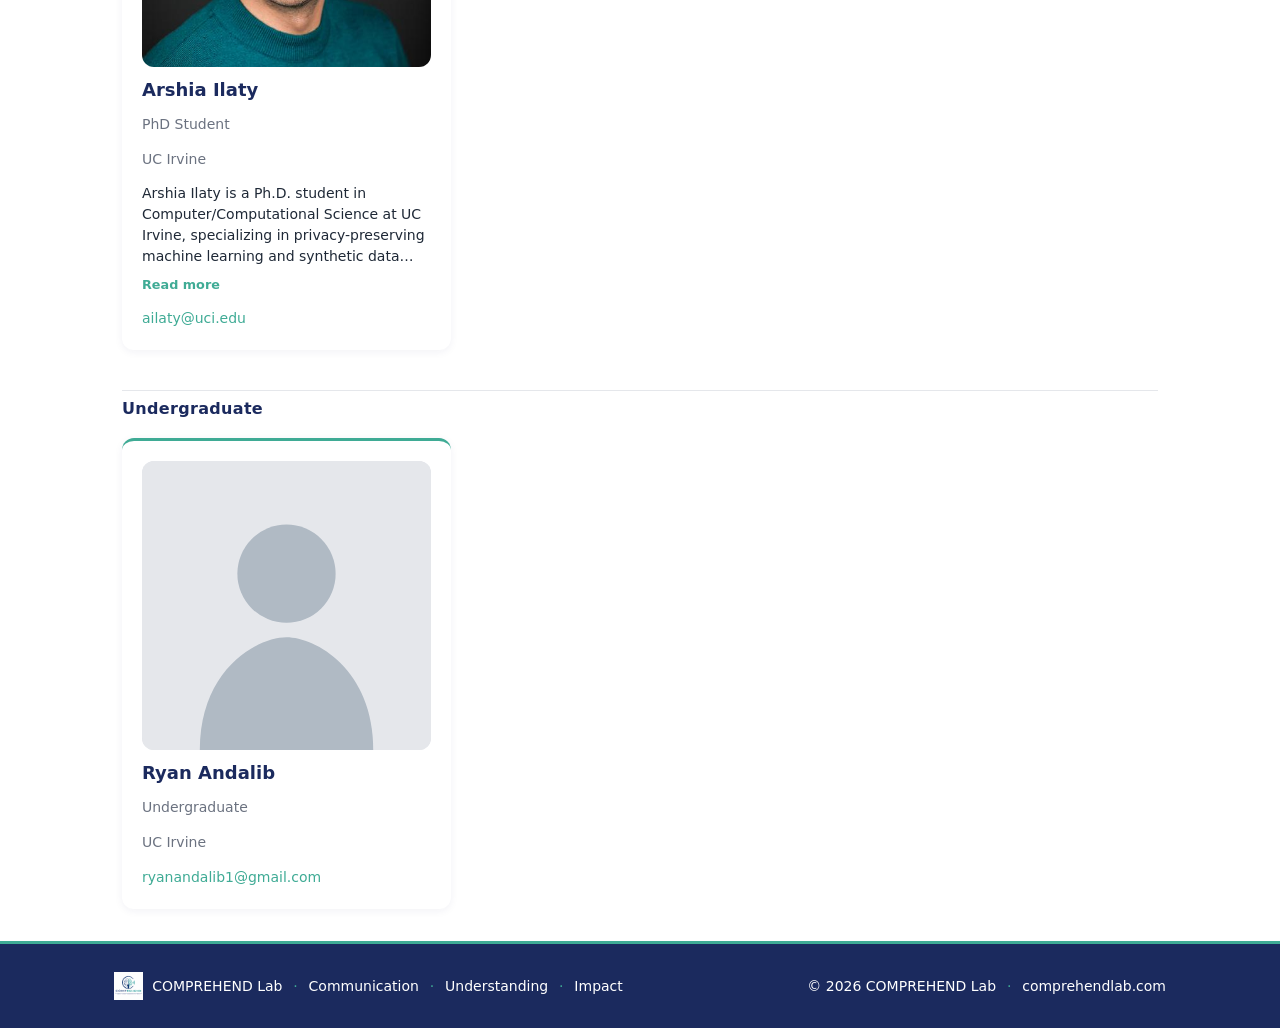
==== commit 9b987927: "Add bios and real headshots for Madi and Andrew Madi Brunette (MS3) and Andrew Soliman (MS1) now dis" ====
--- a/people.html
+++ b/people.html
@@ -198,10 +198,11 @@
         <h3 class="subgroup-head">Medical Students (MS3)</h3>
         <div class="people-grid">
           <article class="person">
-            <img class="headshot" src="assets/silhouette.svg" alt="Headshot of Madison Brunette">
-            <h3>Madison Brunette</h3>
+            <img class="headshot" src="assets/people/madi-brunette.jpg" alt="Headshot of Madi Brunette">
+            <h3>Madi Brunette</h3>
             <p class="role">Medical Student (MS3)</p>
             <p class="affiliation">UC Irvine School of Medicine</p>
+            <p class="bio">Madi Brunette, originally from Seattle, Washington, is a third-year medical student at UC Irvine School of Medicine and a former Division I gymnast at Stanford University. Her research interests include orthopaedic surgery, artificial intelligence, and natural language processing, with a particular focus on how large language models can improve patient education, health literacy, and communication to make medical information more accessible and actionable for diverse patient populations. Outside of AI, her research focuses on chronic rotator cuff tears, peripheral nerve injury, and the role of metabolic health in orthopaedic outcomes. Drawing from her experience in collegiate athletics, Madi views healthcare as a team effort and believes that clear, reproducible, and accessible communication is essential to delivering high-quality patient care.</p>
             <a class="email" href="mailto:brunettm@hs.uci.edu">brunettm@hs.uci.edu</a>
           </article>
           <article class="person">
@@ -260,10 +261,11 @@
         <h3 class="subgroup-head">Medical Students (MS1)</h3>
         <div class="people-grid">
           <article class="person">
-            <img class="headshot" src="assets/silhouette.svg" alt="Headshot of Andrew Solimon">
-            <h3>Andrew Solimon</h3>
+            <img class="headshot" src="assets/people/andrew-soliman.jpg" alt="Headshot of Andrew Soliman">
+            <h3>Andrew Soliman</h3>
             <p class="role">Medical Student (MS1)</p>
             <p class="affiliation">UC Irvine School of Medicine</p>
+            <p class="bio">Andrew Soliman is a first-year medical student at UC Irvine School of Medicine interested in research at the intersection of orthopedic surgery, machine learning, and health equity, with a particular focus on developing predictive modeling frameworks that leverage large-scale clinical data to help patients make more informed decisions about their care. Andrew earned both his B.S. in Physiological Science and M.Sc. in Data Science at UCLA, where he also led multiple clinical data science initiatives spanning predictive models for adverse outcomes in patients receiving novel immunotherapy treatments, biobank curation for translational research, and a health system needs assessment to identify gaps in care delivery. He is now eager to apply data science methods to orthopedic surgery to improve perioperative risk prediction, optimize treatment selection, and support data-driven decision-making for patients and orthopedic surgeons alike.</p>
             <a class="email" href="mailto:andrewjsoliman@gmail.com">andrewjsoliman@gmail.com</a>
           </article>
           <article class="person">
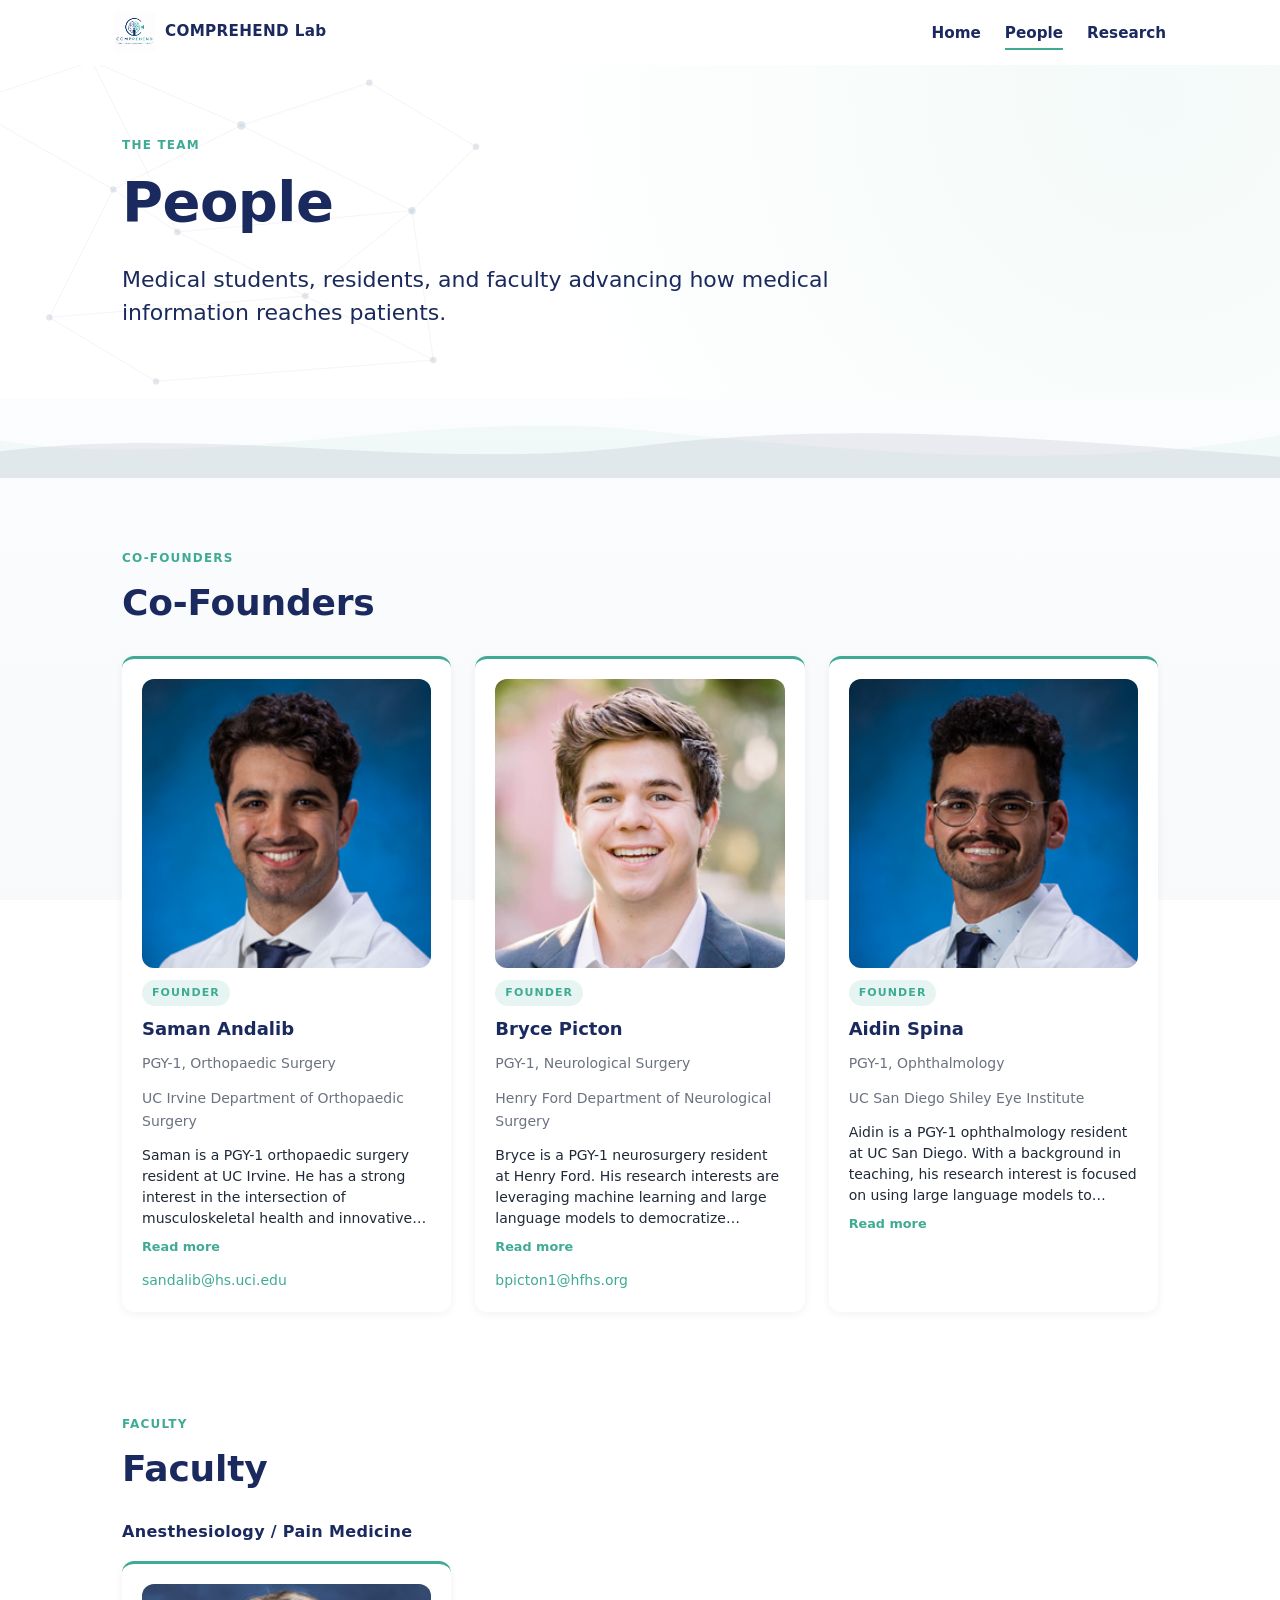
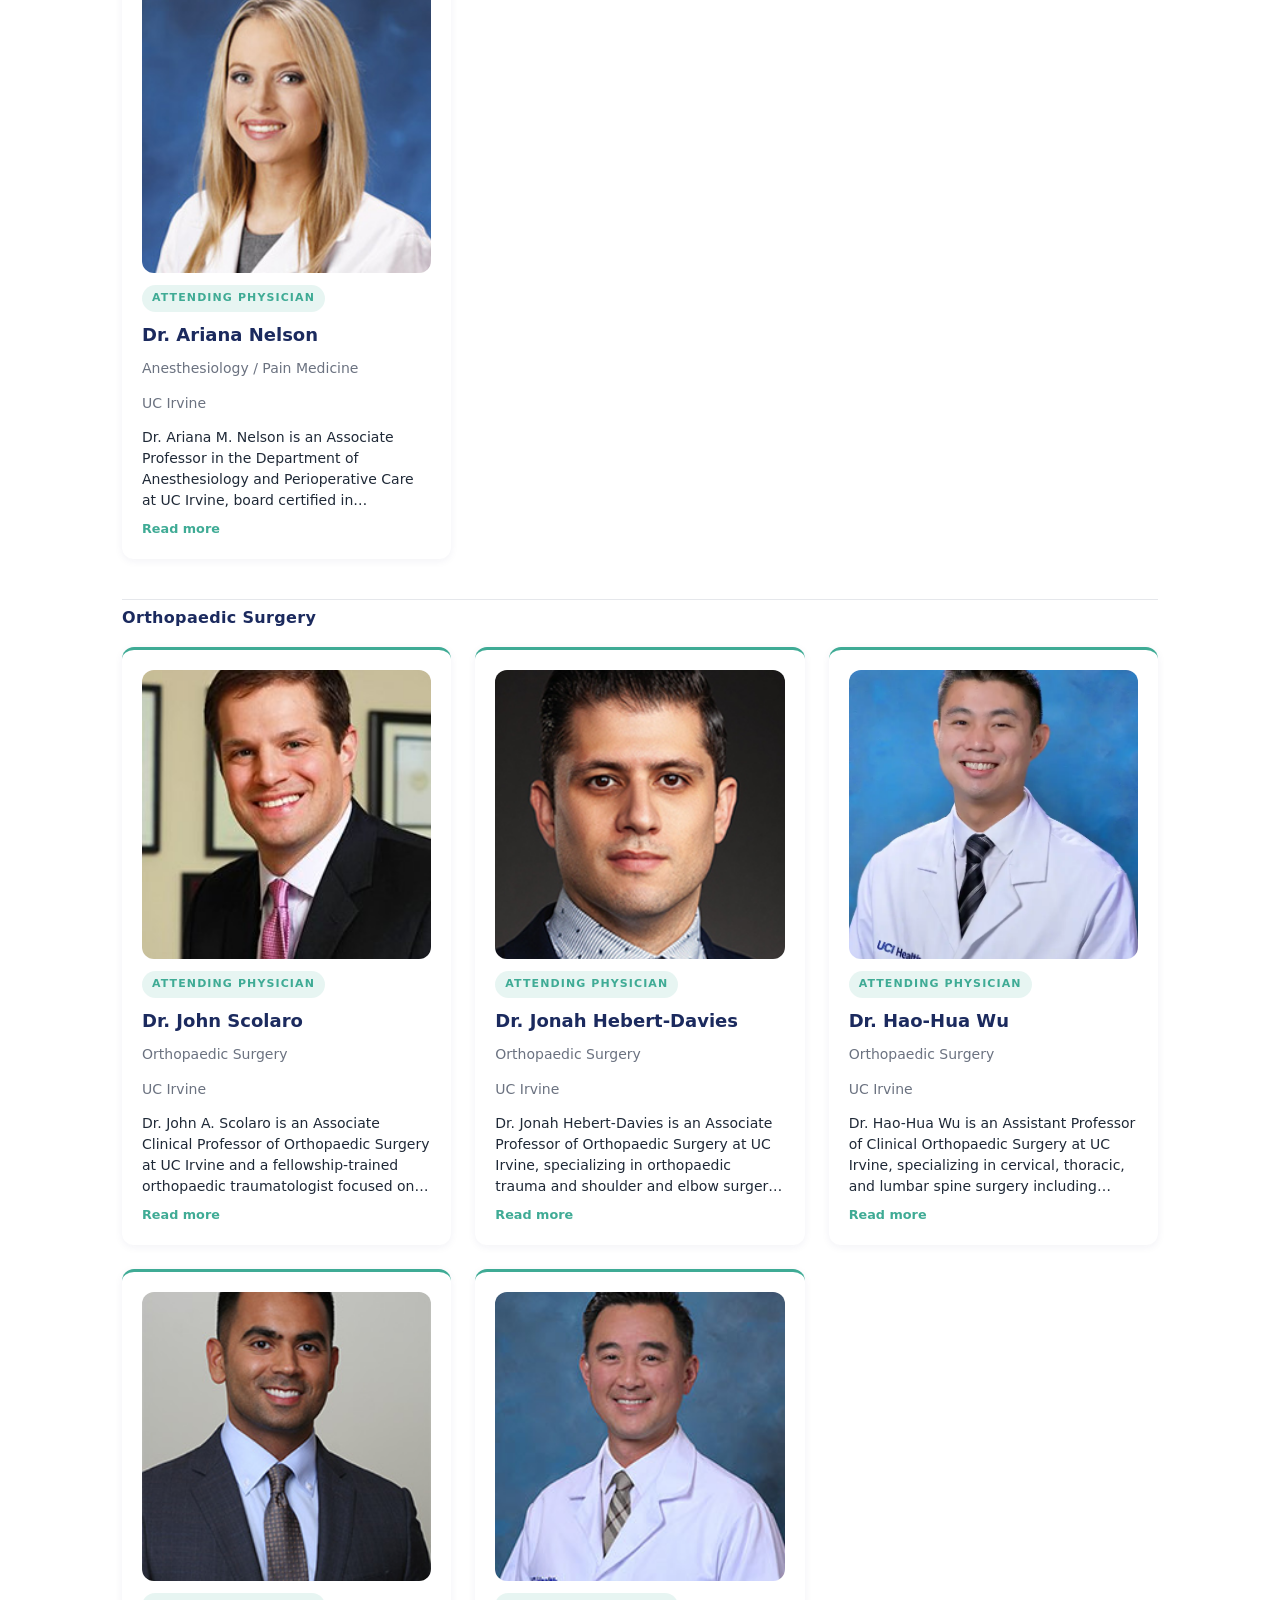
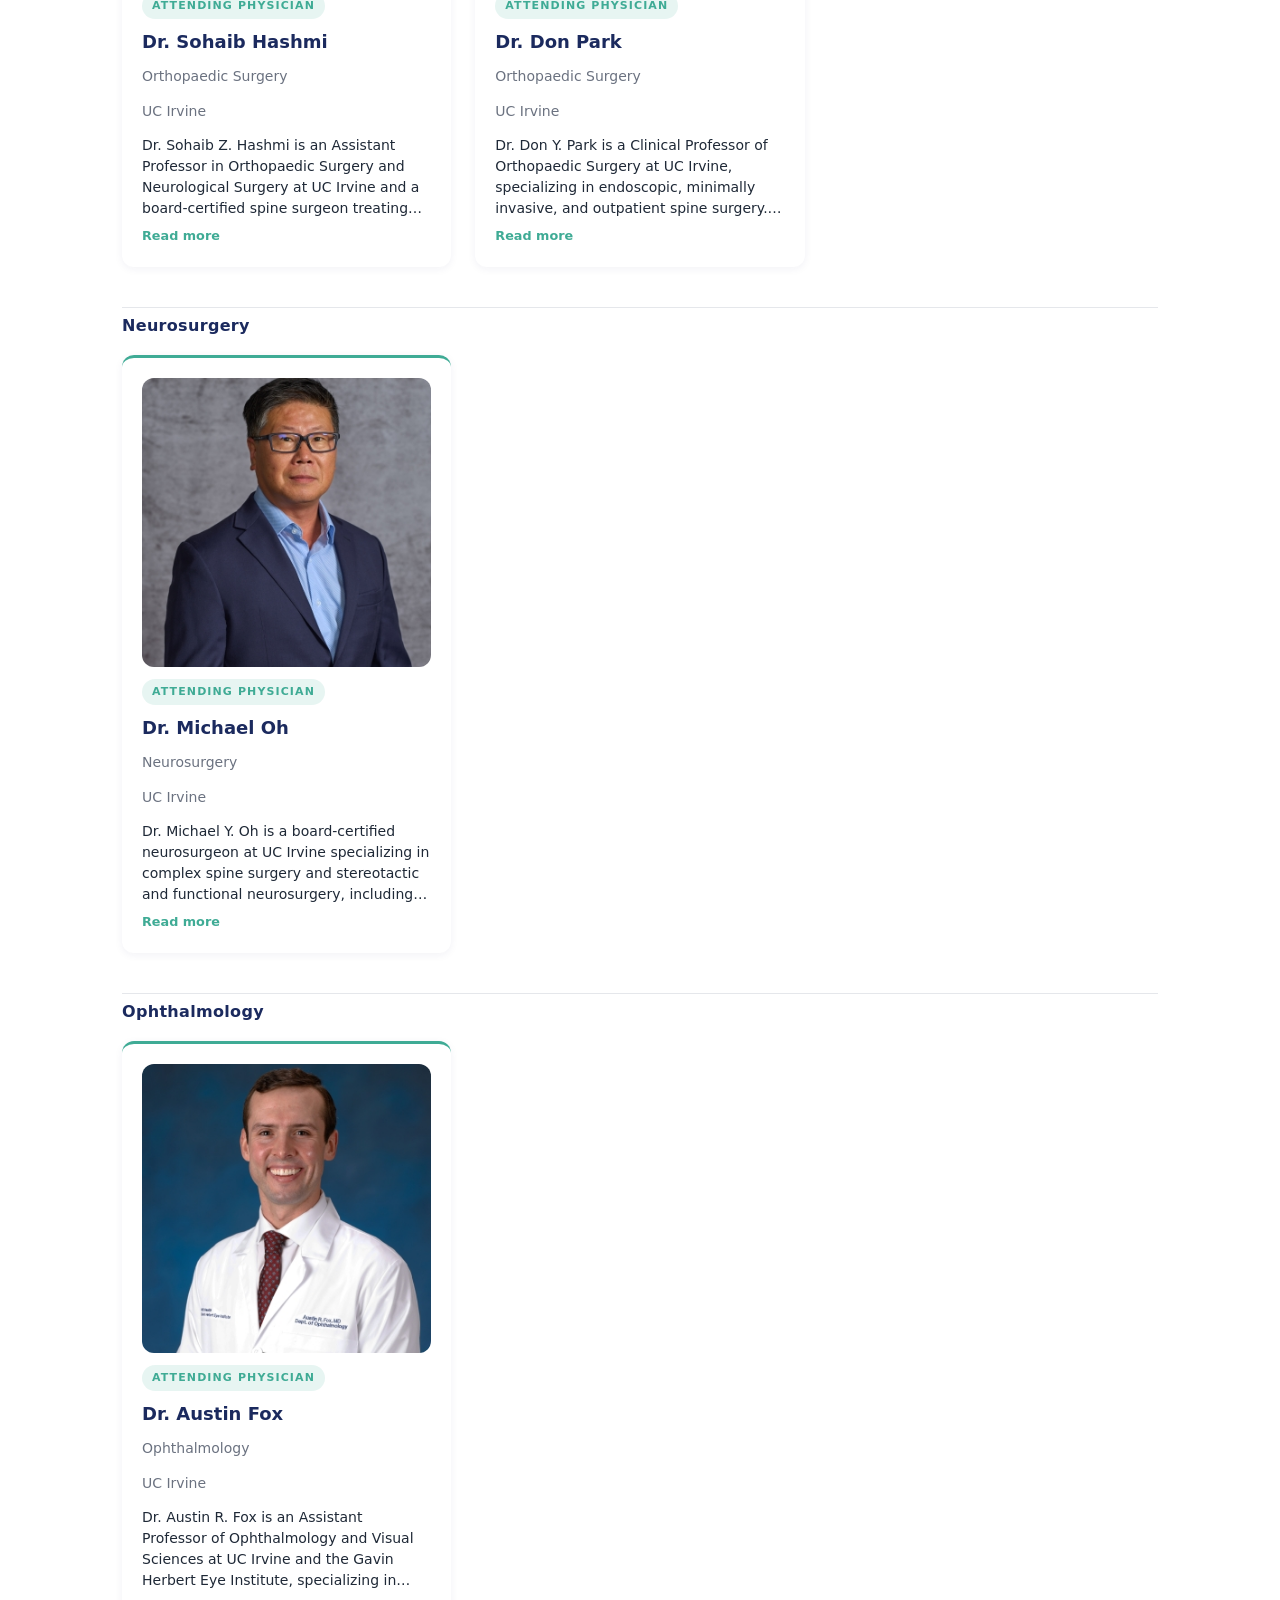
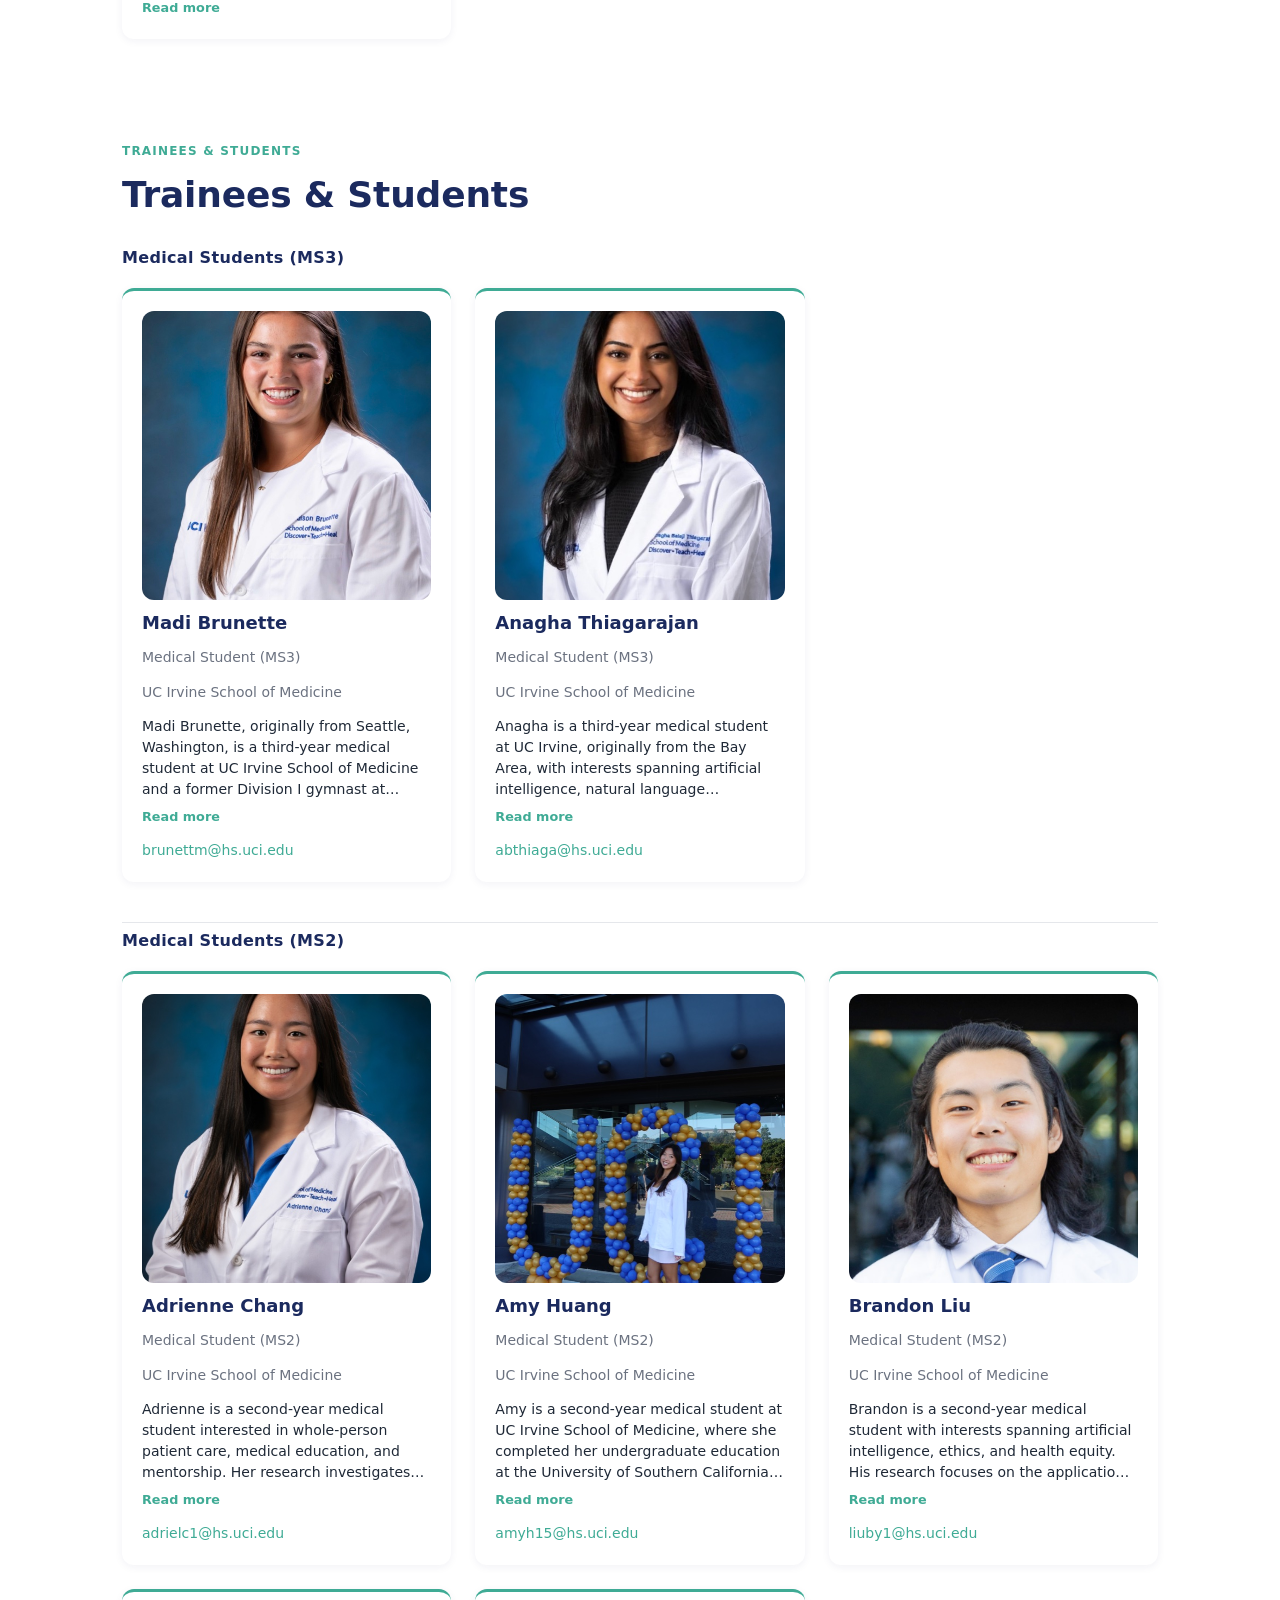
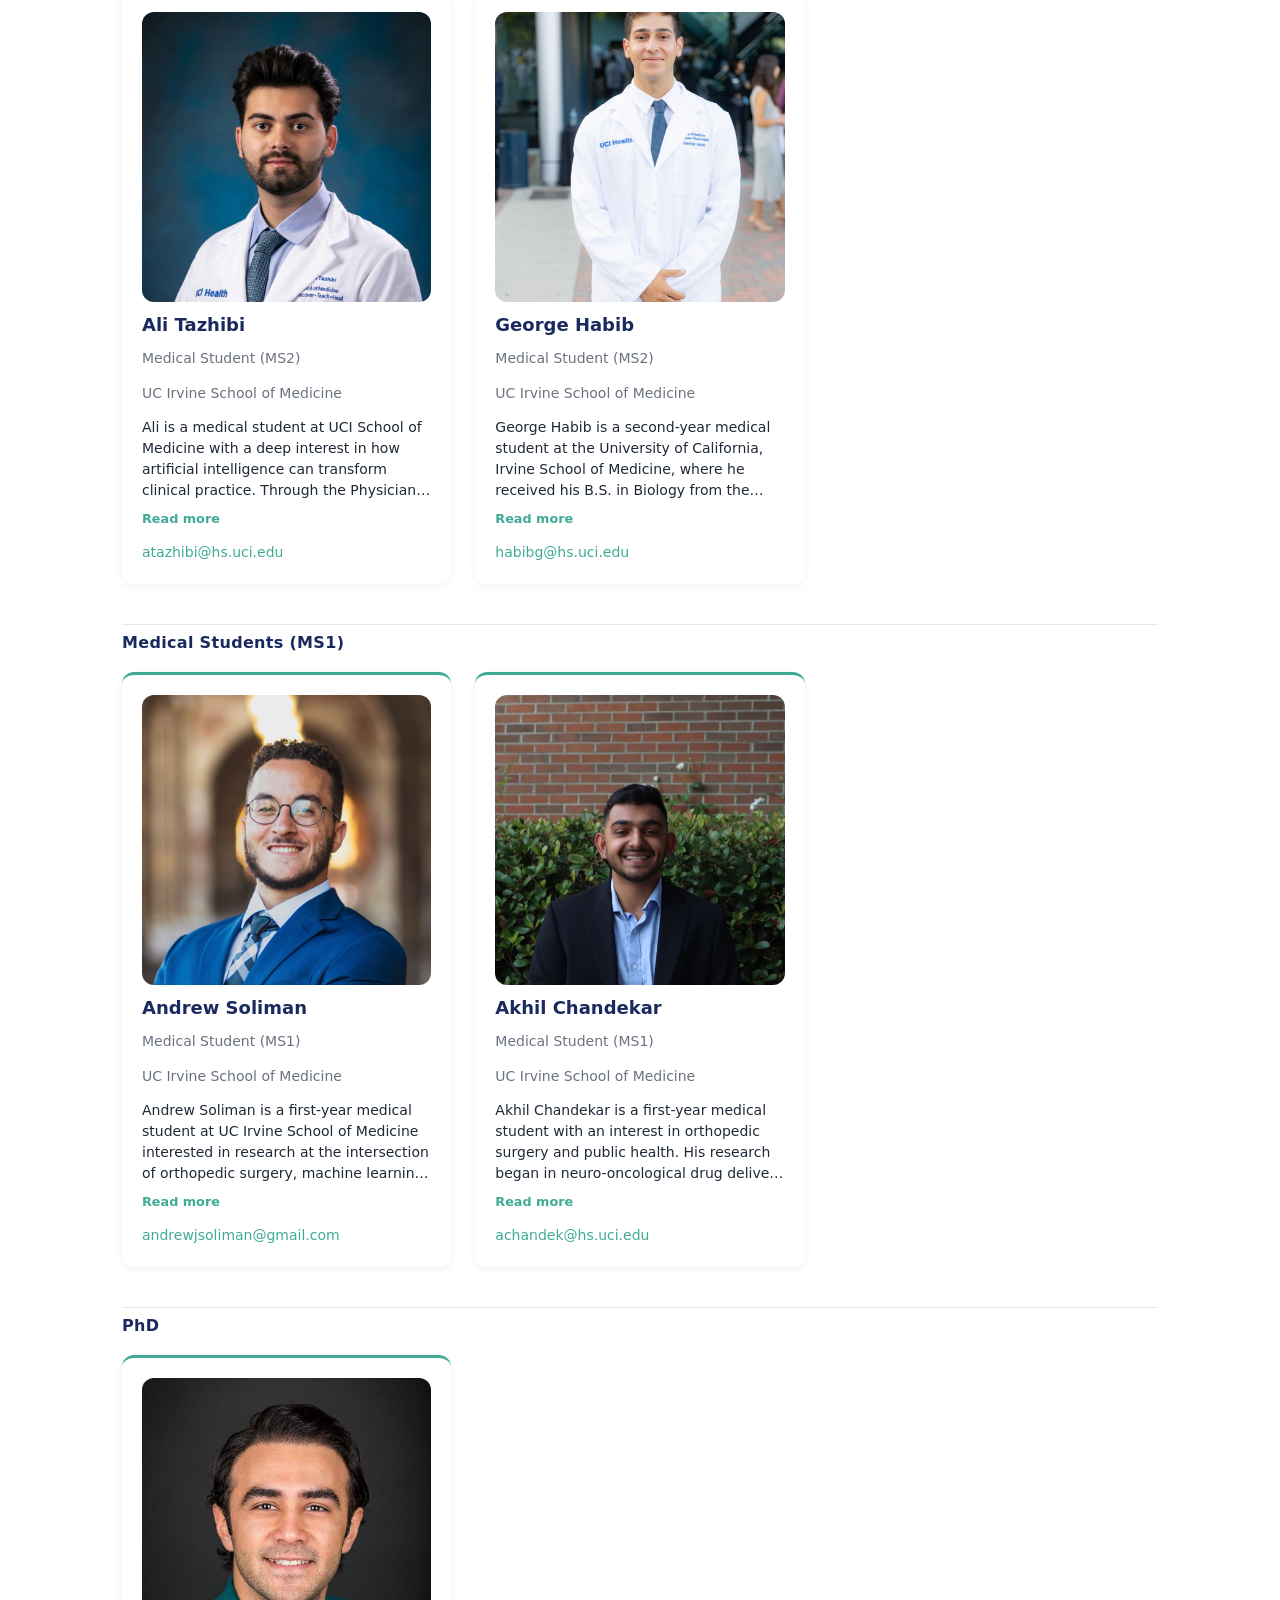
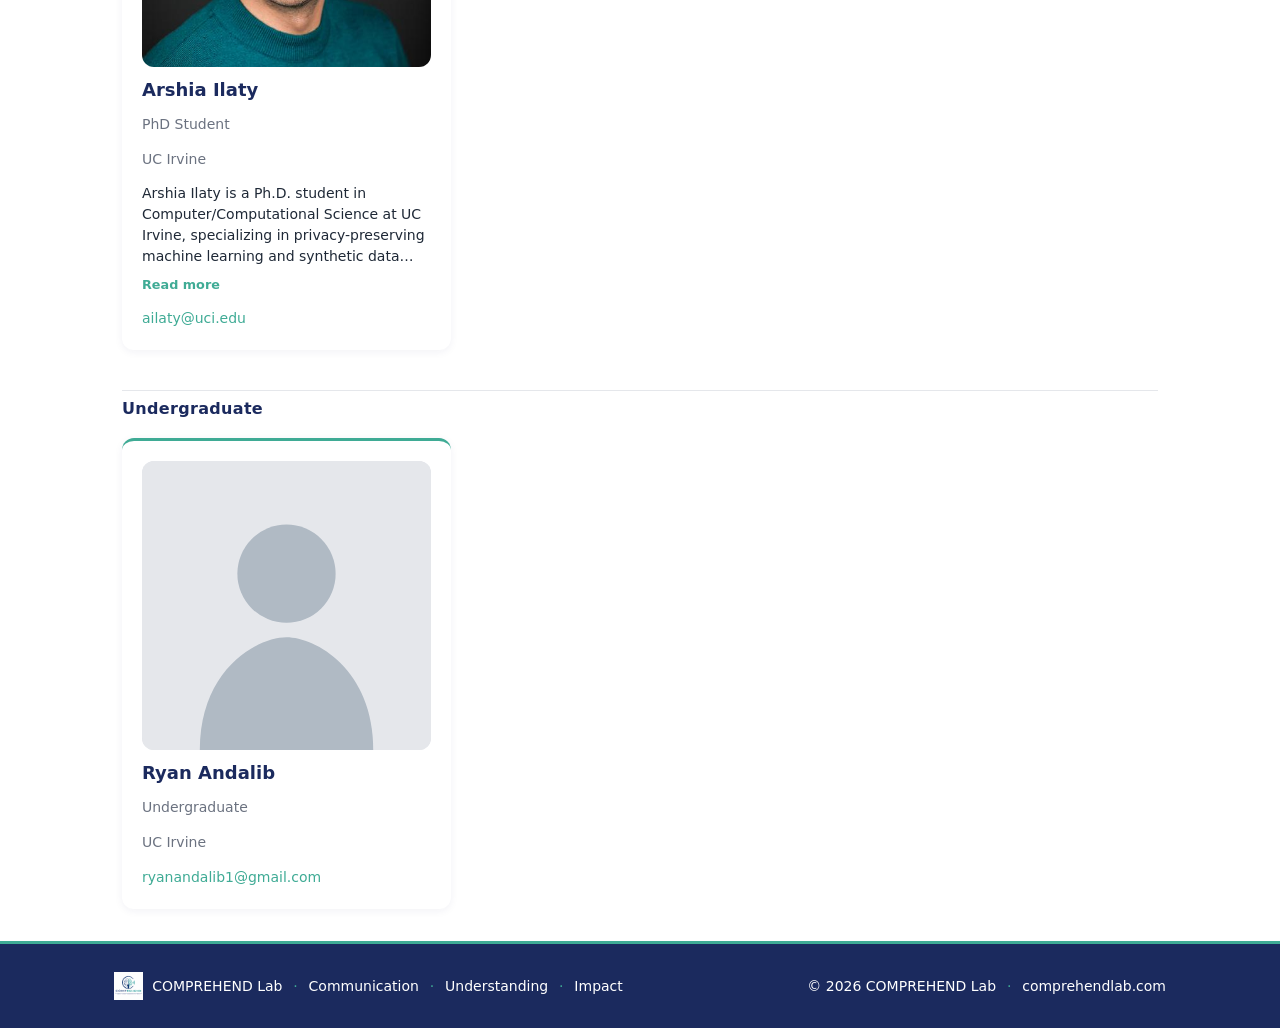
==== commit 7bf95ad1: "Add bio and headshot for Adrienne Chang, fix last-name spelling Adrienne's MS2 card now shows her au" ====
--- a/people.html
+++ b/people.html
@@ -218,10 +218,11 @@
         <h3 class="subgroup-head">Medical Students (MS2)</h3>
         <div class="people-grid">
           <article class="person">
-            <img class="headshot" src="assets/silhouette.svg" alt="Headshot of Adrienne Cheng">
-            <h3>Adrienne Cheng</h3>
-            <p class="role">Medical Student (MS2)</p>
-            <p class="affiliation">UC Irvine School of Medicine</p>
+            <img class="headshot" src="assets/people/adrienne-chang.jpg" alt="Headshot of Adrienne Chang">
+            <h3>Adrienne Chang</h3>
+            <p class="role">Medical Student (MS2)</p>
+            <p class="affiliation">UC Irvine School of Medicine</p>
+            <p class="bio">Adrienne is a second-year medical student interested in whole-person patient care, medical education, and mentorship. Her research investigates the applications of AI in improving patient comprehension and satisfaction and how physician social media presence influences patient perspectives. She is particularly interested in understanding how emerging technologies can strengthen patient autonomy, improve communication, and garner more meaningful physician-patient relationships. As AI becomes increasingly integrated into clinical practice, Adrienne hopes to understand the ways in which it can enhance the human aspects of medicine and support collaborative medical decision-making.</p>
             <a class="email" href="mailto:adrielc1@hs.uci.edu">adrielc1@hs.uci.edu</a>
           </article>
           <article class="person">
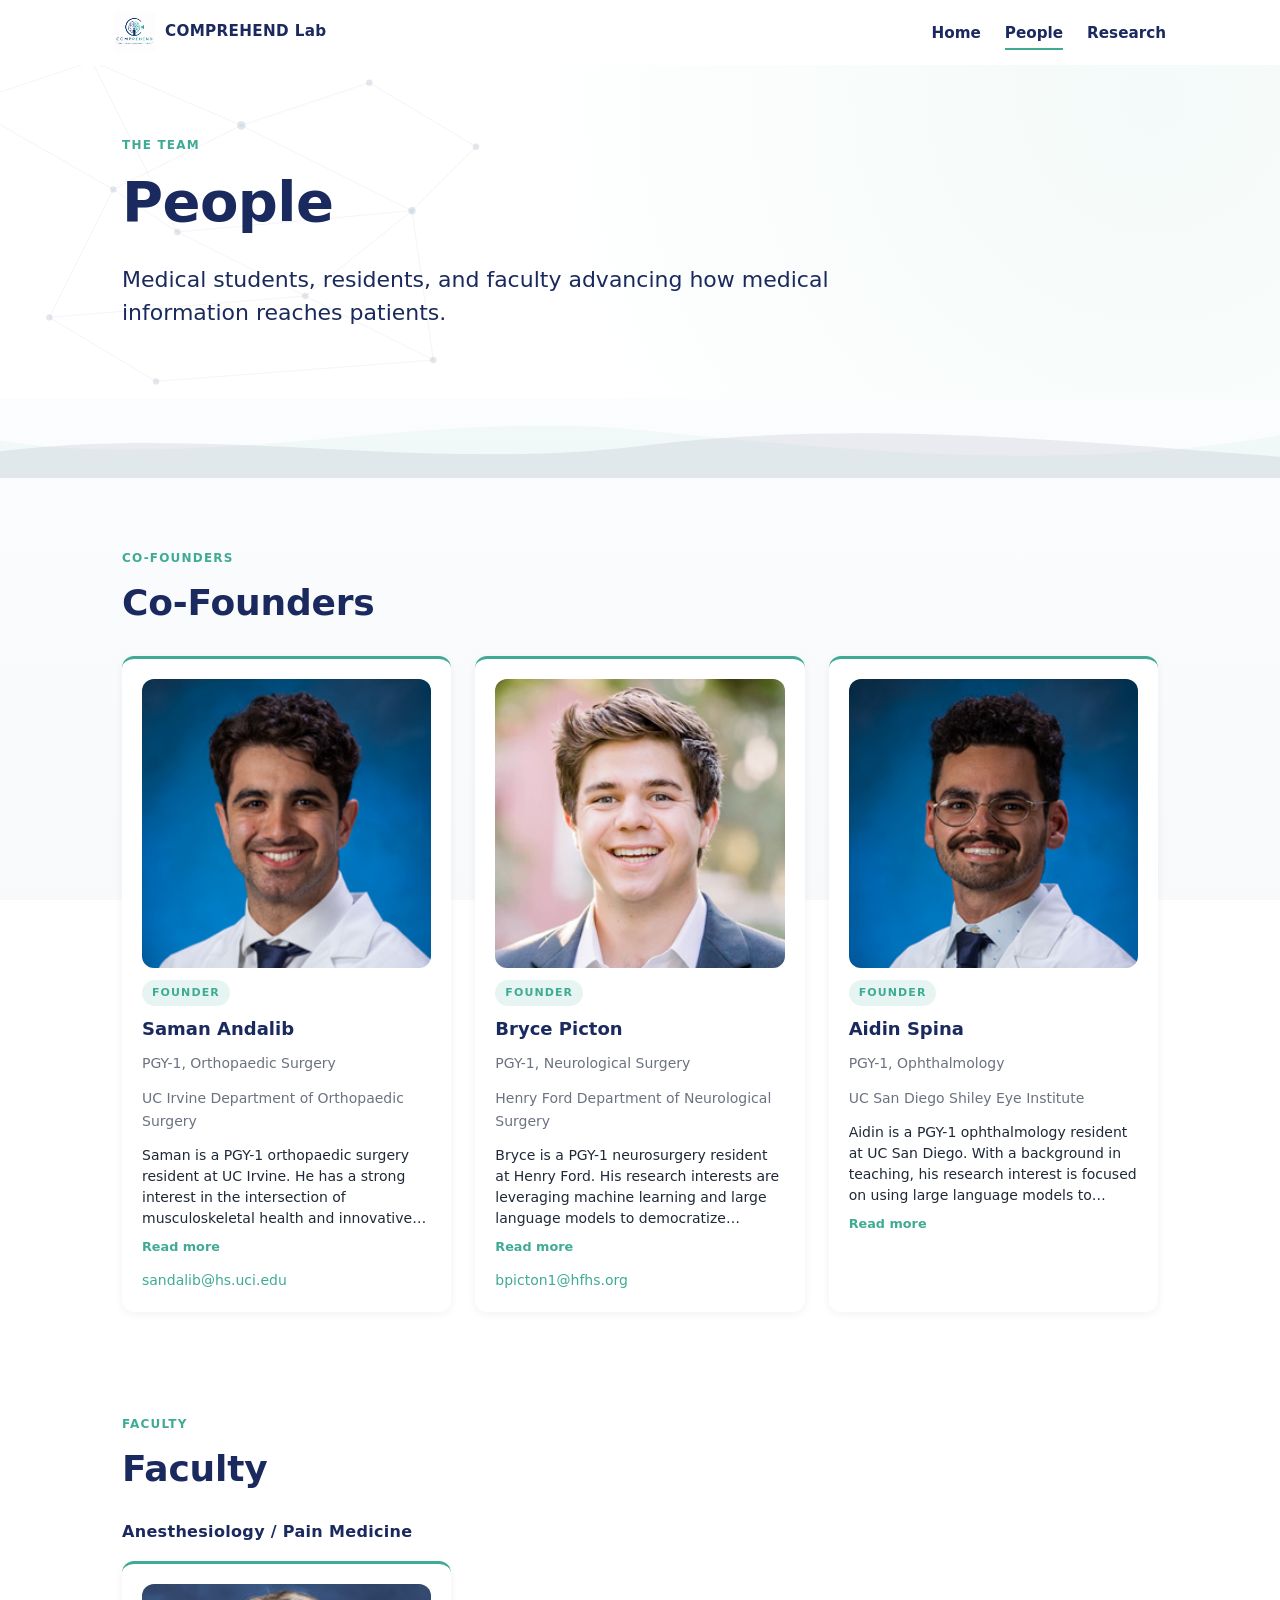
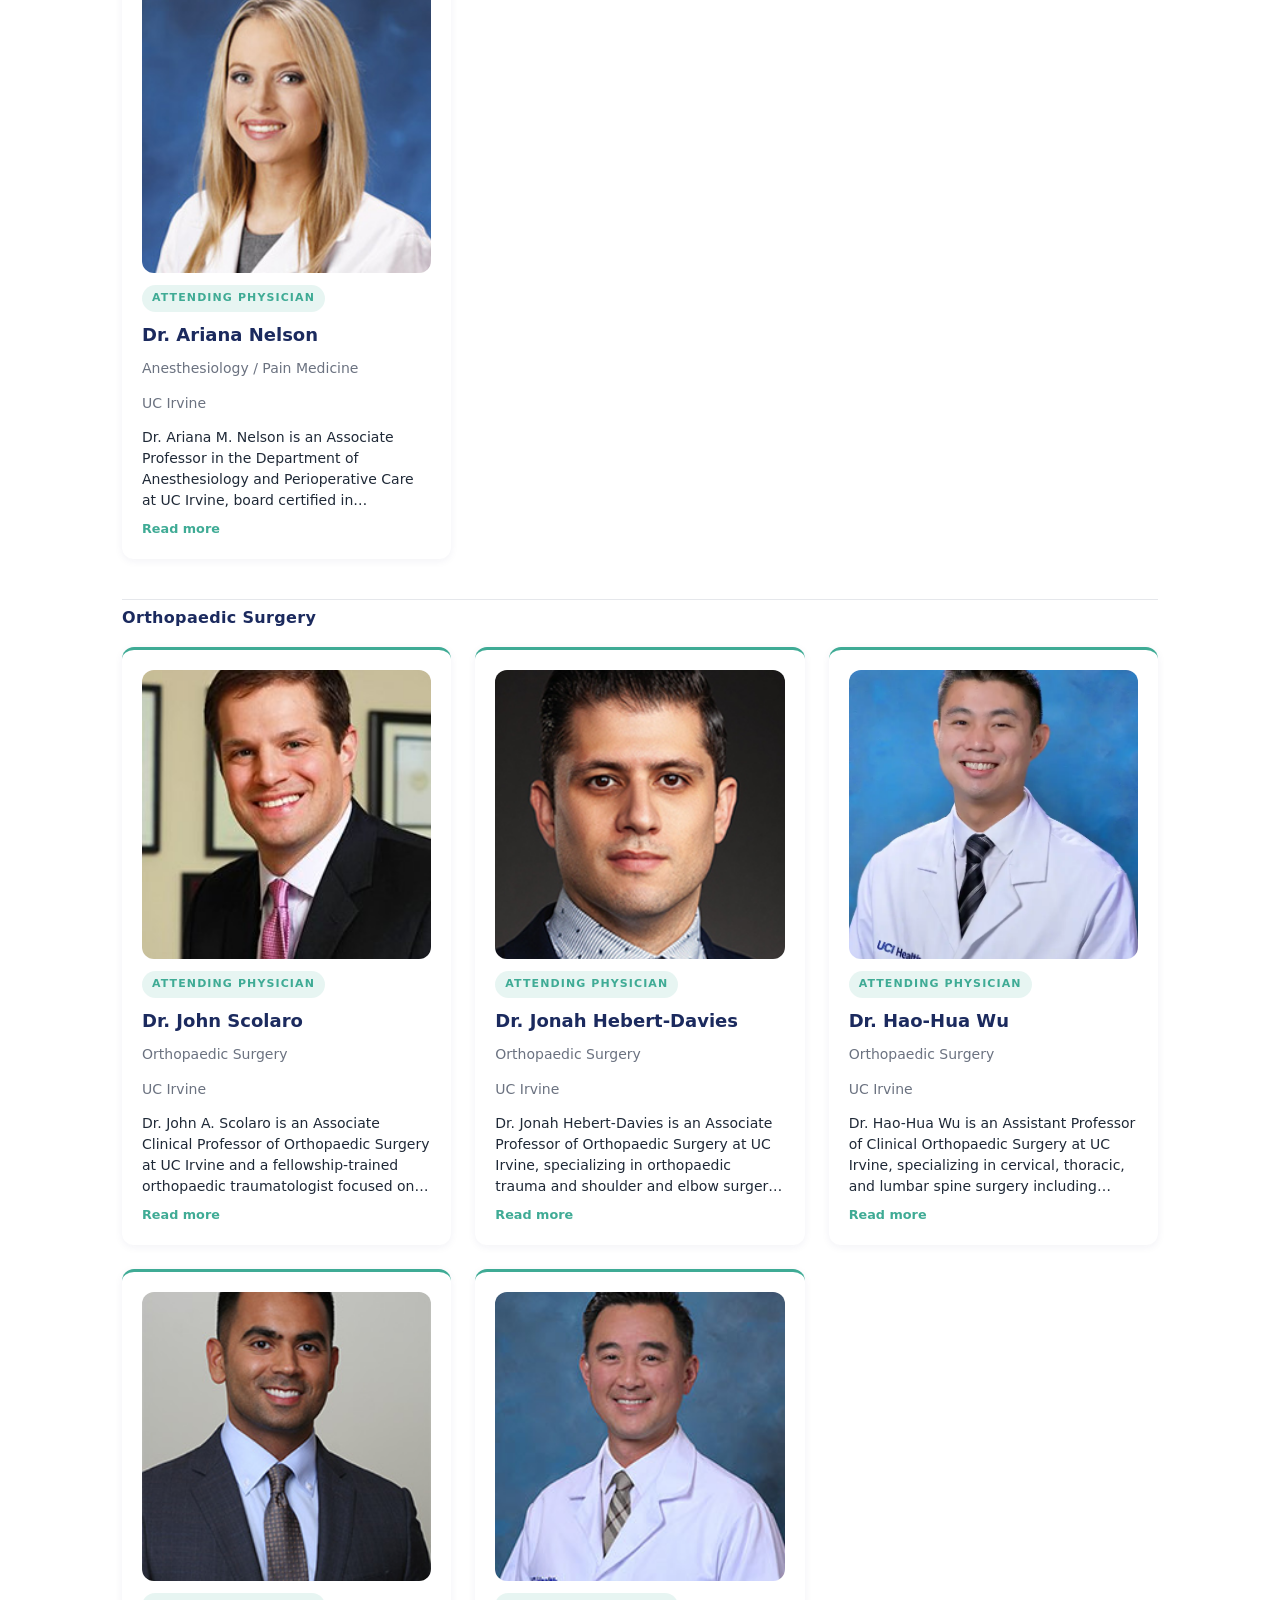
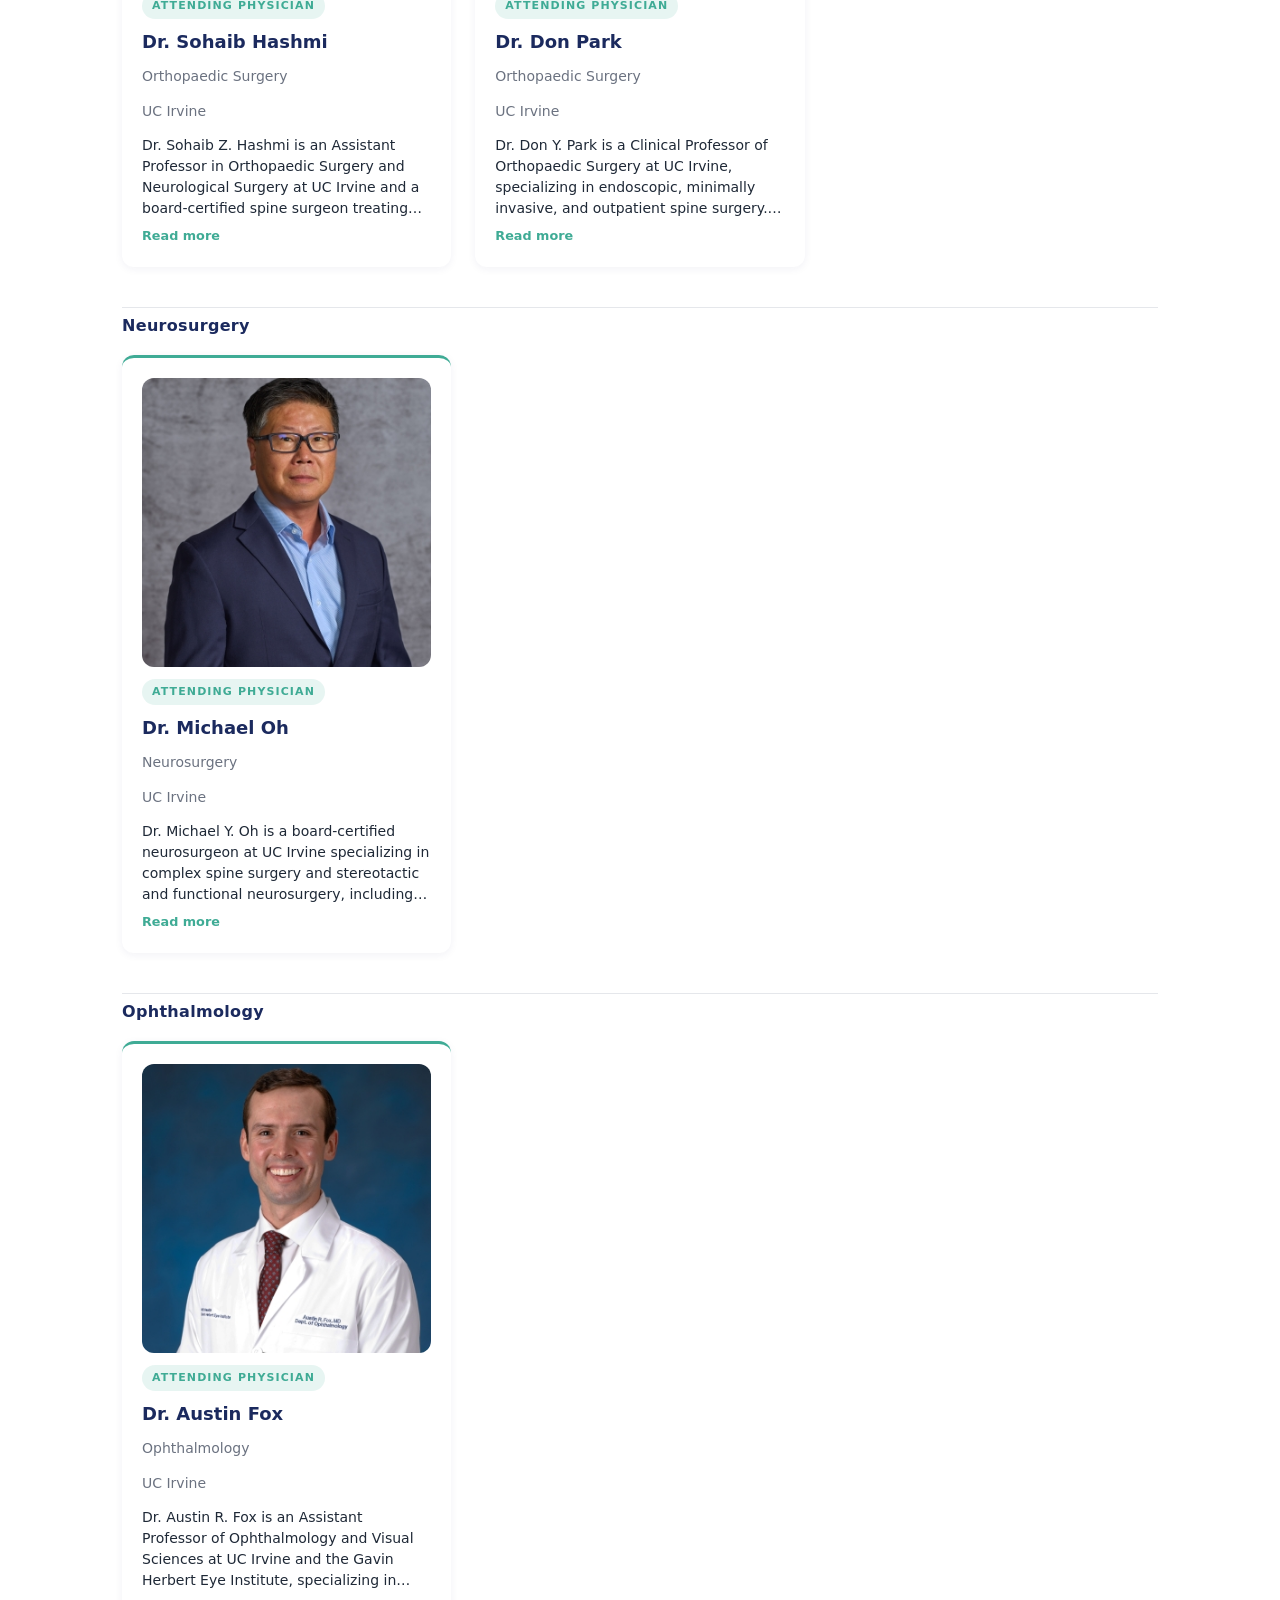
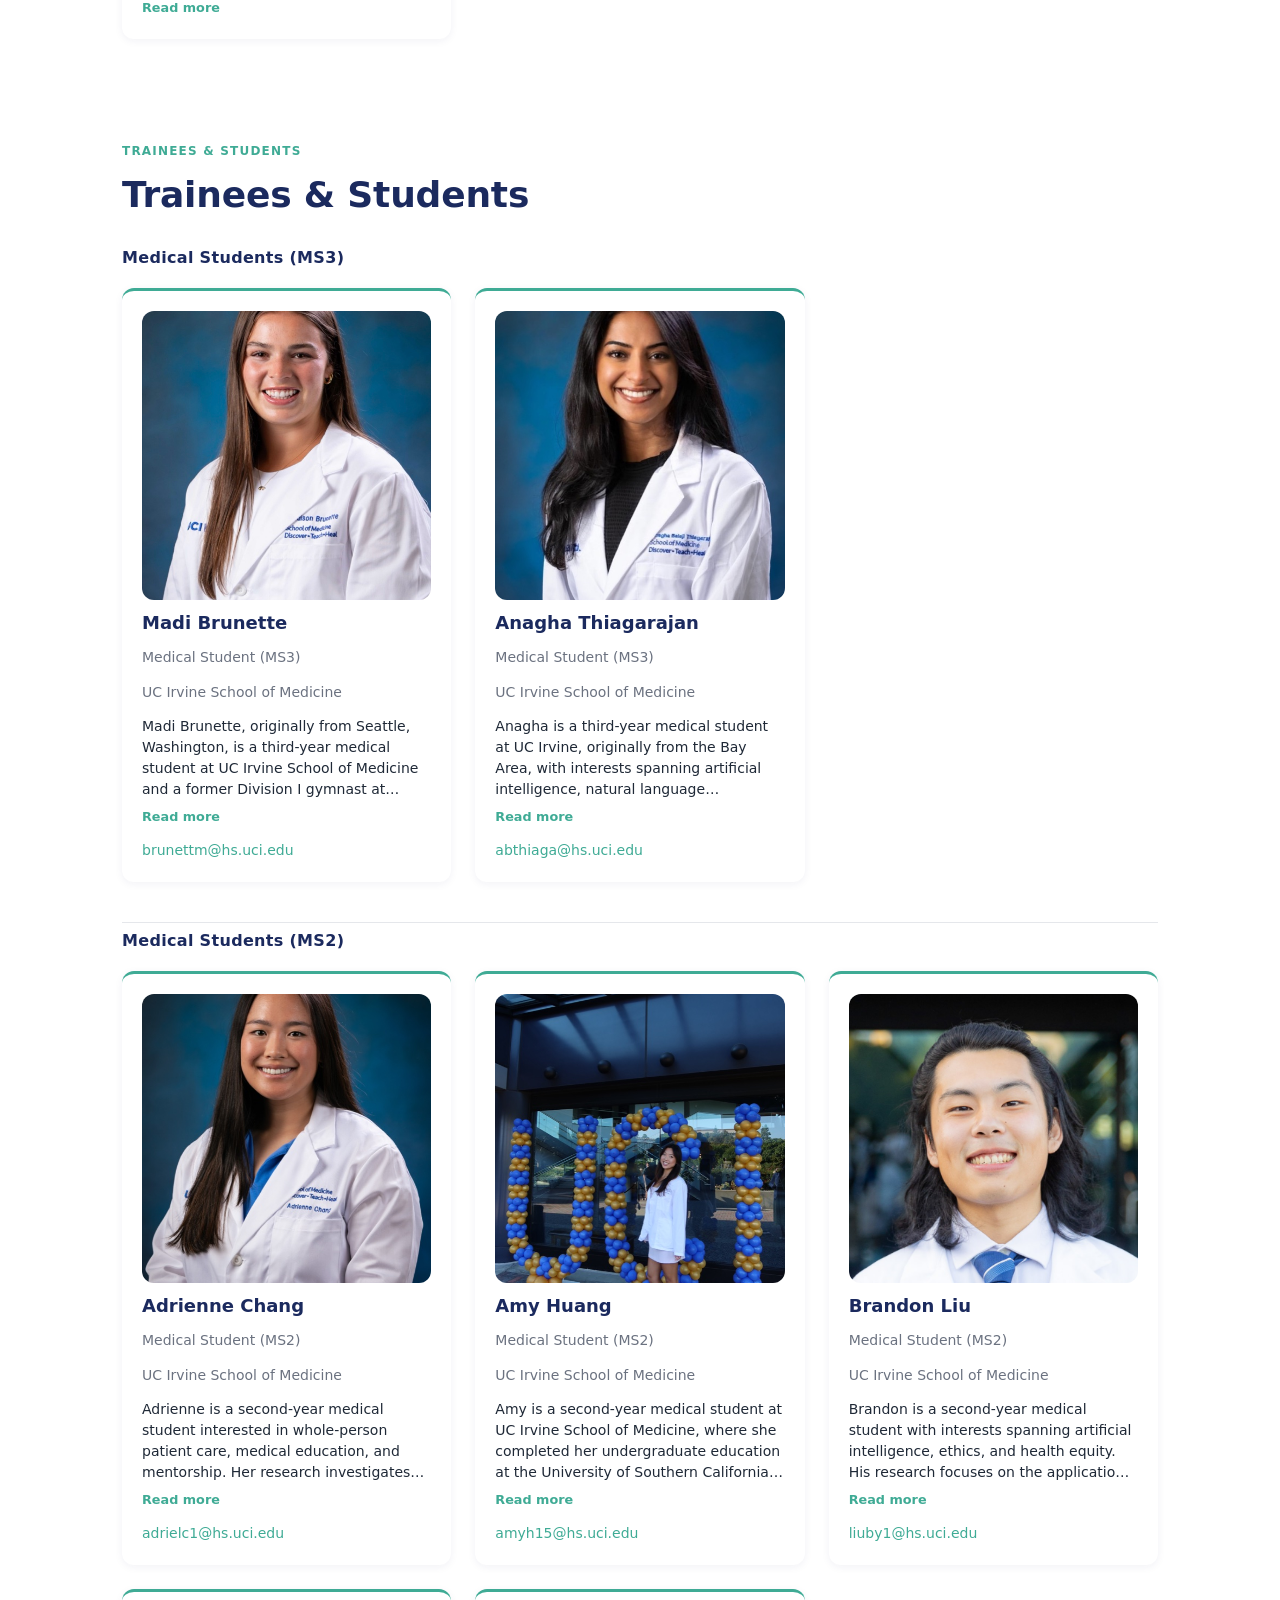
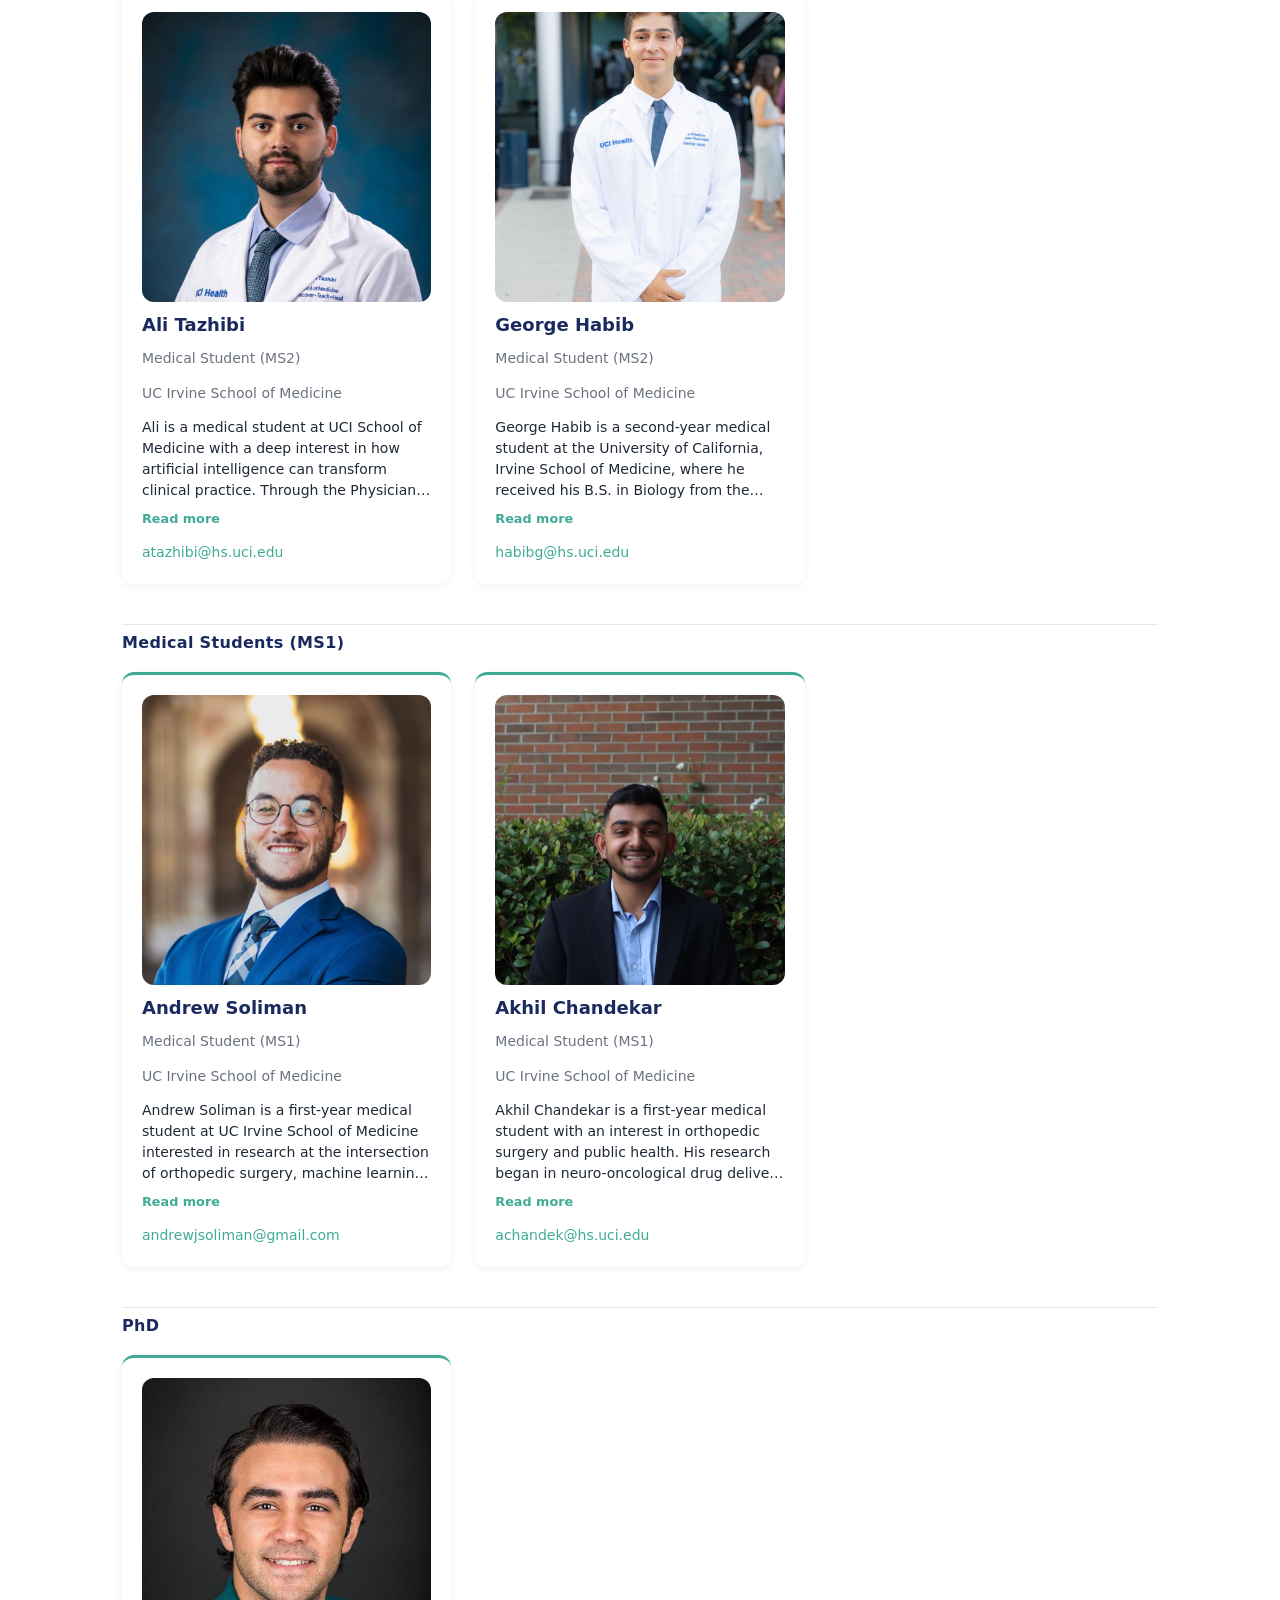
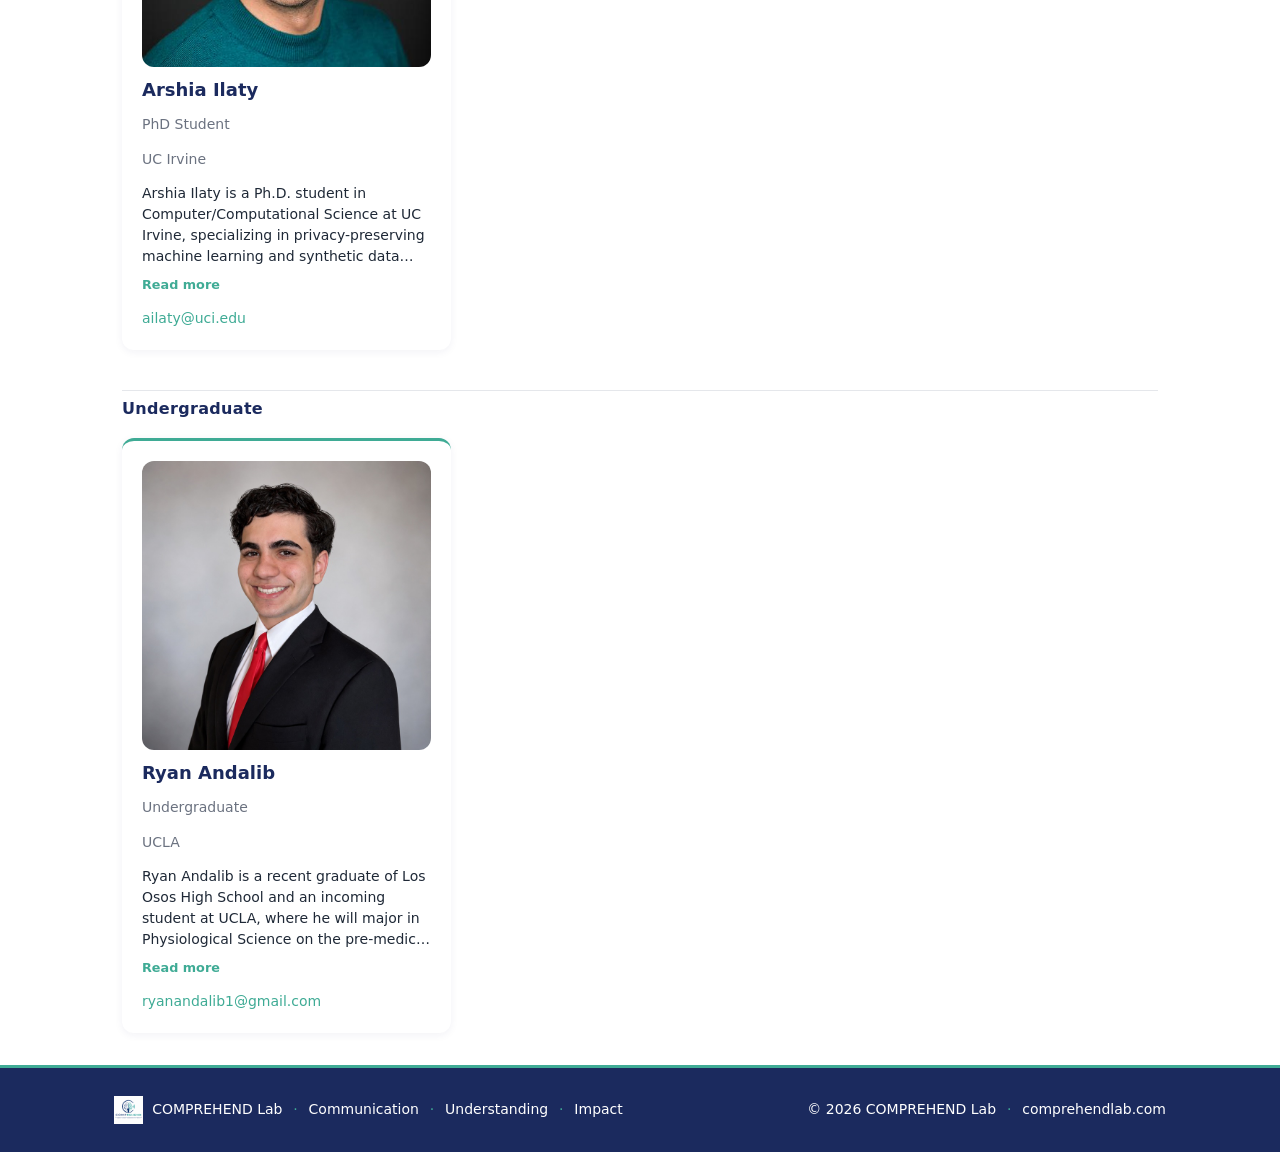
==== commit 78be1e51: "Add bio and headshot for Ryan Andalib, update affiliation to UCLA Ryan's undergraduate card now disp" ====
--- a/people.html
+++ b/people.html
@@ -294,10 +294,11 @@
         <h3 class="subgroup-head">Undergraduate</h3>
         <div class="people-grid">
           <article class="person">
-            <img class="headshot" src="assets/silhouette.svg" alt="Headshot of Ryan Andalib">
+            <img class="headshot" src="assets/people/ryan-andalib.jpg" alt="Headshot of Ryan Andalib">
             <h3>Ryan Andalib</h3>
             <p class="role">Undergraduate</p>
-            <p class="affiliation">UC Irvine</p>
+            <p class="affiliation">UCLA</p>
+            <p class="bio">Ryan Andalib is a recent graduate of Los Osos High School and an incoming student at UCLA, where he will major in Physiological Science on the pre-medical track. He is particularly interested in the intersection of artificial intelligence and orthopedic surgery, with a broader passion for innovation in healthcare and medical technology. Ryan aspires to pursue a career in medicine and is eager to explore how emerging technologies can improve patient care, clinical decision-making, and medical education.</p>
             <a class="email" href="mailto:ryanandalib1@gmail.com">ryanandalib1@gmail.com</a>
           </article>
         </div>
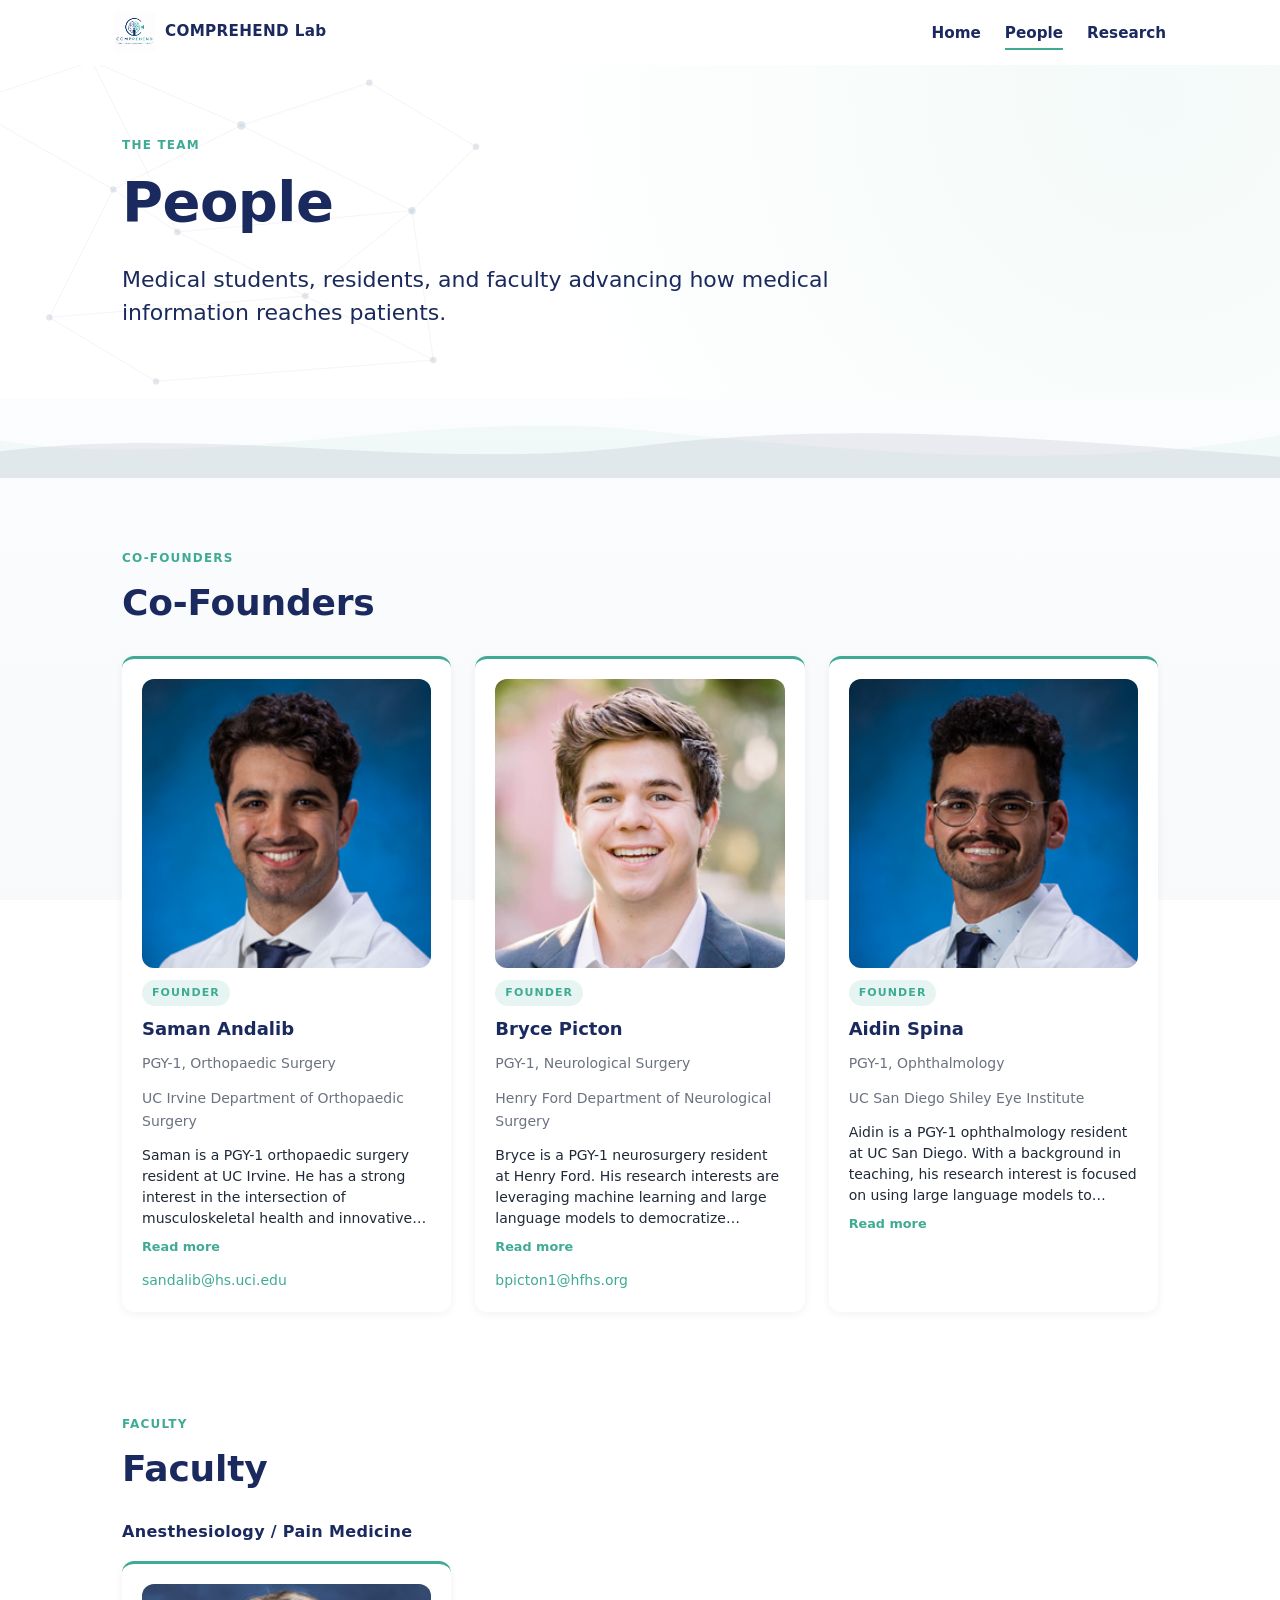
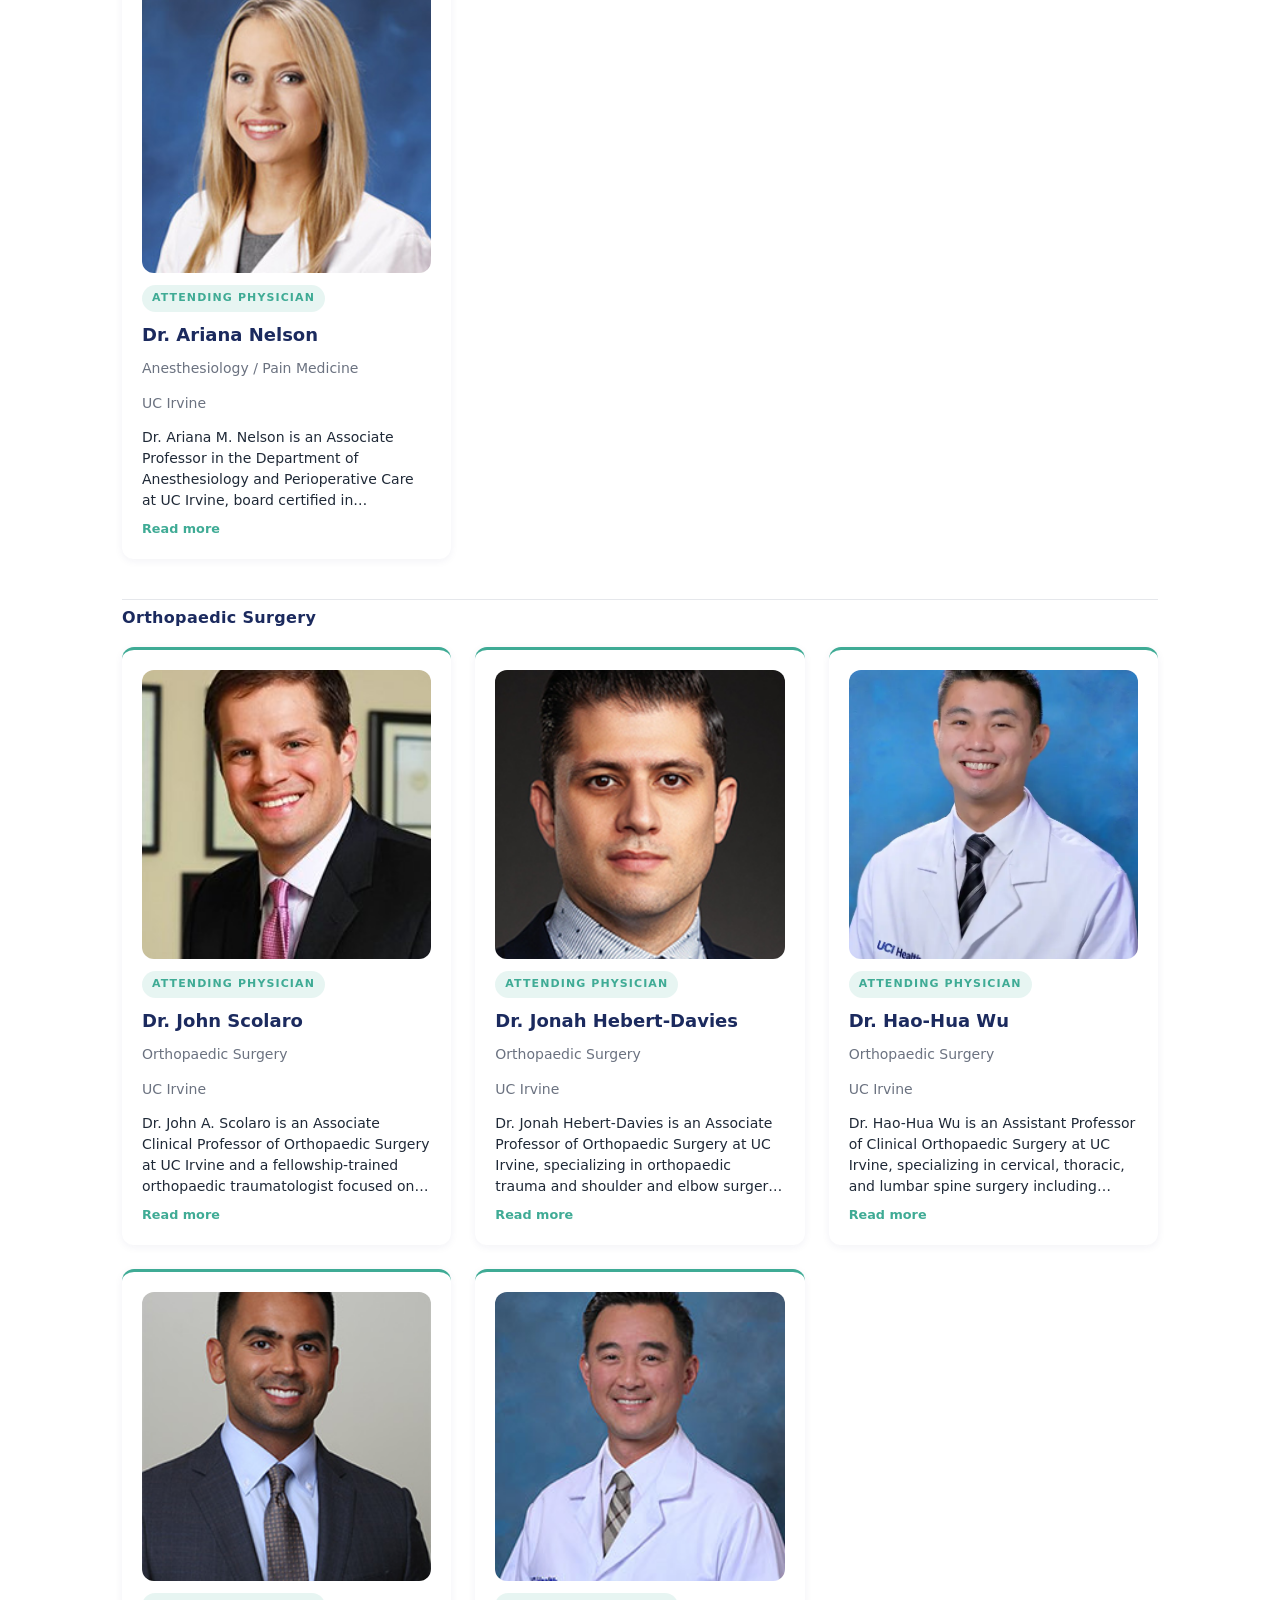
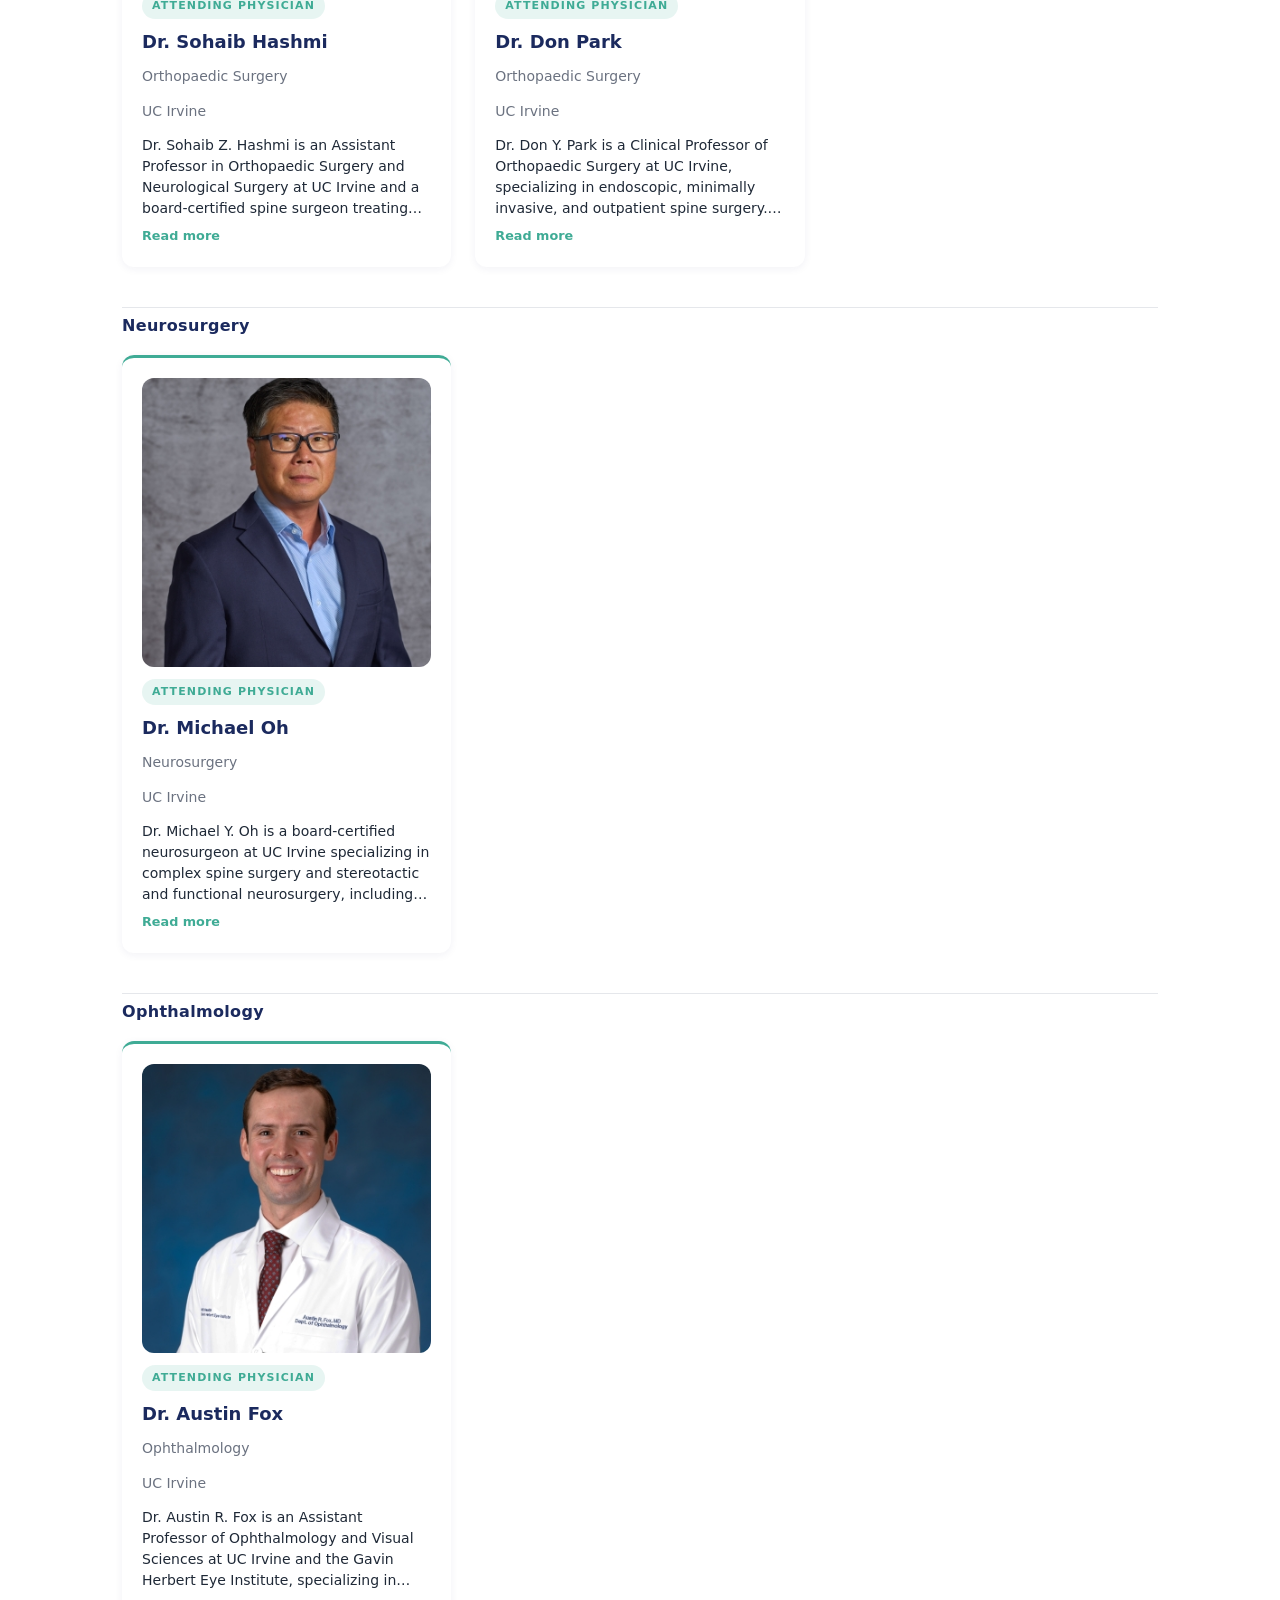
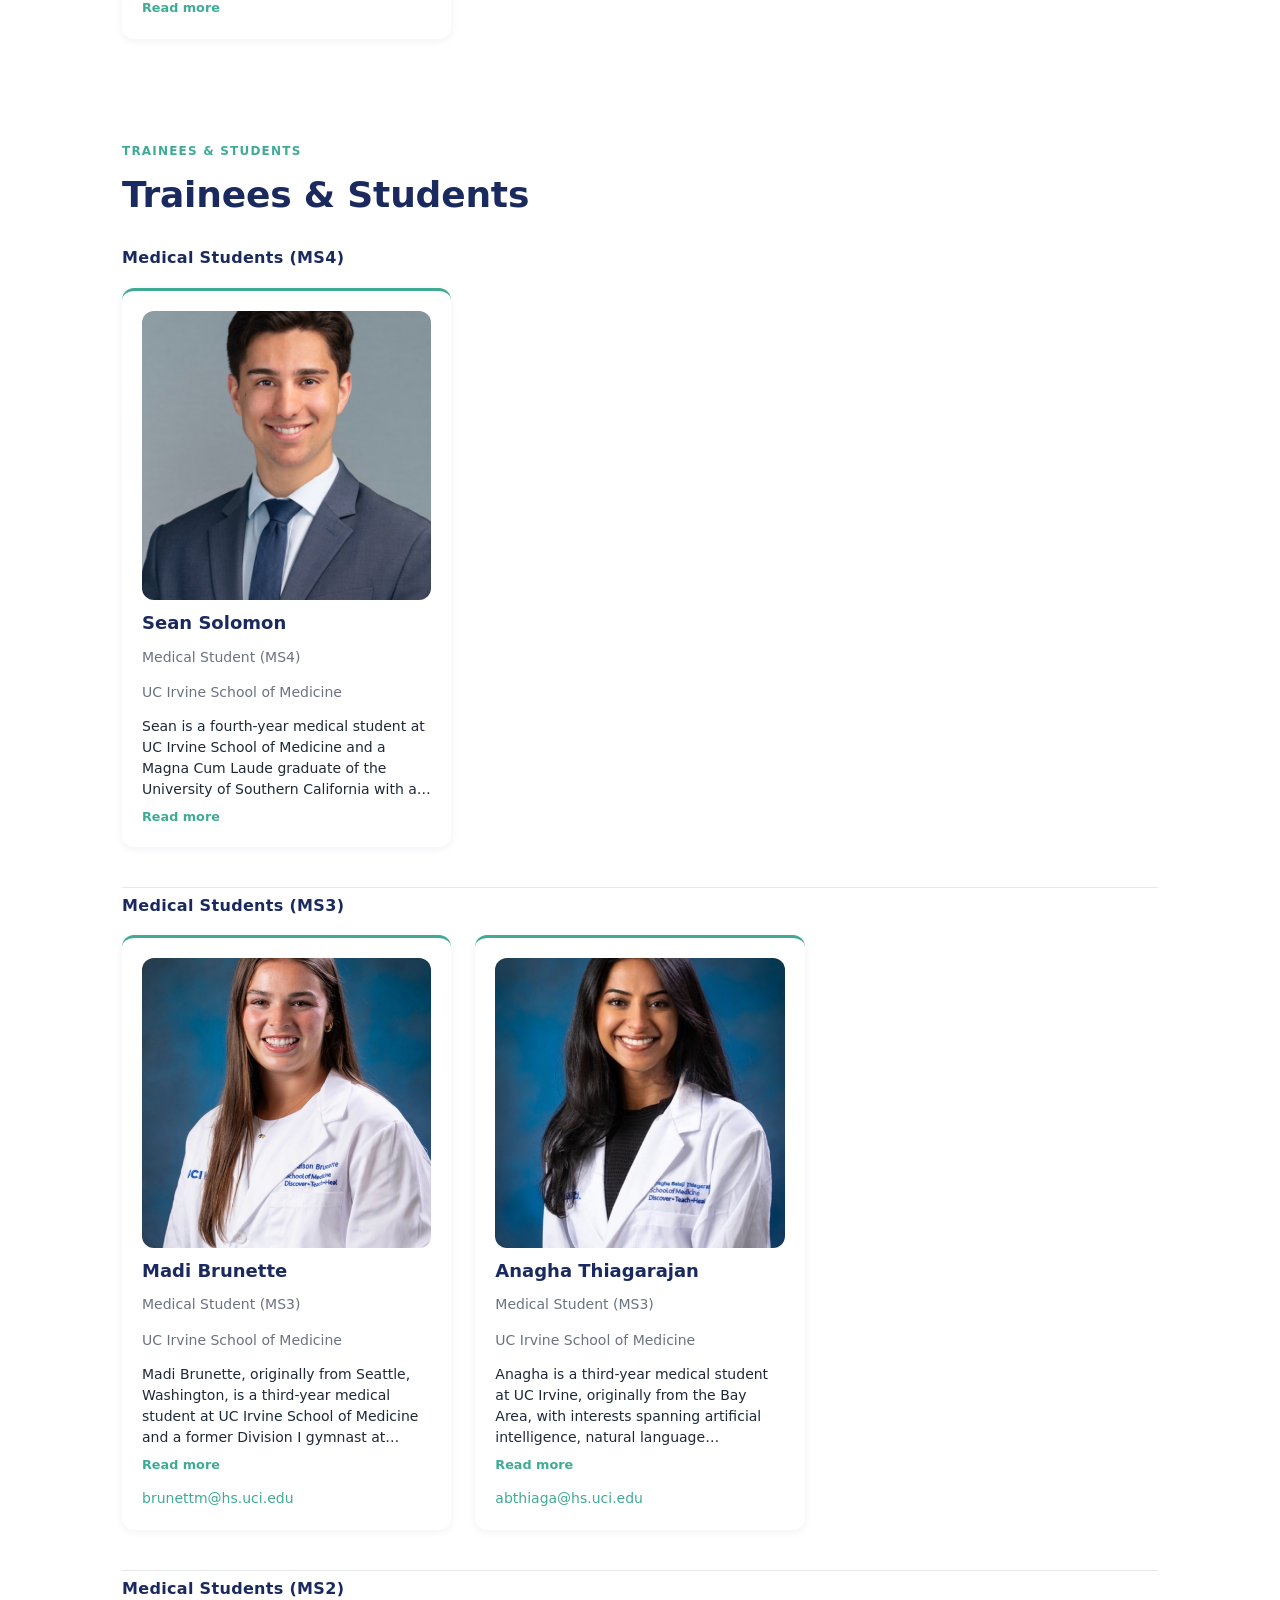
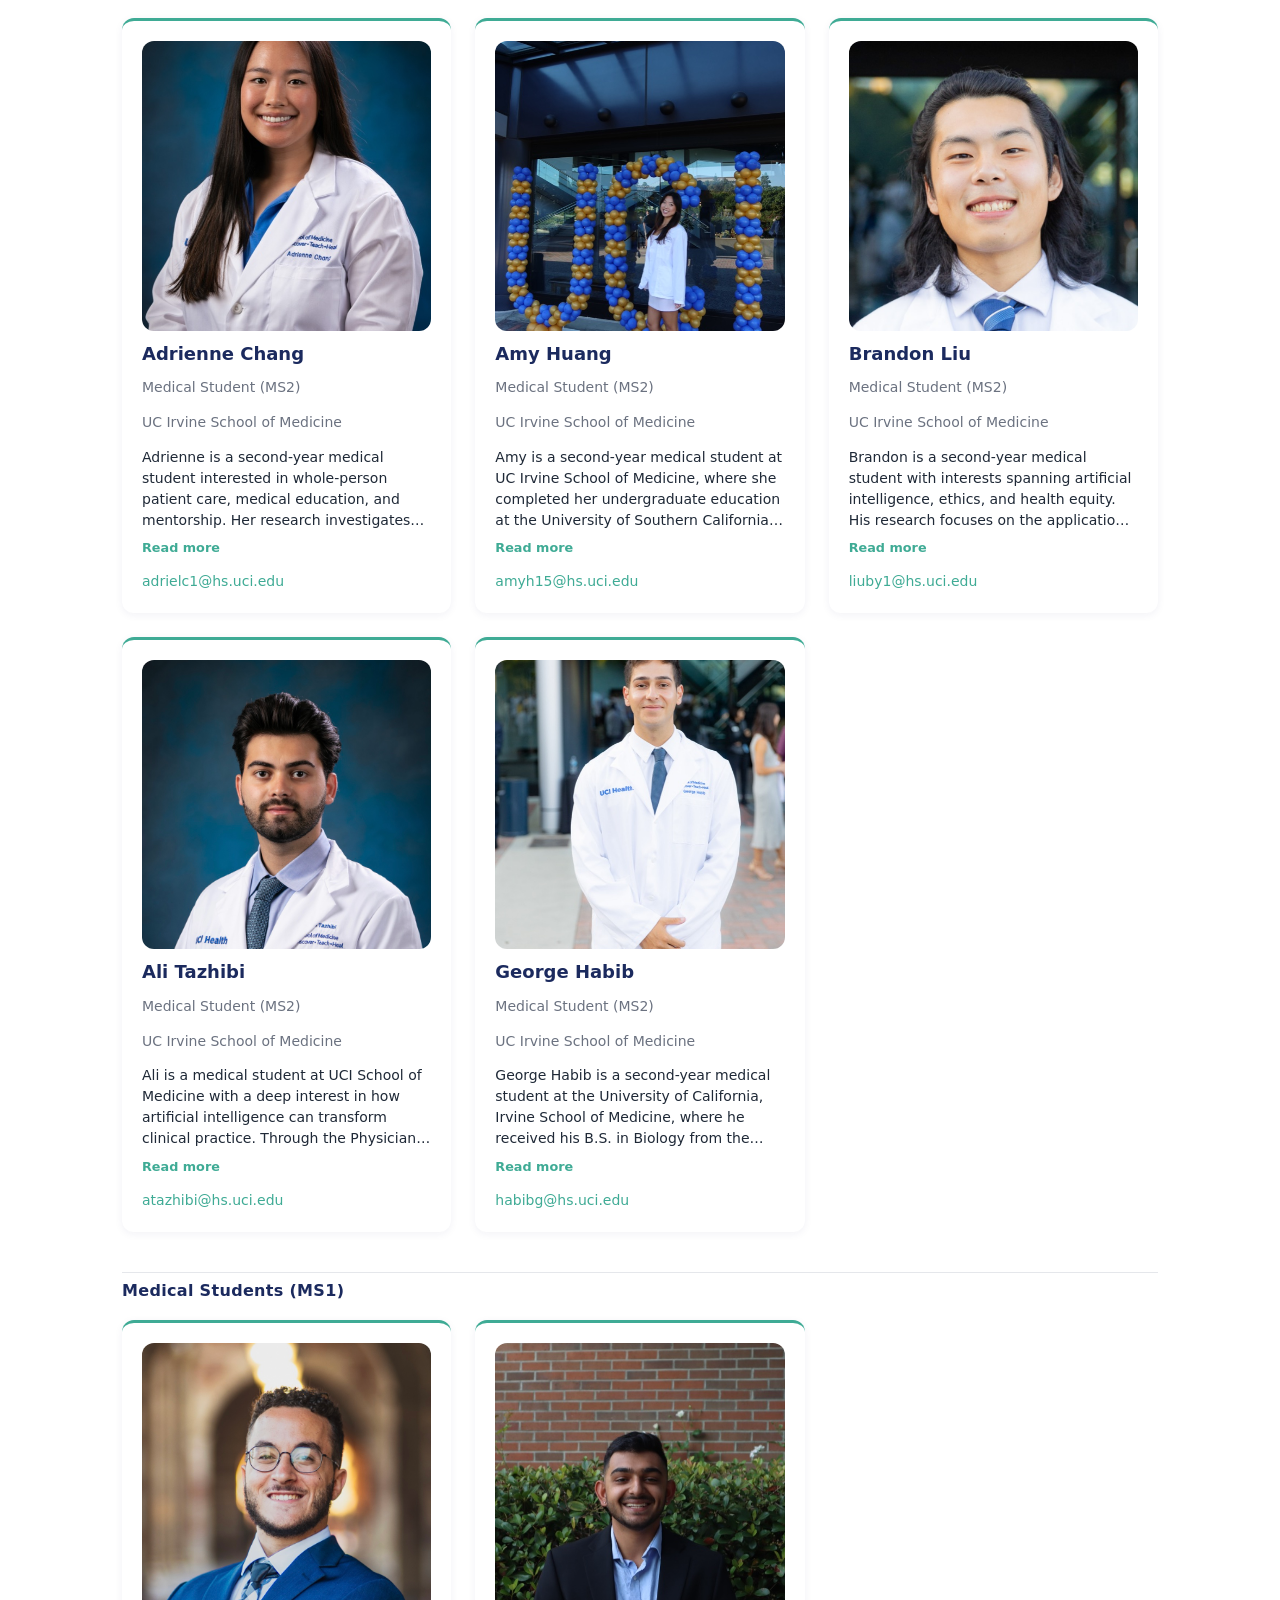
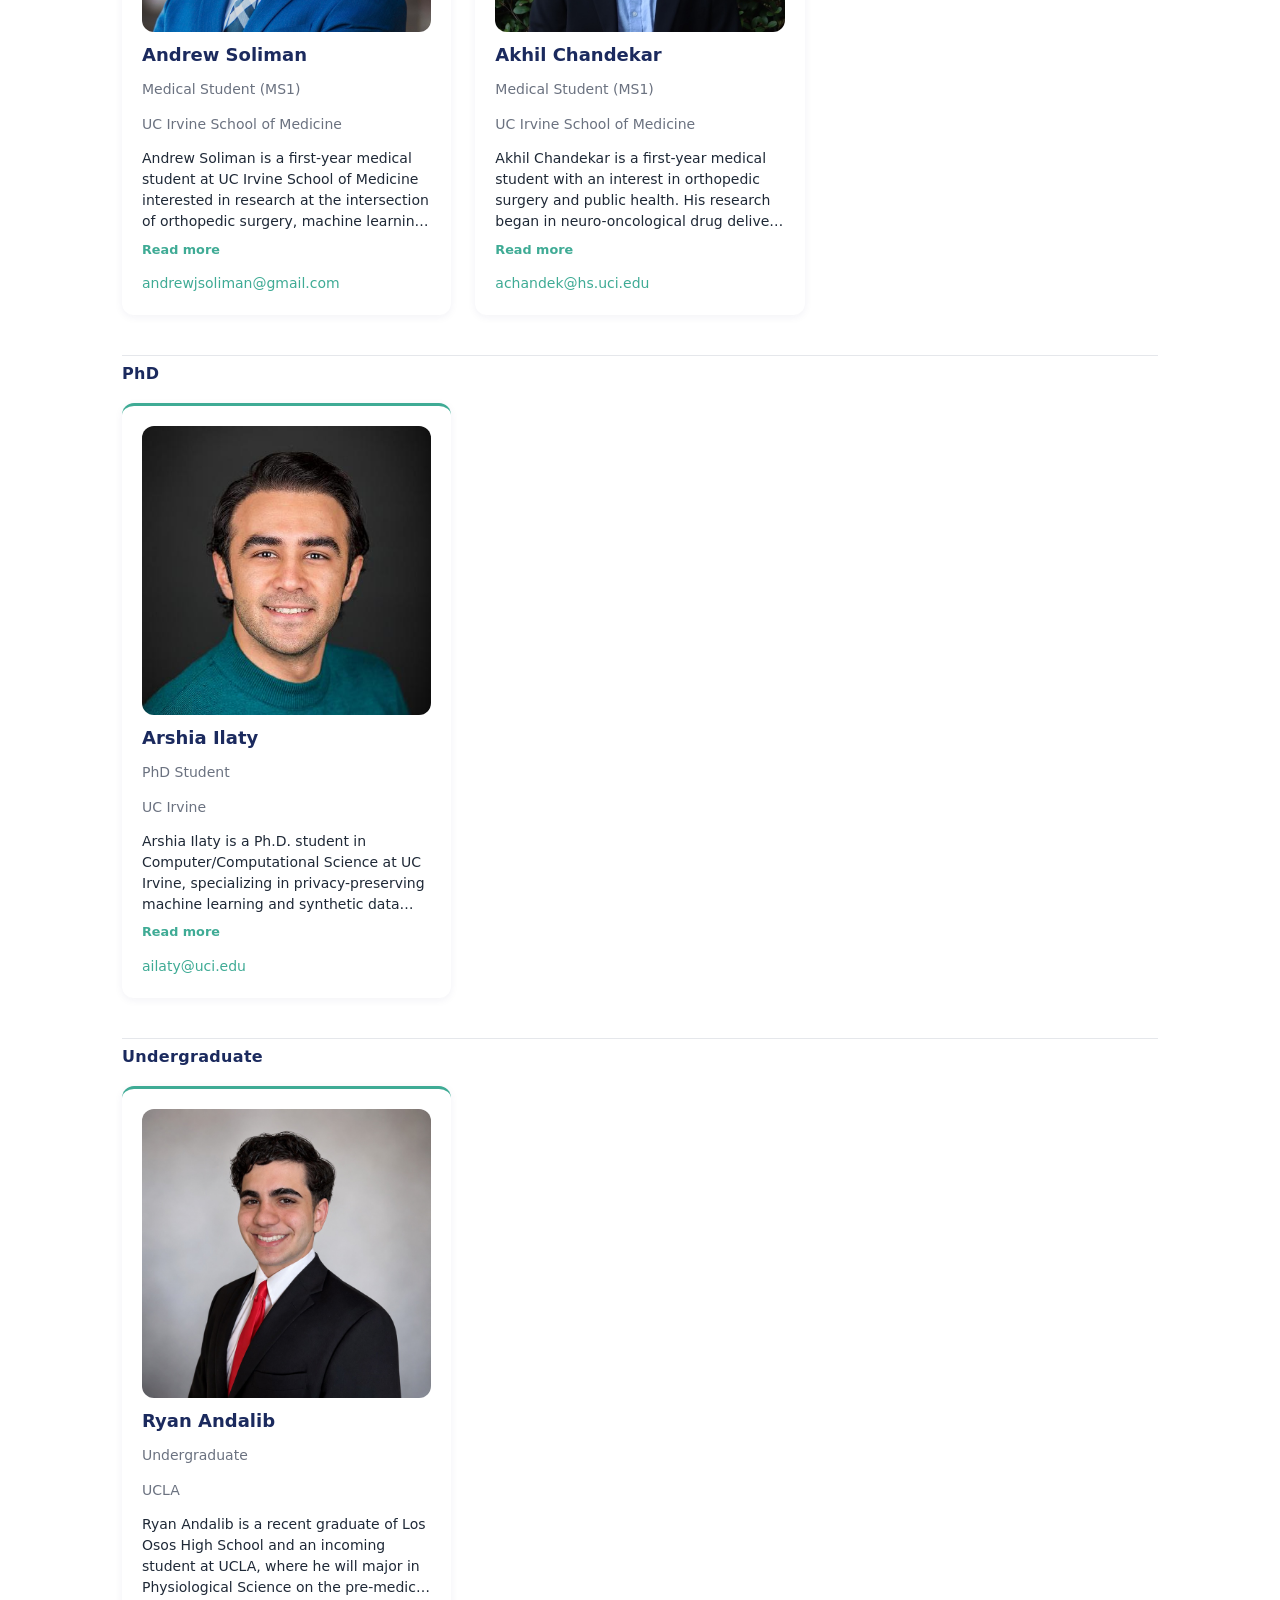
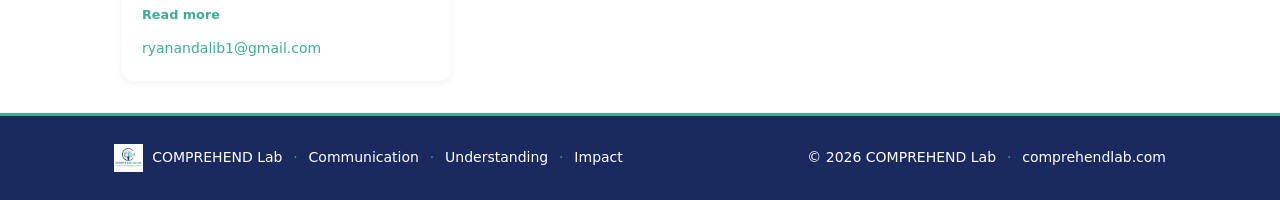
==== commit 5fda0a65: "Add Sean Solomon as MS4 and bold him as a lab member in research New MS4 subgroup with Sean's card (" ====
--- a/people.html
+++ b/people.html
@@ -195,6 +195,17 @@
           <h2 id="trainees-heading">Trainees &amp; Students</h2>
         </div>
 
+        <h3 class="subgroup-head">Medical Students (MS4)</h3>
+        <div class="people-grid">
+          <article class="person">
+            <img class="headshot" src="assets/people/sean-solomon.jpg" alt="Headshot of Sean Solomon">
+            <h3>Sean Solomon</h3>
+            <p class="role">Medical Student (MS4)</p>
+            <p class="affiliation">UC Irvine School of Medicine</p>
+            <p class="bio">Sean is a fourth-year medical student at UC Irvine School of Medicine and a Magna Cum Laude graduate of the University of Southern California with a B.S. in Mathematics and Economics. His undergraduate work applying Markov, machine learning, and deep learning models to spatiotemporal prediction of Multiple Myeloma progression laid the foundation for his current interests in the emerging applications of large language models and predictive modeling in anesthesiology and perioperative care. Within COMPREHEND, Sean has contributed to projects examining AI-driven simplification and translation of patient education materials and analyzing the linguistic factors that govern LLM output quality across source types and languages.</p>
+          </article>
+        </div>
+
         <h3 class="subgroup-head">Medical Students (MS3)</h3>
         <div class="people-grid">
           <article class="person">
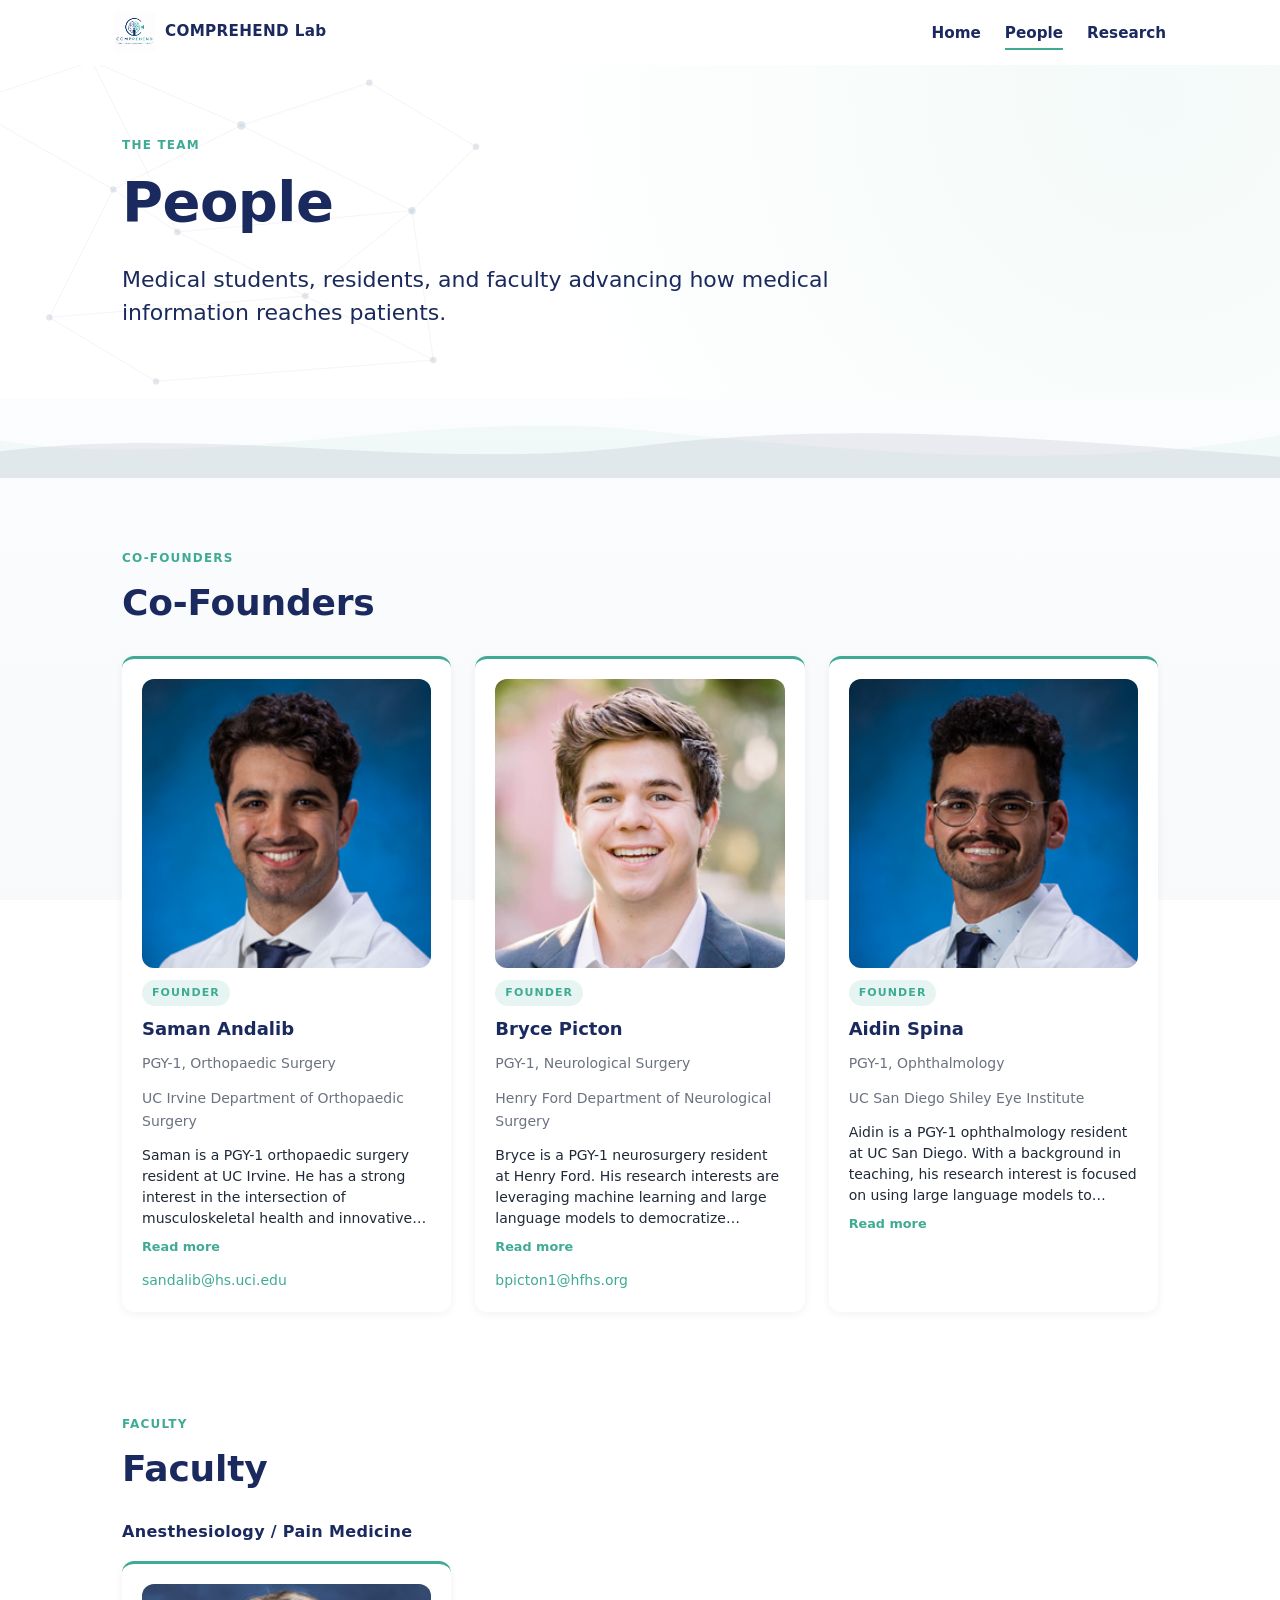
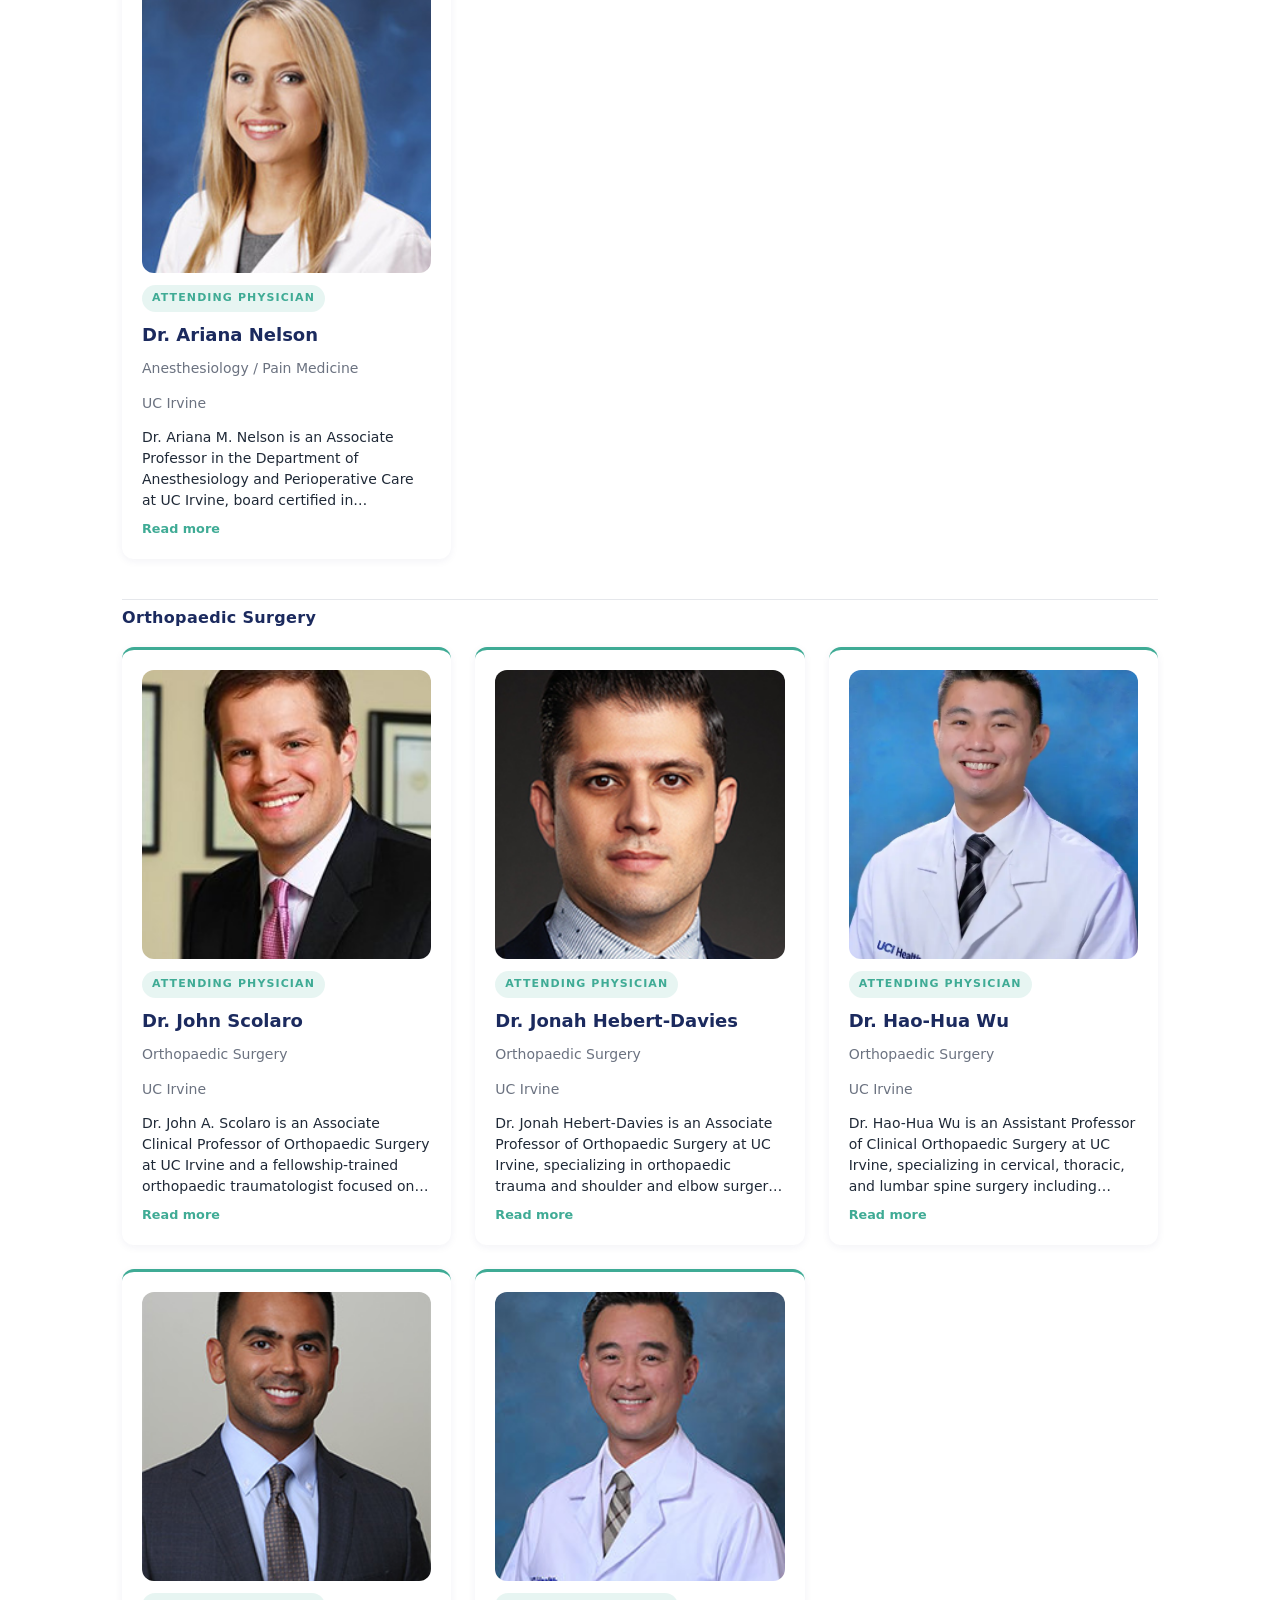
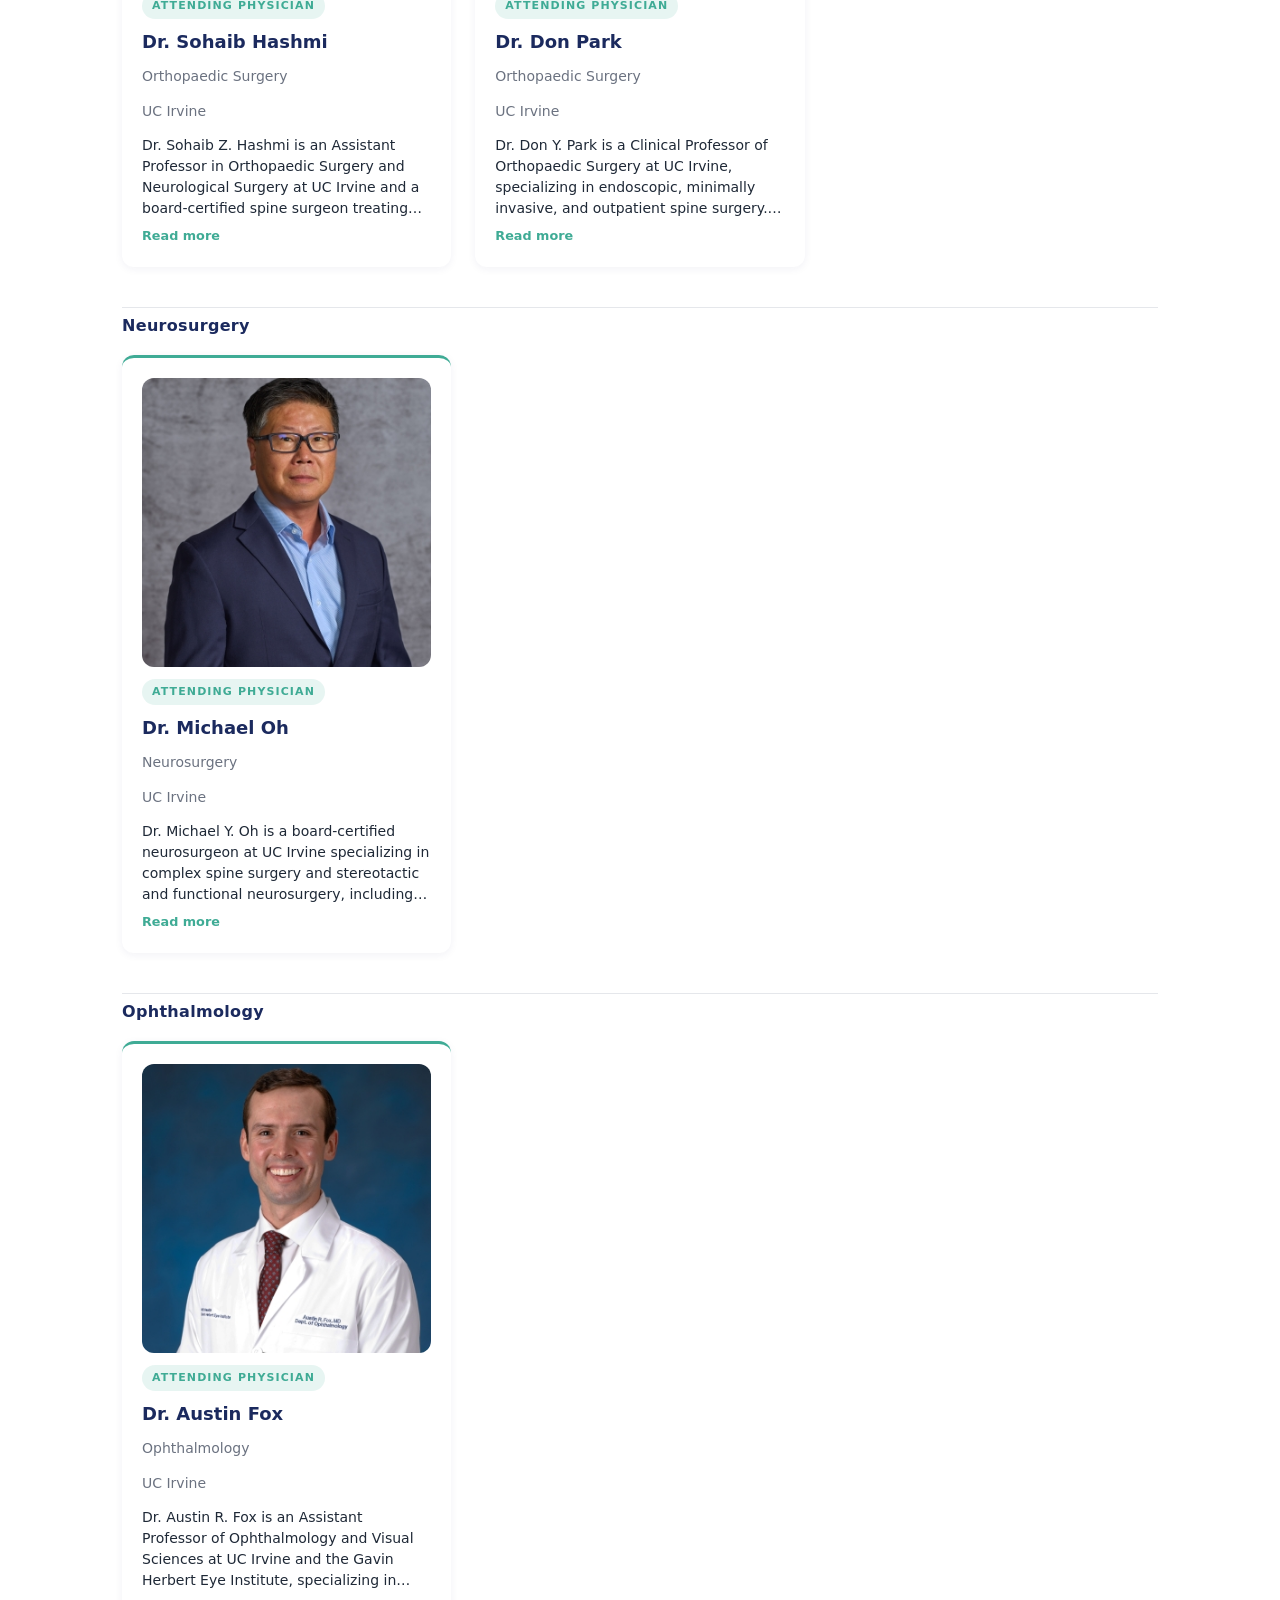
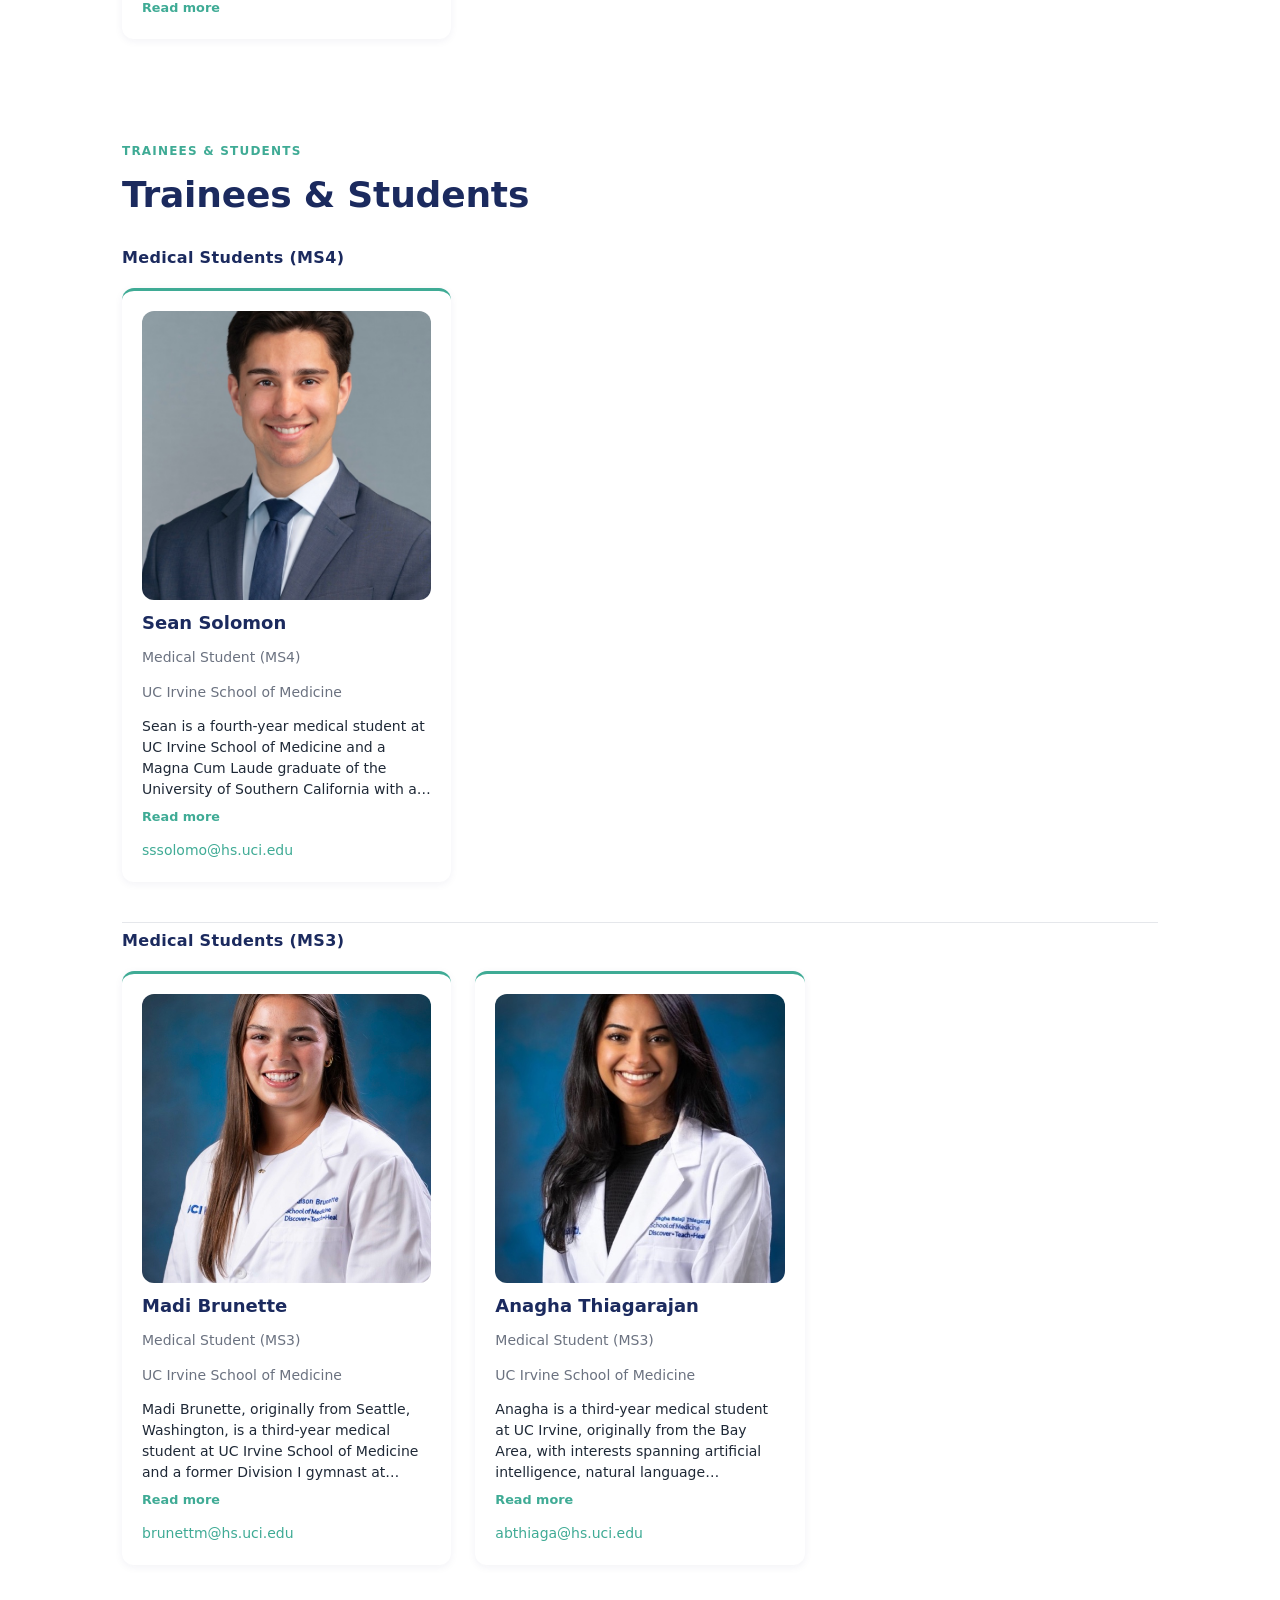
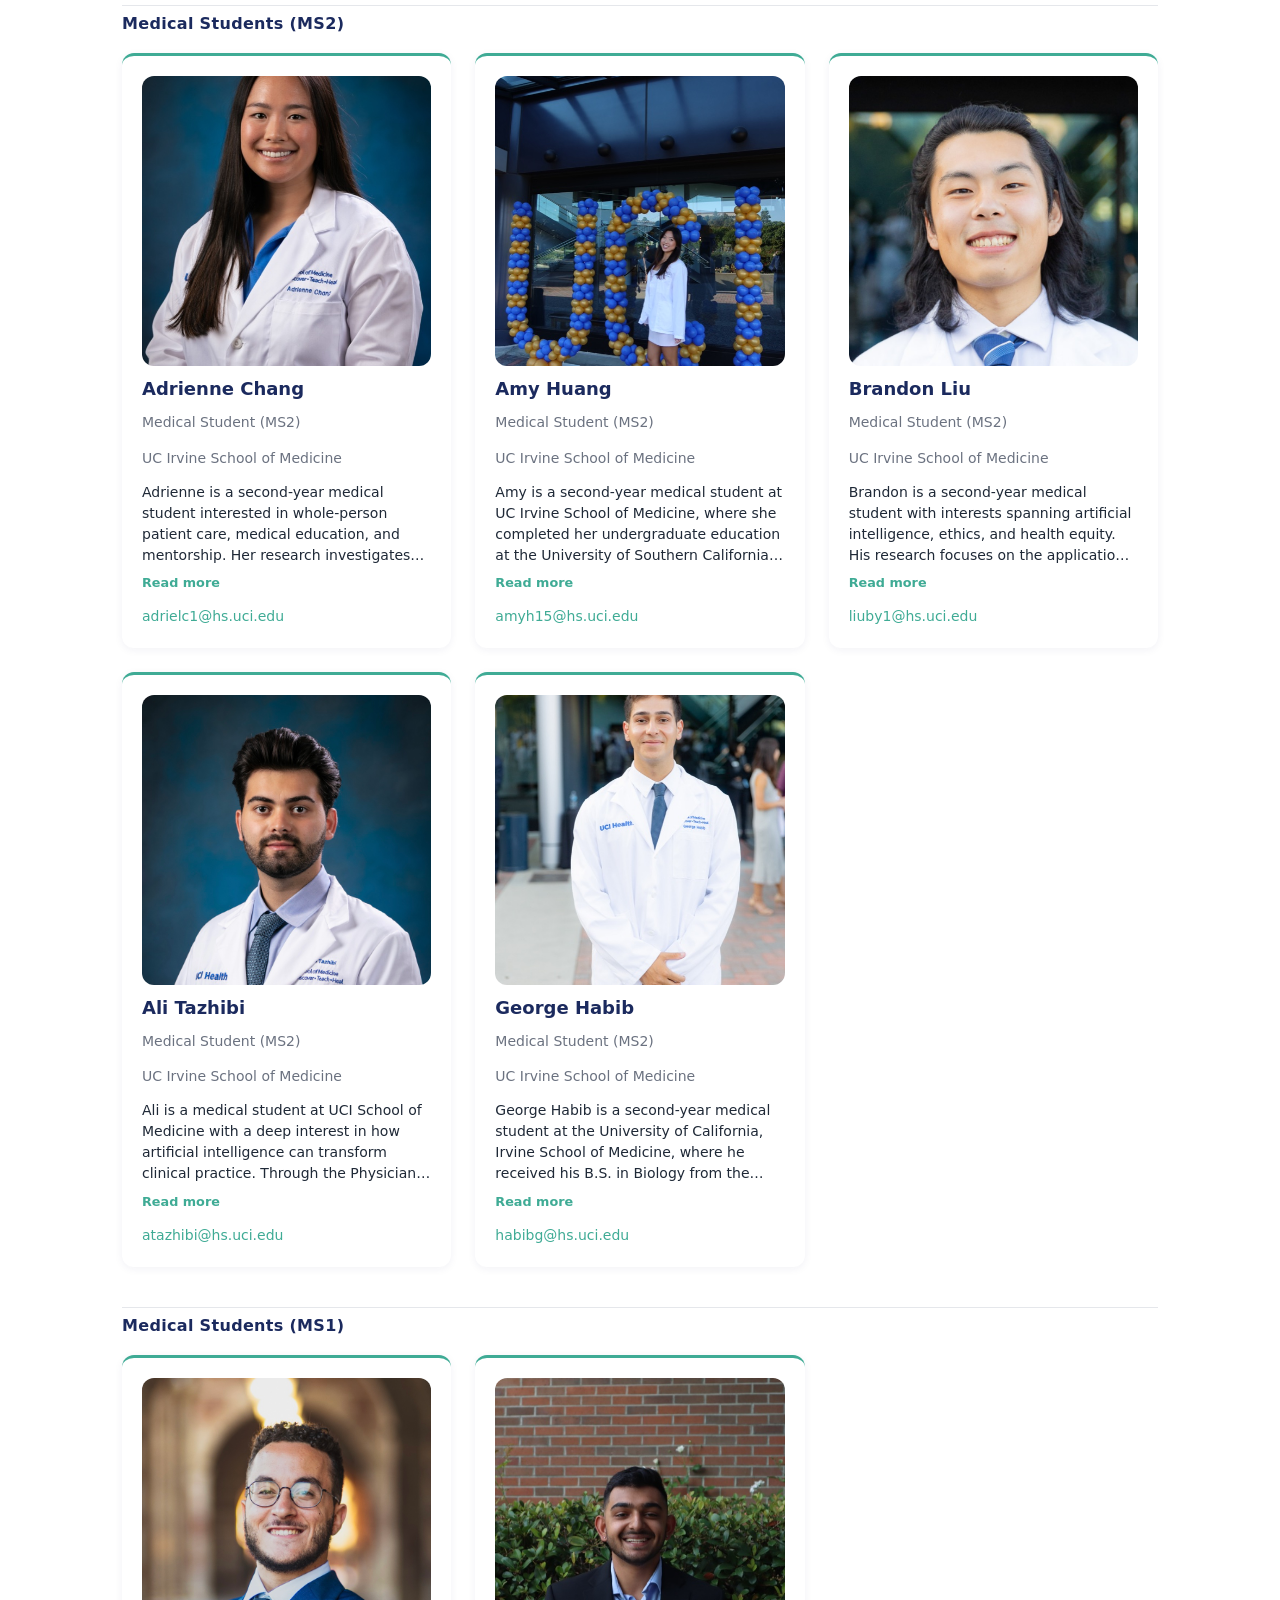
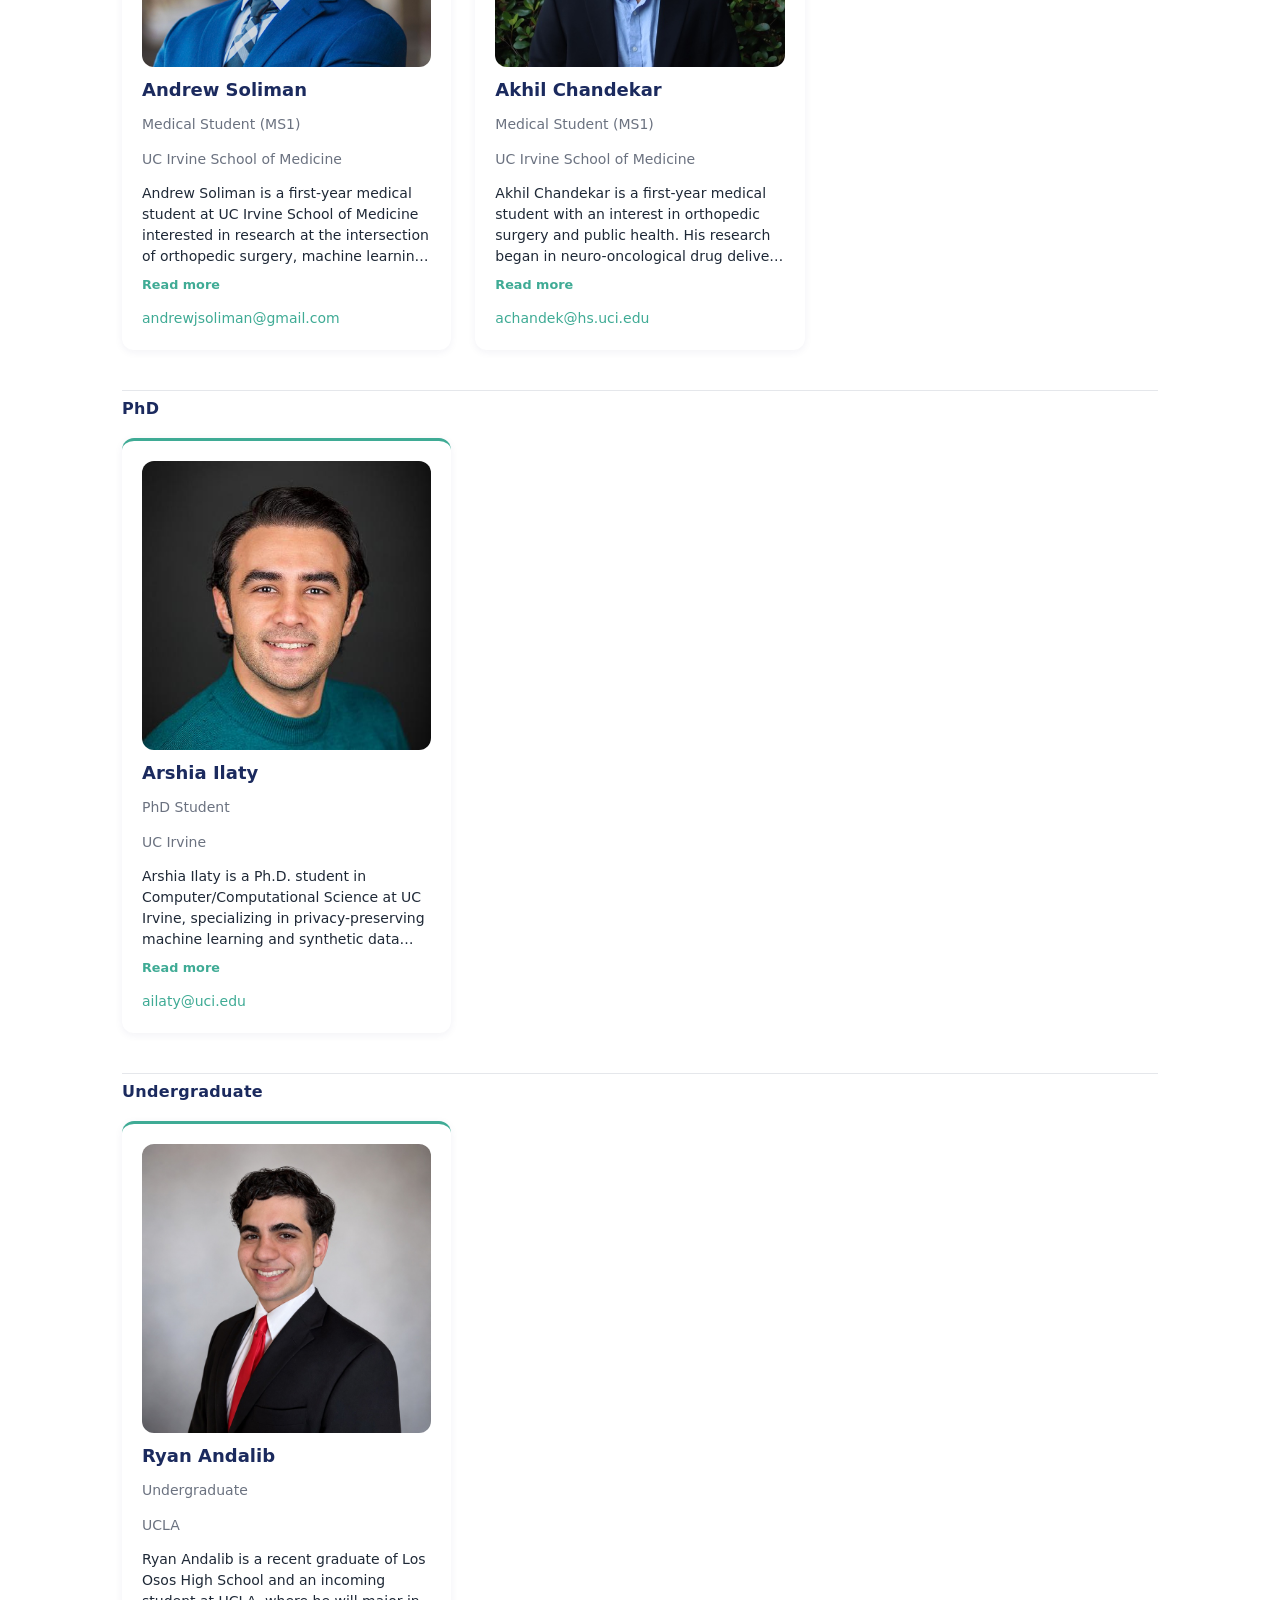
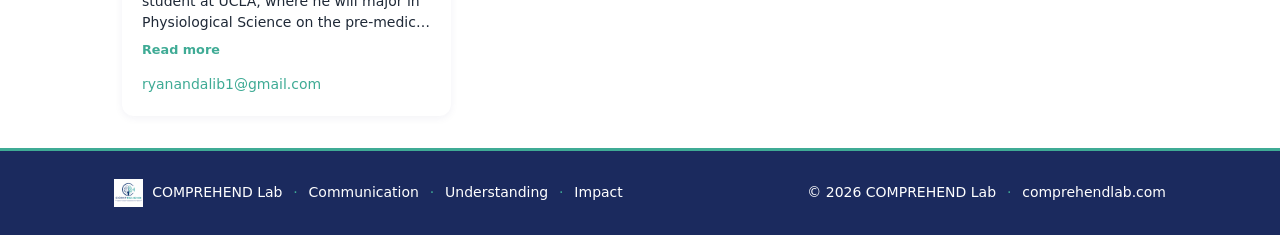
==== commit 6c3b0a0b: "Add Sean Solomon's email sssolomo@hs.uci.edu now displays on Sean's MS4 card.  Co-Authored-By: Claud" ====
--- a/people.html
+++ b/people.html
@@ -203,6 +203,7 @@
             <p class="role">Medical Student (MS4)</p>
             <p class="affiliation">UC Irvine School of Medicine</p>
             <p class="bio">Sean is a fourth-year medical student at UC Irvine School of Medicine and a Magna Cum Laude graduate of the University of Southern California with a B.S. in Mathematics and Economics. His undergraduate work applying Markov, machine learning, and deep learning models to spatiotemporal prediction of Multiple Myeloma progression laid the foundation for his current interests in the emerging applications of large language models and predictive modeling in anesthesiology and perioperative care. Within COMPREHEND, Sean has contributed to projects examining AI-driven simplification and translation of patient education materials and analyzing the linguistic factors that govern LLM output quality across source types and languages.</p>
+            <a class="email" href="mailto:sssolomo@hs.uci.edu">sssolomo@hs.uci.edu</a>
           </article>
         </div>
 
